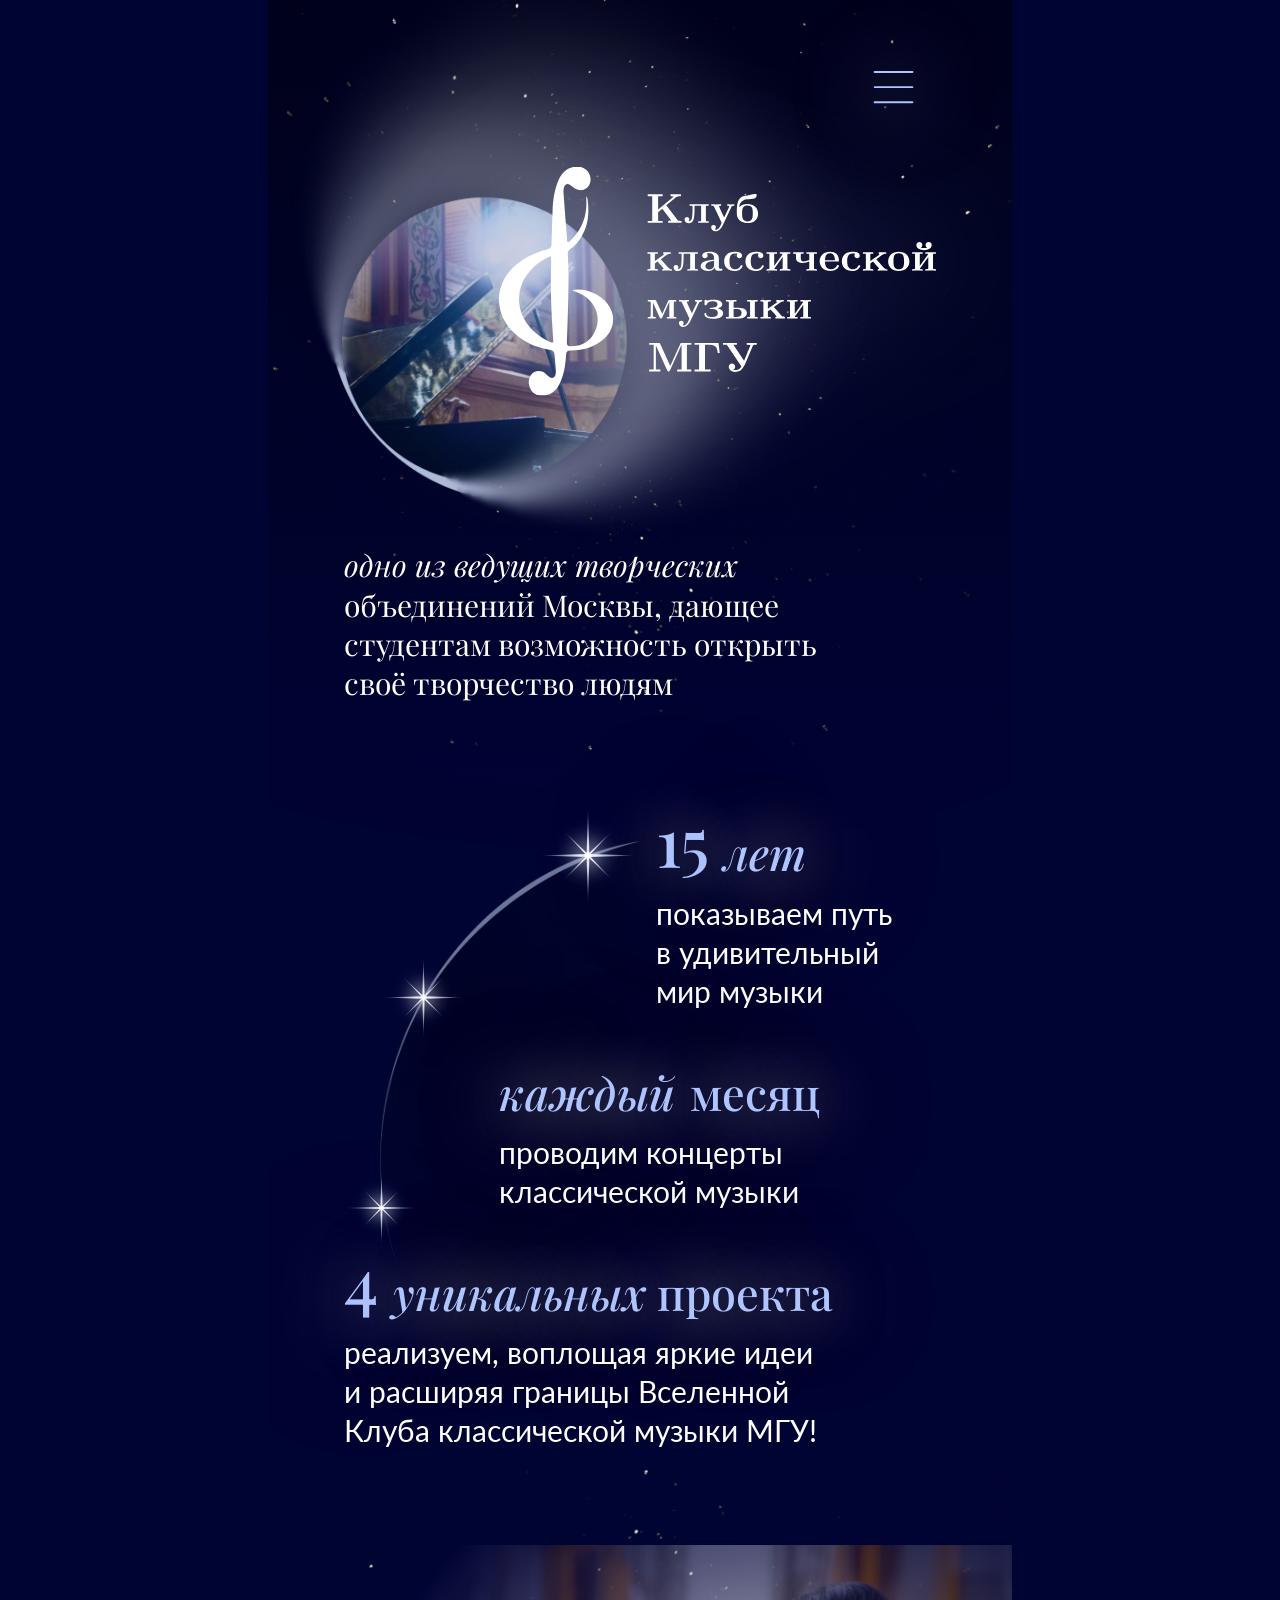
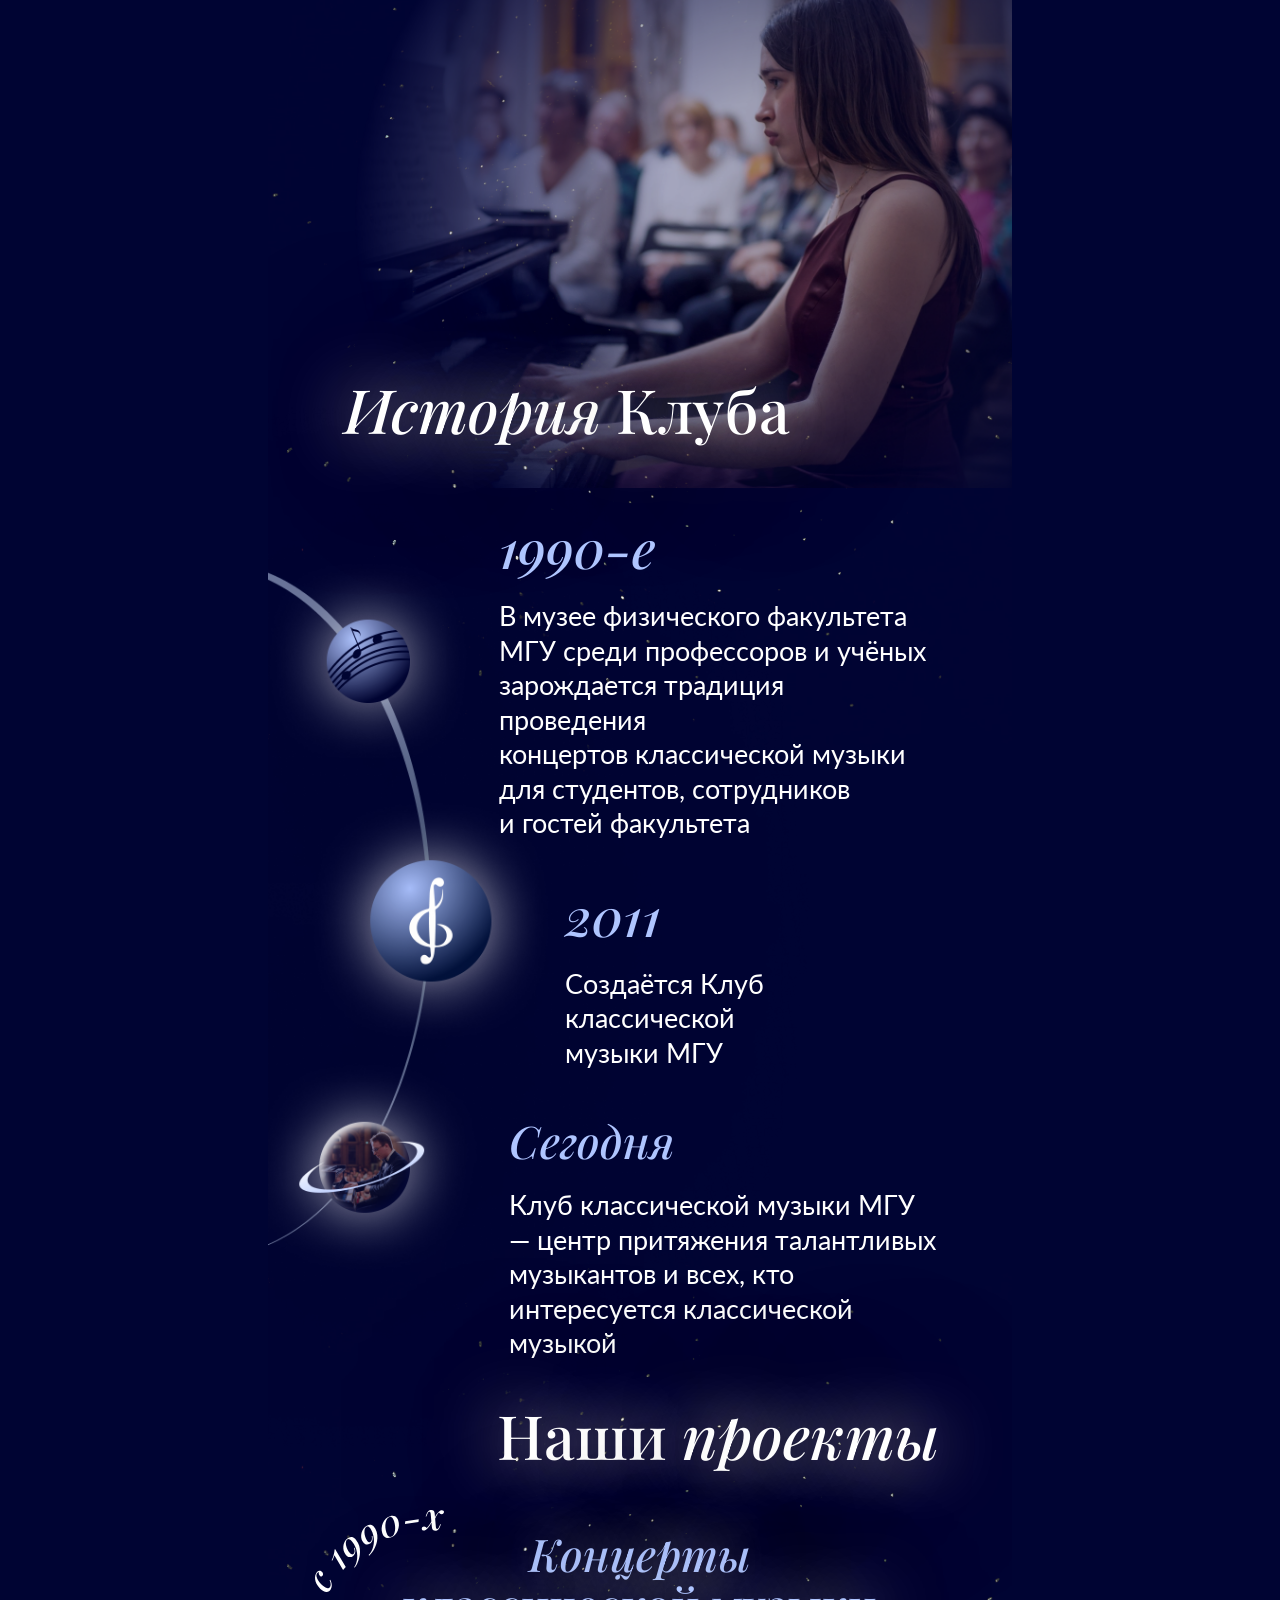
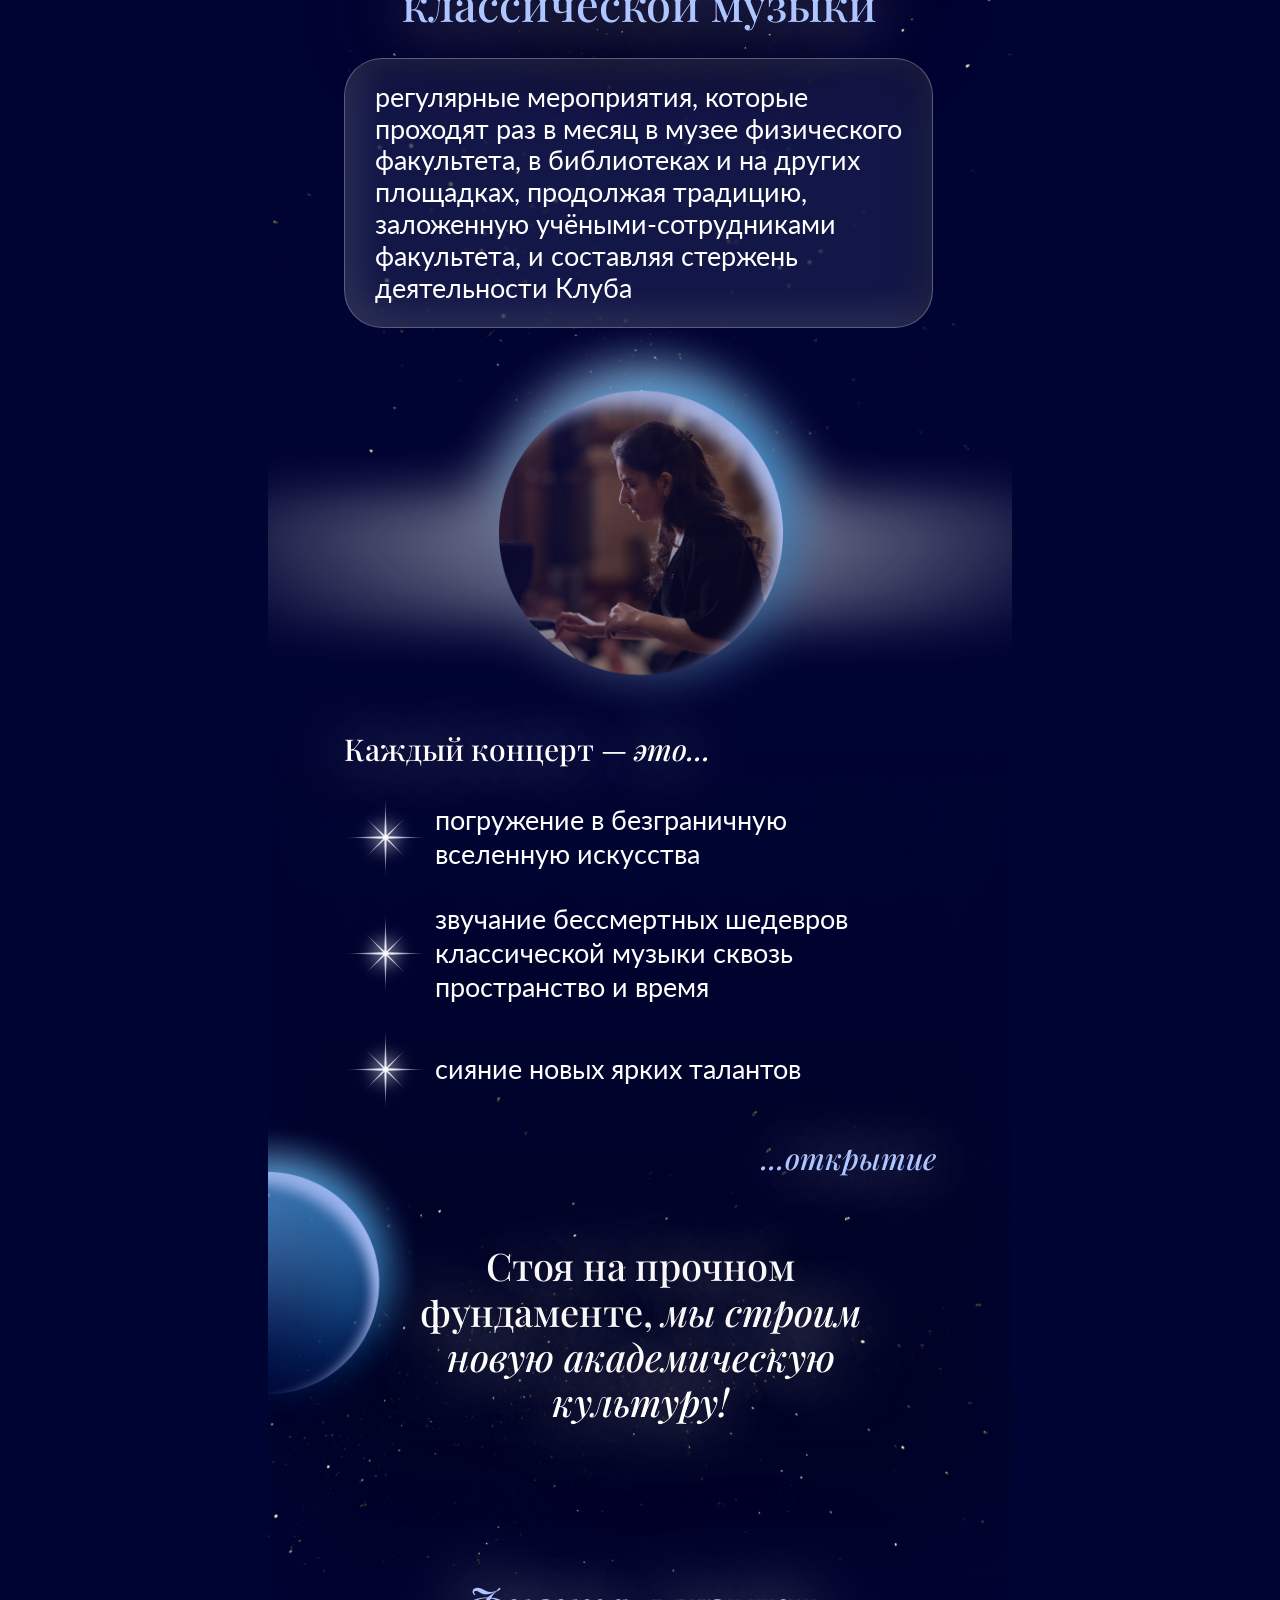
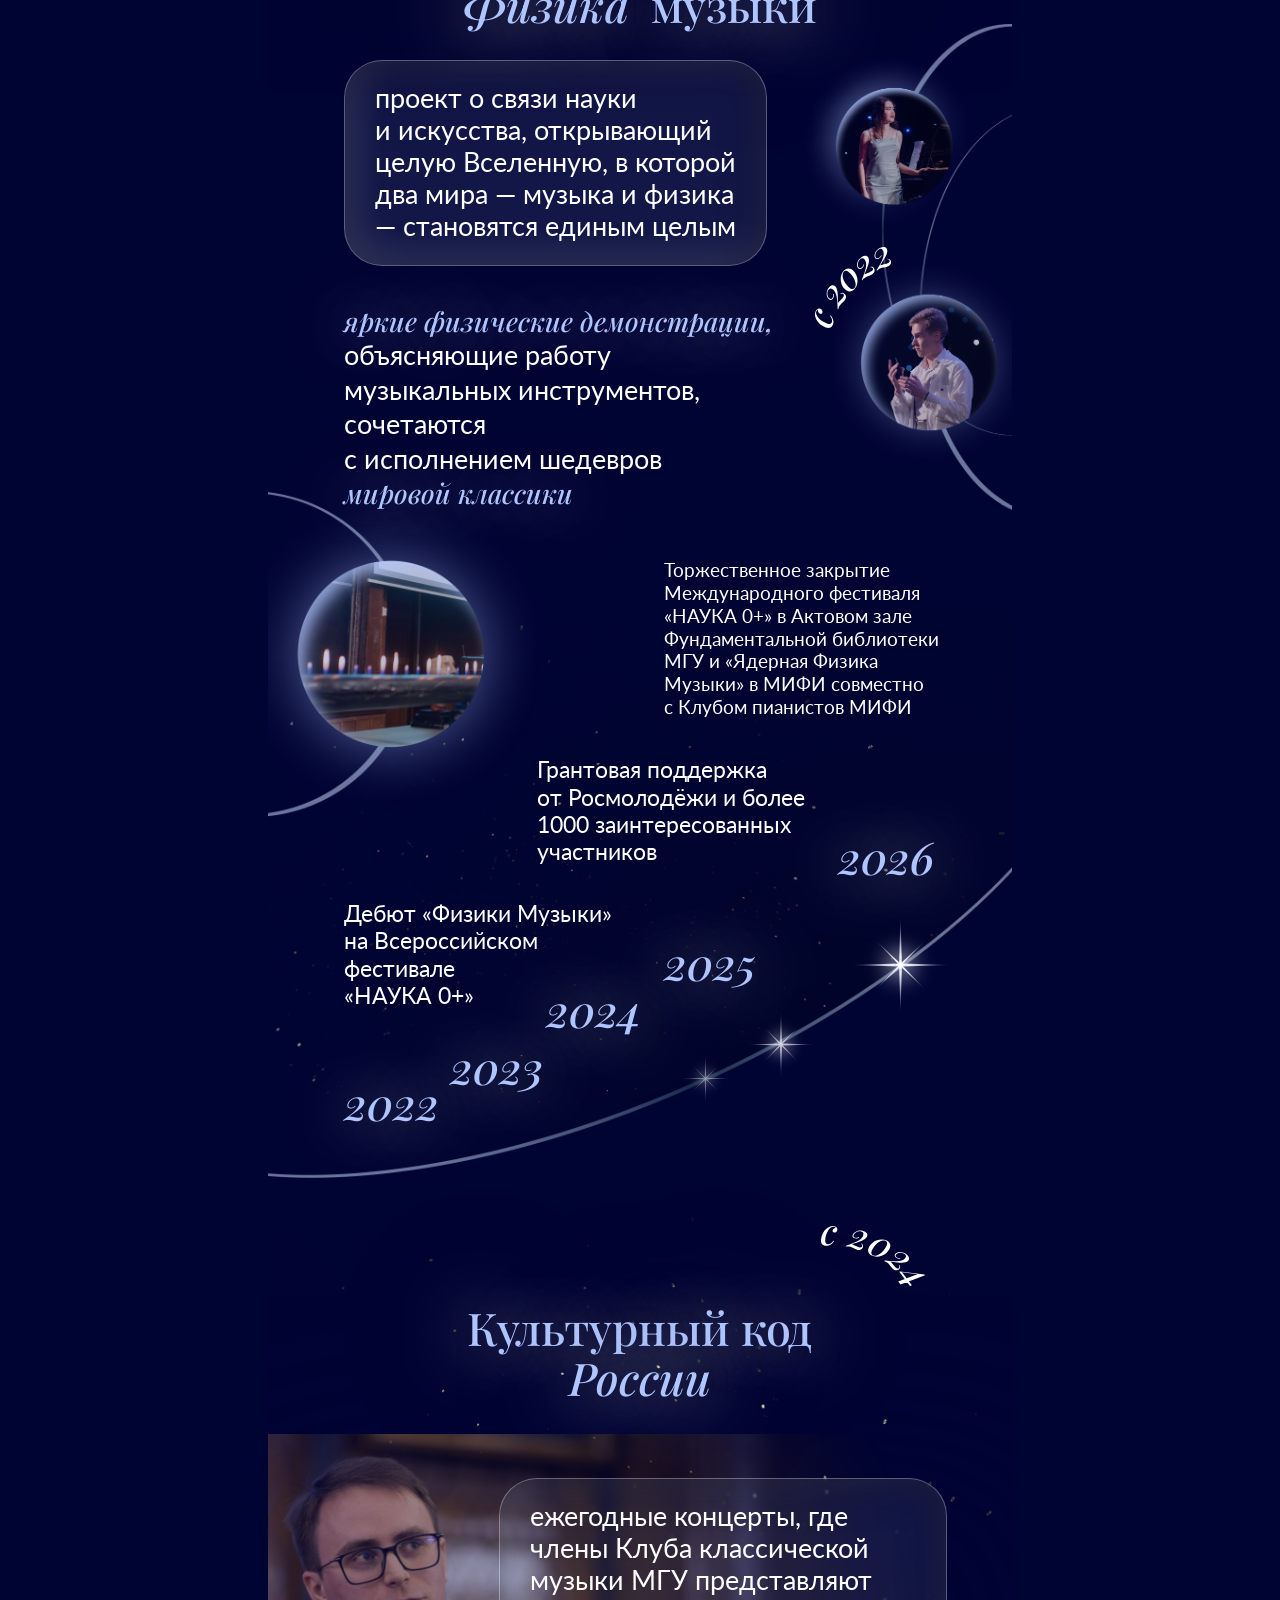
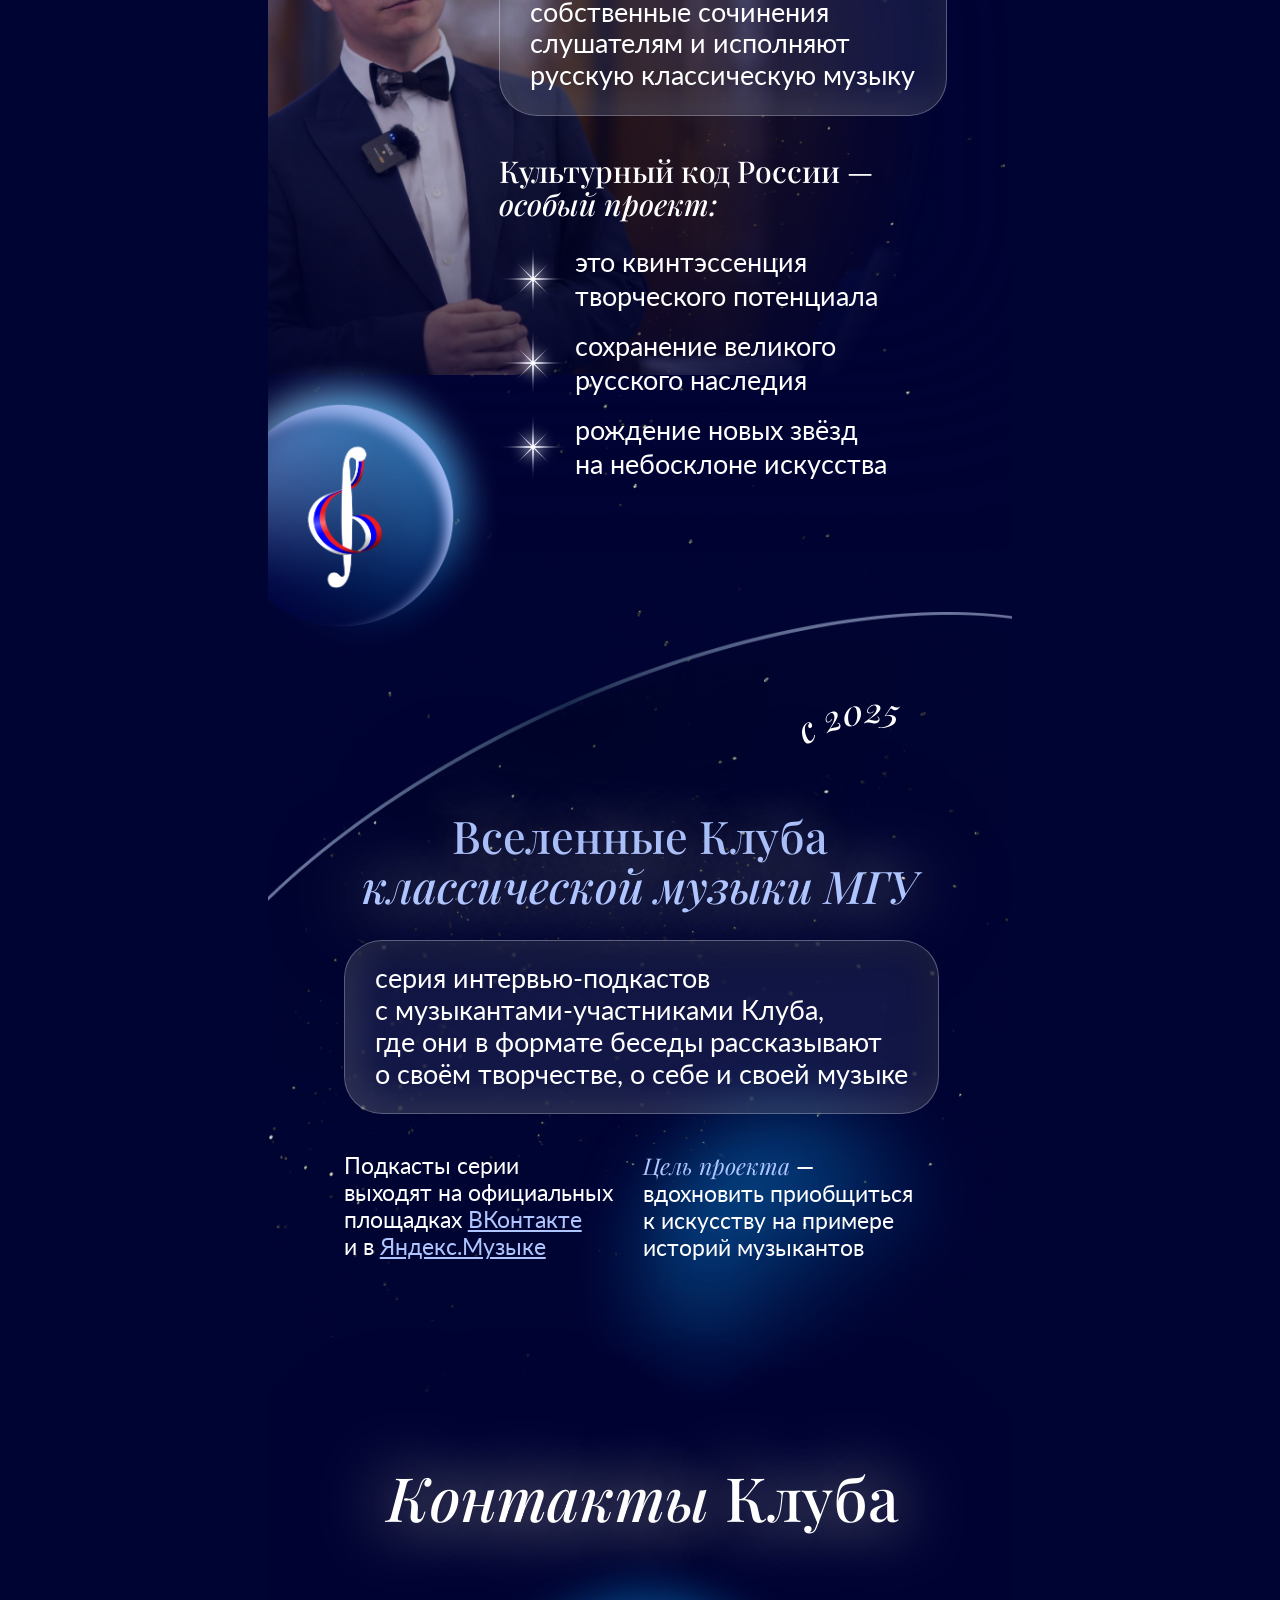
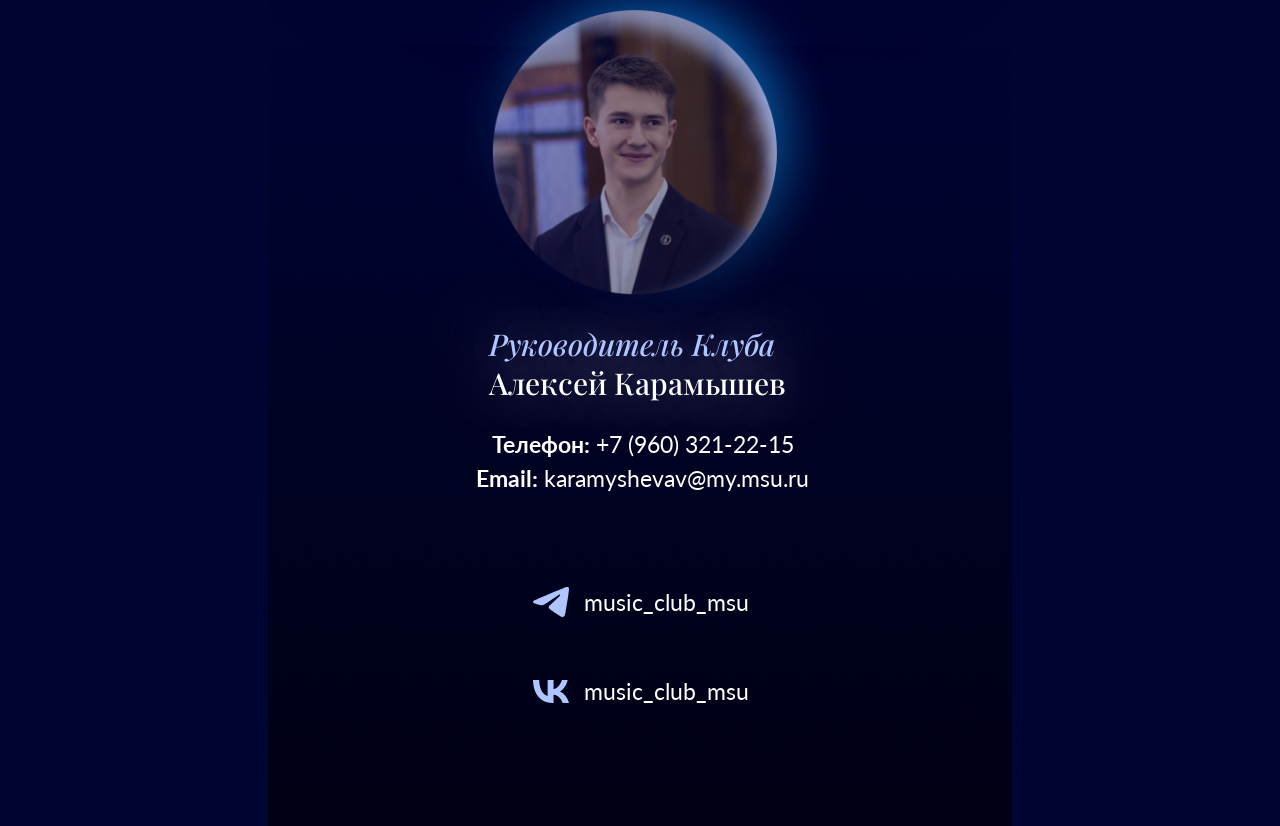
==== index.html @ 2ce35962 "members done" ====
<!DOCTYPE html>
<head>
    <meta charset="UTF-8">
    <meta name="viewport" content="width=device-width, initial-scale=1.0">
    <link rel="icon" type="image/png" href="assets/icon.png" />
    <title>Клуб классической музыки МГУ</title>
    <link rel="stylesheet" href="css/styles.css">
</head>
<body>
    <div id="stage">
        <main id="page">
            <div class="start">
                <div class="start-bg">
                    <img class="start-bg-img" src="assets/starry-sky.png" alt="Фон звёздное небо">
                </div>
                <img class="start-img" src="assets/ph-start.png" alt="Фотография с концерта в Государственном историческом музее 27 июня 2026">
                <img class="logo" src="assets/logo.svg" alt="Логотип Клуба классической музыки МГУ">
                <p class="start-txt">
                    <span class="font-pd-i">одно из ведущих творческих</span><br />
                    объединений Москвы, дающее<br />
                    студентам возможность открыть<br />
                    своё творчество людям
                </p>
            </div>
            <div class="intro">
                <img class="intro-shadow" src="assets/intro-shadow.png" alt="Тень">
                <img class="intro-orbit" src="assets/intro-orbit.png" alt="Орбита">
                <img class="star-1" src="assets/star.svg" alt="Звезда">
                <img class="star-2" src="assets/star.svg" alt="Звезда">
                <img class="star-3" src="assets/star.svg" alt="Звезда">
                <div class="intro-texts">
                    <div class="intro-text-block-1">
                        <div class="intro-heading">
                            <p class="font-pd-m-36">15</p>
                            <p class="font-pd-mi-24">лет</p>
                        </div>
                        <p class="font-lato">показываем путь<br />
                        в удивительный<br />
                        мир музыки
                        </p>
                    </div>
                    <div class="intro-text-block-2">
                        <div class="intro-heading">
                            <p class="font-pd-mi-24">каждый</p>
                            <p class="font-pd-m-24">месяц</p>
                        </div>
                        <p class="font-lato">проводим концерты<br />
                        классической музыки
                        </p>
                    </div>
                    <div class="intro-text-block-3">
                        <div class="intro-heading">
                            <p class="font-pd-m-36">4</p>
                            <p class="font-pd-m-24">
                                <span class="font-pd-mi-24">уникальных</span>
                                проекта
                            </p>
                        </div>
                        <p class="font-lato">реализуем, воплощая яркие идеи<br />
                        и расширяя границы Вселенной<br />
                        Клуба классической музыки МГУ!
                        </p>
                    </div>
                </div>
            </div>
            <div class="history">
                <img class="hist-sky" src="assets/hist-sky.png" alt="Фон звёздное небо">
                <img class="hist-ph" src="assets/hist-ph.png" alt="Фотография с концерта 'Весенние воды' 27 марта 2026">
                <div class="hist-heading">
                    <p class="font-pd-m-32">
                        <span class="font-pd-mi-32">История</span>&nbsp;Клуба
                    </p>
                </div>
                <img class="hist-planets" src="assets/hist-planets.png" alt="Планеты">
                <div class="hist-texts">
                    <div class="hist-text">
                        <p class="font-pd-mi-28">1990-е</p>
                        <p class="font-lato-14">
                            В музее физического факультета<br />
                            МГУ среди профессоров и учёных<br />
                            зарождается традиция проведения<br />
                            концертов классической музыки<br />
                            для студентов, сотрудников<br />
                            и гостей факультета
                        </p>
                    </div>
                    <div class="hist-text-2">
                        <p class="font-pd-mi-28">2011</p>
                        <p class="font-lato-14">
                            Создаётся Клуб классической<br />
                            музыки МГУ
                        </p>
                    </div>
                    <div class="hist-text">
                        <p class="font-pd-mi-24">Сегодня</p>
                        <p class="font-lato-14">
                            Клуб классической музыки МГУ<br />
                            — центр притяжения талантливых<br />
                            музыкантов и всех, кто<br />
                            интересуется классической<br />
                            музыкой
                        </p>
                    </div>
                </div>
            </div>
            <div class="projects">
                <img class="prj-sky" src="assets/prj-sky.png" alt="Фон звёздное небо">
                <div class="prj-heading">
                    <p class="font-pd-m-32">
                        Наши&nbsp;<span class="font-pd-mi-32">проекты</span>
                    </p>
                </div>
                <div class="concerts">
                    <img class="concerts-year" src="assets/concerts-year.svg">
                    <div class="concerts-heading">
                        <p class="font-pd-m-24" style="text-align: center;">
                            <span class="font-pd-mi-24">Концерты<br /></span>
                            классической музыки
                        </p>
                    </div>
                    <img class="concerts-ph" src="assets/concerts-ph.png">
                    <div class="concerts-txt">
                        <p class="font-lato-prj">регулярные мероприятия, которые<br />
                            проходят раз в месяц в музее физического<br />
                            факультета, в библиотеках и на других<br />
                            площадках, продолжая традицию,<br />
                            заложенную учёными-сотрудниками<br />
                            факультета, и составляя стержень<br />
                            деятельности Клуба
                        </p>
                    </div>
                    <img class="concerts-shadow" src="assets/concerts-shadow.png">
                    <img class="concerts-sky" src="assets/concerts-sky.png">
                    <div class="concerts-desc">
                        <div class="desc-heading">
                            <p class="font-pd-m-16">
                                Каждый концерт —&nbsp;<span class="font-pd-mi-16">это...</span>
                            </p>
                        </div>
                        <div class="concerts-desc-texts">
                            <div class="concerts-desc-txt">
                                <img src="assets/star.svg" width="44" height="44" style="mix-blend-mode: luminosity;">
                                <p class="font-lato-14">погружение в безграничную вселенную искусства</p>
                            </div>
                            <div class="concerts-desc-txt">
                                <img src="assets/star.svg" width="44" height="44" style="mix-blend-mode: luminosity;">
                                <p class="font-lato-14">звучание бессмертных шедевров классической музыки сквозь пространство и время</p>
                            </div>
                            <div class="concerts-desc-txt">
                                <img src="assets/star.svg" width="44" height="44" style="mix-blend-mode: luminosity;">
                                <p class="font-lato-14">сияние новых ярких талантов</p>
                            </div>
                        </div>
                        <div class="desc-heading">
                            <p class="font-pd-mi-16" style="color: #AFC5FF; text-align: right;">...открытие</p>
                        </div>
                    </div>
                    <img class="planet-concerts" src="assets/planet-concerts.png">
                    <div class="slogan">
                        <p class="font-pd-m-20">
                            Стоя на прочном фундаменте,&nbsp;<span class="font-pd-mi-20">мы строим новую академическую культуру!</span>
                        </p>
                    </div>
                </div>
                <div class="physmus">
                    <img class="physmus-sky" src="assets/physmus-sky.png">
                    <img class="physmus-shadow" src="assets/physmus-shadow.png">
                    <img class="physmus-orbit" src="assets/physmus-orbit.png">
                    <img class="physmus-planets-r" src="assets/physmus-planets-r.png">
                    <img class="physmus-planet-l" src="assets/physmus-planet-l.png">
                    <div class="physmus-heading">
                        <p class="font-pd-m-24" style="text-align: center;">
                            <span class="font-pd-mi-24">Физика&nbsp;</span>
                            музыки
                        </p>
                    </div>
                    <div class="physmus-txt">
                        <p class="font-lato-prj">проект о связи науки<br />
                            и искусства, открывающий<br />
                            целую Вселенную, в которой<br />
                            два мира — музыка и физика<br />
                            — становятся единым целым
                        </p>
                    </div>
                    <img class="physmus-year" src="assets/physmus-year.svg">
                    <div class="physmus-text">
                        <p class="font-pd-mi-14">яркие физические демонстрации,</p>
                        <p class="font-lato-14">объясняющие работу музыкальных инструментов, сочетаются<br />
                            с исполнением шедевров
                        </p>
                        <p class="font-pd-mi-14">мировой классики</p>
                    </div>
                    <img class="physmus-star-1" src="assets/star.svg">
                    <img class="physmus-star-2" src="assets/star.svg">
                    <img class="physmus-star-3" src="assets/star.svg">
                    <div class="physmus-years">
                        <p class="font-pd-mi-24" style="position: absolute; top: 130px;">2022</p>
                        <p class="font-pd-mi-24" style="position: absolute; left: 56px; top: 111px;">2023</p>
                        <p class="font-pd-mi-24" style="position: absolute; left: 107px; top: 81px;">2024</p>
                        <p class="font-pd-mi-24" style="position: absolute; left: 169px; top: 56px;">2025</p>
                        <p class="font-pd-mi-24" style="position: absolute; left: 261px;">2026</p>
                    </div>
                    <p class="font-lato-12" style="position: absolute; left: 40px; top: 488px;">
                        Дебют «Физики Музыки»<br />
                        на Всероссийском<br />
                        фестивале<br />
                        «НАУКА 0+»
                    </p>
                    <p class="font-lato-12" style="position: absolute; left: 142px; top: 412px;">
                        Грантовая поддержка<br />
                        от Росмолодёжи и более<br />
                        1000 заинтересованных<br />
                        участников
                    </p>
                    <p class="font-lato-10" style="position: absolute; left: 209px; top: 308px;">
                        Торжественное закрытие<br />
                        Международного фестиваля<br />
                        «НАУКА 0+» в Актовом зале<br />
                        Фундаментальной библиотеки<br />
                        МГУ и «Ядерная Физика<br />
                        Музыки» в МИФИ совместно<br />
                        с Клубом пианистов МИФИ<br />
                    </p>
                </div>
                <div class="cultcode">
                    <img class="cultcode-sky" src="assets/cultcode-sky.png">
                    <img class="cultcode-shadow" src="assets/cultcode-shadow.png">
                    <img class="cultcode-ph" src="assets/cultcode-ph.png">
                    <img class="cultcode-year" src="assets/cultcode-year.svg">
                    <div class="cultcode-heading">
                        <p class="font-pd-m-24" style="text-align: center;">
                            Культурный код<br />
                            <span class="font-pd-mi-24">России</span>
                        </p>
                    </div>
                    <div class="cultcode-txt">
                        <p class="font-lato-prj">
                            ежегодные концерты, где<br />
                            члены Клуба классической<br />
                            музыки МГУ представляют<br />
                            собственные сочинения<br />
                            слушателям и исполняют<br />
                            русскую классическую музыку
                        </p>
                    </div>
                    <div class="cultcode-desc">
                        <p class="font-pd-m-16">
                            Культурный код России —<br />
                            <span class="font-pd-mi-16">особый проект:</span>
                        </p>
                    </div>
                    <div class="cultcode-texts">
                        <div class="cultcode-text">
                            <img class="cultcode-star" src="assets/star.svg">
                            <p class="font-lato-14">это квинтэссенция творческого потенциала</p>
                        </div>
                        <div class="cultcode-text">
                            <img class="cultcode-star" src="assets/star.svg">
                            <p class="font-lato-14">сохранение великого русского наследия </p>
                        </div>
                        <div class="cultcode-text">
                            <img class="cultcode-star" src="assets/star.svg">
                            <p class="font-lato-14">рождение новых звёзд<br />на небосклоне искусства</p>
                        </div>
                    </div>
                    <img class="cultcode-planet" src="assets/cultcode-planet.png">
                </div>
                <div class="universe">
                    <img class="universe-sky" src="assets/universe-sky.png">
                    <img class="universe-shadow" src="assets/universe-shadow.png">
                    <img class="universe-orbit" src="assets/universe-orbit.png">
                    <img class="universe-glow" src="assets/universe-glow.png">
                    <img class="universe-year" src="assets/universe-year.svg">
                    <div class="universe-heading">
                        <p class="font-pd-m-24" style="text-align: center;">
                            Вселенные Клуба<br />
                            <span class="font-pd-mi-24">классической музыки МГУ</span>
                        </p>
                    </div>
                    <div class="universe-txt">
                        <p class="font-lato-prj">
                            серия интервью-подкастов<br />
                            с музыкантами-участниками Клуба,<br />
                            где они в формате беседы рассказывают<br />
                            о своём творчестве, о себе и своей музыке
                        </p>
                    </div>
                    <div class="universe-texts">
                        <p class="font-lato-12">
                            Подкасты серии<br />
                            выходят на официальных<br />
                            площадках&nbsp;<a href="https://vk.ru/podcasts-31429234" target="_blank" class="link">ВКонтакте</a><br />
                            и в&nbsp;<a href="https://music.yandex.ru/album/41529318?utm_source=desktop&utm_medium=copy_link" target="_blank" class="link">Яндекс.Музыке</a>
                        </p>
                        <p class="font-lato-12">
                            <span class="font-pd-mi-12">Цель проекта&nbsp;</span>—<br />
                            вдохновить приобщиться<br />
                            к искусству на примере<br />
                            историй музыкантов
                        </p>
                    </div>
                </div>
            </div>
            <div class="contacts">
                <img class="contacts-shadow" src="assets/contacts-shadow.png">
                <div class="contacts-heading">
                    <p class="font-pd-m-32">
                        <span class="font-pd-mi-32">Контакты&nbsp;</span>Клуба
                    </p>
                </div>
                <img class="Aleksey" src="assets/Aleksey.png">
                <div class="director">
                    <p class="font-pd-mi-16" style="color: #AFC5FF; line-height: 1.3;">Руководитель Клуба</p>
                    <p class="font-pd-m-16" style="line-height: 1.3;" >Алексей Карамышев</p>
                </div>
                <div class="director-contacts">
                    <p class="font-lato-12" style="line-height: 1.5; text-align: center;">
                        <span style="font-weight: 700;">Телефон:&nbsp;</span>+7 (960) 321-22-15<br />
                        <span style="font-weight: 700;">Email:&nbsp;</span>karamyshevav@my.msu.ru
                    </p>
                </div>
                <div class="contacts-links">
                    <a href="https://t.me/music_club_msu" target="_blank" class="cont-link">
                        <div class="link-tg-vk">
                            <img src="assets/tg-icon.svg" height="16" width="19">
                            <p class="font-lato-12">music_club_msu</p>
                        </div>
                    </a>
                    <a href="https://vk.ru/music_club_msu" target="_blank" class="cont-link">
                        <div class="link-tg-vk">
                            <img src="assets/vk-icon.svg" height="12" width="19">
                            <p class="font-lato-12">music_club_msu</p>
                        </div>
                    </a>
                </div>
            </div>
        </main>
        <button class="burger" id="burger" aria-label="Меню">
            <img class="burger-img" src="assets/burger.svg">
        </button>
        <div class="overlay" id="overlay"></div>
        <nav class="side-menu" id="sideMenu">
            <div class="menu-logo">
                <img src="assets/logo.svg" alt="Логотип Клуба классической музыки МГУ">
            </div>
            <div class="menu-links">
                <a href="index.html" class="active">Главная</a>
                <a href="members/index.html">Участники Клуба</a>
                <a href="#">Афиша</a>
                <a href="#">Архив</a>
                <a href="join/index.html">Вступить в Клуб</a>
            </div>
        </nav>
    </div>
    <script src="js/script.js"></script>
</body>
---- css/styles.css ----
*,
*::before,
*::after {
  box-sizing: border-box;
}

html,
body {
  margin: 0;
  padding: 0;
  background: #000433;
  overflow-x: hidden;
}

#stage {
  width: 100%;
  display: flex;
  justify-content: center;
  margin: 0;
  padding: 0;
}

#page {
  width: 393px;
  height: auto;
  transform-origin: top center;
  background: #000433; 
  overflow: hidden;
}

.start {
    width: 393px;
    height: 412px;
    margin: 0 auto;
    position: relative;
}

.start-bg {
    position: absolute;
    width: 393px;
    height: 524px;
    background: linear-gradient(180deg, #000214 0%, #000433 100%); 
    transform: translate(0px, -112px);
    pointer-events: none;
}

.start-bg-img {
    width: 100%;
    height: 100%;
    object-fit: cover;
    display: block;
    mix-blend-mode: lighten;
}

.start-img {
    width: 333px;
    height: 365px;
    position: absolute;
    transform: translate(0px, 0px);
}

.logo {
    position: absolute;
    width: 231px;
    height: 121px;
    transform: translate(122px, 88px);
    filter: drop-shadow(0 0 35px rgb(207, 222, 255)) drop-shadow(0 0 100px rgba(0, 5, 67))
}

@font-face {
    font-family: 'Lato';
    src: url('../fonts/Lato-Regular.woff2') format('woff2');
    font-weight: 400;
    font-style: normal;
    font-display: swap;
}

@font-face {
    font-family: 'Lato';
    src: url('../fonts/Lato-Italic.woff2') format('woff2');
    font-weight: 400;
    font-style: italic;
    font-display: swap;
}

@font-face {
    font-family: 'Lato';
    src: url('../fonts/Lato-Bold.woff2') format('woff2');
    font-weight: 700;
    font-style: normal;
    font-display: swap;
}

@font-face {
    font-family: 'Lato';
    src: url('../fonts/Lato-BoldItalic.woff2') format('woff2');
    font-weight: 700;
    font-style: italic;
    font-display: swap;
}

@font-face {
    font-family: 'Playfair Display';
    src: url('../fonts/PlayfairDisplay-Regular.woff2') format('woff2');
    font-weight: 400;
    font-style: normal;
    font-display: swap;
}

@font-face {
    font-family: 'Playfair Display';
    src: url('../fonts/PlayfairDisplay-Italic.woff2') format('woff2');
    font-weight: 400;
    font-style: italic;
    font-display: swap;
}

@font-face {
    font-family: 'Playfair Display';
    src: url('../fonts/PlayfairDisplay-Medium.woff2') format('woff2');
    font-weight: 500;
    font-style: normal;
    font-display: swap;
}

@font-face {
    font-family: 'Playfair Display';
    src: url('../fonts/PlayfairDisplay-MediumItalic.woff2') format('woff2');
    font-weight: 500;
    font-style: italic;
    font-display: swap;
}

.start-txt {
    position: absolute;
    left: 40px;
    top: 288px;
    font-family: "Playfair Display", Times, serif;
    font-size: 16px;
    font-weight: 400;
    line-height: 1.3;
    text-align: left;
    margin: 0;
    padding: 0;
    text-indent: 0;
    font-style: normal; 
    color: white;
}

.start-txt .font-pd-i {
    font-style: italic;
}

.intro {
    width: 393px;
    height: 364px;
    position: relative;
    top: 12px;
}

.intro-shadow {
    width: 393px;
    height: 548px;
    position: absolute;
    top: -84px;
    mix-blend-mode: multiply;
}

.intro-orbit {
    width: 138px;
    height: 227px;
    position: absolute;
    left: 59px;
    top: 20px;
}

.star-1 {
    width: 52px;
    height: 52px;
    position: absolute;
    left: 143px;
    top: 2px;
    mix-blend-mode: luminosity;
}

.star-2 {
    width: 44px;
    height: 44px;
    position: absolute;
    left: 60px;
    top: 81px;
    mix-blend-mode: luminosity;
}

.star-3 {
    width: 40px;
    height: 40px;
    position: absolute;
    left: 40px;
    top: 194px;
    mix-blend-mode: luminosity;
}

.intro-texts {
    display: flex;
    flex-direction: column;
    gap: 24px;
    padding: 0px;
    justify-content: start;
    align-items: end;
    width: 313px;
    position: absolute;
    top: 8px;
    left: 40px;
}

.intro-text-block-1 {
    display: flex;
    flex-direction: column;
    gap: 8px;
    padding: 0px;
    width: 148px;
    justify-content: start;
    align-items: start;
}

.intro-text-block-2 {
    display: flex;
    flex-direction: column;
    gap: 8px;
    padding: 0px;
    width: 231px;
    justify-content: start;
    align-items: start;
}

.intro-text-block-3 {
    display: flex;
    flex-direction: column;
    gap: 8px;
    padding: 0px;
    width: 313px;
    justify-content: start;
    align-items: start;
}

.intro-heading {
    display: flex;
    flex-direction: row;
    gap: 8px;
    padding: 0px;
    height: 32px;
    justify-content: start;
    align-items: end;
    text-shadow: 
        0 0 35px rgb(255, 236, 207),
        0 0 100px rgba(0, 0, 0, 0.75);
}

.font-pd-m-36 {
    font-family: "Playfair Display", Times, serif;
    font-size: 36px;
    font-weight: 500;
    line-height: 1.1;
    text-align: left;
    margin: 0;
    padding: 0;
    text-indent: 0;
    font-style: normal; 
    color: #AFC5FF;
}

.font-pd-m-24 {
    font-family: "Playfair Display";
    font-size: 24px;
    font-weight: 500;
    line-height: 1.1;
    text-align: left;
    margin: 0;
    padding: 0;
    text-indent: 0;
    font-style: normal; 
    color: #AFC5FF;
}

.font-pd-mi-24 {
    font-family: "Playfair Display";
    font-size: 24px;
    font-weight: 500;
    line-height: 1.1;
    text-align: left;
    margin: 0;
    padding: 0;
    text-indent: 0;
    font-style: italic; 
    color: #AFC5FF;
}

.font-lato {
    font-family: "Lato";
    font-size: 16px;
    font-weight: 400;
    line-height: 1.3;
    text-align: left;
    margin: 0;
    padding: 0;
    text-indent: 0;
    font-style: normal; 
    color: white;
}

.history {
    width: 393px;
    height: 742px;
    position: relative;
}

.hist-sky {
    width: 393px;
    height: 494px;
    position: absolute;
    top: 0px;
    left: 0px;
    mix-blend-mode: lighten;
}

.hist-ph {
    width: 393px;
    height: 287px;
    position: absolute;
    top: 40px;
    left: 0px;
}

.hist-planets {
    width: 318px;
    height: 601px;
    position: absolute;
    left: 0px;
    top: 259px;
}

.font-pd-m-32 {
    font-family: "Playfair Display";
    font-size: 32px;
    font-weight: 500;
    line-height: 1.1;
    text-align: left;
    margin: 0;
    padding: 0;
    text-indent: 0;
    color: white;  
}

.font-pd-mi-32 {
    font-family: "Playfair Display";
    font-size: 32px;
    font-weight: 500;
    line-height: 1.1;
    text-align: left;
    margin: 0;
    padding: 0;
    text-indent: 0;
    font-style: italic;
    color: white;  
}

.hist-heading {
    position: absolute;
    left: 40px;
    top: 268px;
    text-shadow: 
        0 0 35px rgb(255, 236, 207),
        0 0 100px rgba(0, 0, 0, 0.75);
}

.hist-texts {
    display: flex;
    flex-direction: column;
    gap: 24px;
    padding: 0px;
    width: 231px;
    justify-content: start;
    align-items: end;
    position: absolute;
    left: 122px;
    top: 343px;
}

.hist-text {
    display: flex;
    flex-direction: column;
    gap: 12px;
    padding: 0px;
    justify-content: start;
    align-items: start;
}

.font-pd-mi-28 {
    font-family: "Playfair Display";
    font-size: 28px;
    font-weight: 500;
    line-height: 1.1;
    text-align: left;
    margin: 0;
    padding: 0;
    text-indent: 0;
    font-style: italic;
    color: #AFC5FF;     
}

.font-lato-14 {
    font-family: "Lato";
    font-weight: 400;
    font-size: 14px;
    line-height: 1.3;
    text-align: left;
    margin: 0;
    padding: 0;
    text-indent: 0;
    color: white;   
}

.hist-text-2 {
    display: flex;
    flex-direction: column;
    gap: 12px;
    padding: 0px;
    justify-content: start;
    align-items: start;
    width: 196px;
}

.projects {
    position: relative;
    width: 393px;
    height: 2627px;
}

.prj-sky {
    position: absolute;
    width: 393px;
    height: 494px;
    left: 0px;
    top: -32px;
    mix-blend-mode: lighten;
}

.prj-heading {
    position: absolute;
    left: 121px;
    top: 68px;
    text-shadow: 
        0 0 35px rgb(255, 236, 207),
        0 0 100px rgba(0, 0, 0, 0.75);
}

.concerts {
    position: absolute;
    width: 393px;
    height: 880px;
    top: 125px;
}

.concerts-year {
    width: 68px;
    height: 43px;
    position: absolute;
    left: 25px;
    top: 0px;
}

.concerts-heading {
    position: absolute;
    width: 313px;
    left: 40px;
    top: 10px;
    text-shadow: 
        0 0 35px rgb(255, 236, 207),
        0 0 100px rgba(0, 0, 0, 0.75);
}

.concerts-ph {
    position: absolute;
    width: 393px;
    height: 221px;
    left: 0px;
    top: 213px;
}

.concerts-txt {
    position: absolute;
    left: 40px;
    top: 78px;
    padding: 12px 16px;
    background-color: rgba(175, 197, 255, 0.1);
    display: block;
    align-items: center;
    border-radius: 20px;
    border: solid 0.5px;
    border-color: rgba(255, 255, 255, 0.3);
    box-shadow: 
        inset -3px 3px 20px rgba(0, 2, 20, 0.5),
        inset 3px -3px 20px rgba(255, 255, 255, 0.2);
    backdrop-filter: blur(0.5px);
}

.font-lato-prj {
    font-family: "Lato";
    font-weight: 400;
    font-size: 14px;
    line-height: 1.2;
    text-align: left;
    margin: 0;
    padding: 0;
    text-indent: 0;
    color: white;  
}

.concerts-shadow {
    position: absolute;
    width: 393px;
    height: 612px;
    left: 0px;
    top: 344px;
}

.concerts-sky {
    position: absolute;
    width: 496px;
    height: 256px;
    left: -51px;
    top: 624px;
    mix-blend-mode: lighten;
}

.concerts-desc {
    position: absolute;
    flex-direction: column;
    left: 40px;
    top: 434px;
    width: 313px;
    display: flex;
    gap: 16px;
    justify-content: start;
    align-items: start;
}

.desc-heading {
    width: 100%;
    text-shadow: 0 0 35px rgb(255, 236, 207);
}

.font-pd-m-16 {
    font-family: "Playfair Display";
    font-size: 16px;
    font-weight: 500;
    line-height: 1.1;
    text-align: left;
    margin: 0;
    padding: 0;
    text-indent: 0;
    color: white; 
}

.font-pd-mi-16 {
    font-family: "Playfair Display";
    font-size: 16px;
    font-weight: 500;
    line-height: 1.1;
    text-align: left;
    margin: 0;
    padding: 0;
    text-indent: 0;
    color: white;  
    font-style: italic;
}

.concerts-desc-texts {
    width: 279px;
    display: flex;
    flex-direction: column;
    gap: 12px;
    justify-content: start;
    align-items: start;
}

.concerts-desc-txt {
    display: flex;
    flex-direction: row;
    justify-content: start;
    align-items: center;
    gap: 4px;
}

.planet-concerts {
    position: absolute;
    left: 0px;
    top: 638px;
    width: 87px;
    height: 173px;
}

.slogan {
    position: absolute;
    left: 68px;
    top: 704px;
    width: 258px;
    text-shadow: 
        0 0 35px rgb(255, 236, 207),
        0 0 100px rgba(0, 0, 0, 0.75);
}

.font-pd-m-20 {
    font-family: "Playfair Display";
    font-size: 20px;
    font-weight: 500;
    color: white;
    line-height: 1.2;
    text-align: center;
    margin: 0;
    padding: 0;
}

.font-pd-mi-20 {
    font-family: "Playfair Display";
    font-size: 20px;
    font-weight: 500;
    color: white;
    line-height: 1.2;
    text-align: center;
    font-style: italic;
    margin: 0;
    padding: 0;
}

.physmus {
    position: absolute;
    top: 1005px;
    width: 393px;
    height: 637px;
}

.physmus-sky {
    position: absolute;
    top: 213px;
    left: 0px;
    width: 393px;
    height: 494px;
    mix-blend-mode: lighten;
}

.physmus-shadow {
    position: absolute;
    top: 188px;
    left: 0px;
    width: 393px;
    height: 551px;
    mix-blend-mode: multiply;
}

.physmus-orbit {
    position: absolute;
    top: 314px;
    left: 0px;
    width: 393px;
    height: 321px;
}

.physmus-planets-r {
    position: absolute;
    width: 113px;
    height: 261px;
    left: 280px;
    top: 25px;
}

.physmus-planet-l {
    position: absolute;
    width: 151px;
    height: 172px;
    left: 0px;
    top: 272px;
}

.physmus-txt {
    position: absolute;
    left: 40px;
    top: 44px;
    padding: 12px 16px;
    background-color: rgba(175, 197, 255, 0.1);
    display: block;
    align-items: center;
    border-radius: 20px;
    border: solid 0.5px;
    border-color: rgba(255, 255, 255, 0.3);
    box-shadow: 
        inset -3px 3px 20px rgba(0, 2, 20, 0.5),
        inset 3px -3px 20px rgba(255, 255, 255, 0.2);
    backdrop-filter: blur(0.5px);
}

.physmus-heading {
    position: absolute;
    width: 313px;
    left: 40px;
    top: 2px;
    text-shadow: 
        0 0 35px rgb(255, 236, 207),
        0 0 100px rgba(0, 0, 0, 0.75);
}

.physmus-year {
    width: 40px;
    height: 43px;
    position: absolute;
    left: 289px;
    top: 143px;
}

.physmus-text {
    position: absolute;
    left: 40px;
    top: 173px;
    width: 231px;
}

.font-pd-mi-14 {
    font-family: "Playfair Display";
    font-weight: 500;
    font-size: 14px;
    line-height: 1.3;
    padding: 0px;
    margin: 0px;
    font-style: italic;
    color: #AFC5FF;
    text-align: left;
    text-shadow: 0 0 35px rgb(255, 236, 207);
}

.physmus-star-1 {
    position: absolute;
    width: 52px;
    height: 52px;
    left: 308px;
    top: 496.2px;
    mix-blend-mode: luminosity;
}

.physmus-star-2 {
    position: absolute;
    width: 36px;
    height: 36px;
    left: 253px;
    top: 546.2px;
    mix-blend-mode: luminosity;
    opacity: 0.8;
}

.physmus-star-3 {
    position: absolute;
    width: 28px;
    height: 28px;
    left: 217px;
    top: 568.2px;
    mix-blend-mode: luminosity;
    opacity: 0.5;
}

.physmus-years {
    position: absolute;
    width: 313px;
    height: 156px;
    left: 40px;
    top: 452px;
    text-shadow: 0 0 35px rgb(255, 236, 207);
}

.font-lato-10 {
    font-family: "Lato";
    font-weight: 400;
    font-size: 10px;
    color: white;
    padding: 0px;
    margin: 0px;
    line-height: 1.2;
}

.font-lato-12 {
    font-family: "Lato";
    font-weight: 400;
    font-size: 12px;
    color: white;
    padding: 0px;
    margin: 0px;
    line-height: 1.2;
}

.cultcode {
    position: absolute;
    width: 393px;
    height: 540px;
    left: 0px;
    top: 1658px;
}

.cultcode-sky {
    position: absolute;
    width: 393px;
    height: 525px;
    left: 0px;
    top: 0px;
    mix-blend-mode: lighten;
}

.cultcode-shadow {
    position: absolute;
    width: 393px;
    height: 487px;
    top: 26px;
    left: 0px;
}

.cultcode-ph {
    position: absolute;
    width: 393px;
    height: 286px;
    left: 0px;
    top: 117px;
}

.cultcode-year {
    position: absolute;
    width: 55px;
    height: 32px;
    left: 292px;
    top: 7px;
}

.cultcode-heading {
    position: absolute;
    width: 313px;
    left: 40px;
    top: 48px;
    text-shadow: 
        0 0 35px rgb(255, 236, 207),
        0 0 100px rgba(0, 0, 0, 0.75);
}

.cultcode-txt {
    position: absolute;
    left: 122px;
    top: 140px;
    padding: 12px 16px;
    background-color: rgba(175, 197, 255, 0.1);
    display: block;
    align-items: center;
    border-radius: 20px;
    border: solid 0.5px;
    border-color: rgba(255, 255, 255, 0.3);
    box-shadow: 
        inset -3px 3px 20px rgba(0, 2, 20, 0.5),
        inset 3px -3px 20px rgba(255, 255, 255, 0.2);
    backdrop-filter: blur(0.5px);
}

.cultcode-desc {
    position: absolute;
    left: 122px;
    top: 286px;
}

.cultcode-texts {
    position: absolute;
    width: 231px;
    left: 122px;
    top: 334px;
    display: flex;
    flex-direction: column;
    gap: 8px;
    padding: 0px;
    margin: 0px;
}

.cultcode-text {
    display: flex;
    flex-direction: row;
    gap: 4px;
    padding: 0px;
    margin: 0px;
}

.cultcode-star {
    width: 36px;
    height: 36px;
    mix-blend-mode: luminosity;
}

.cultcode-planet {
    position: absolute;
    width: 126px;
    height: 173px;
    left: 0px;
    top: 390px;
}

.universe {
    position: absolute;
    width: 393px;
    height: 444px;
    top: 2183px;
}

.universe-sky {
    position: absolute;
    width: 393px;
    height: 508px;
    top: -63px;
    mix-blend-mode: lighten;
}

.universe-shadow {
    position: absolute;
    width: 393px;
    height: 551px;
    top: -98px;
    mix-blend-mode: multiply;
}

.universe-orbit {
    position: absolute;
    width: 393px;
    height: 321px;
    top: 3px;
}

.universe-glow {
    position: absolute;
    width: 243px;
    height: 259px;
    top: 222px;
    left: 150px;
}

.universe-year {
    position: absolute;
    width: 52px;
    height: 22px;
    top: 51px;
    left: 282px;
}

.universe-heading {
    position: absolute;
    width: 313px;
    left: 40px;
    top: 108px;
    text-shadow: 
        0 0 35px rgb(255, 236, 207),
        0 0 100px rgba(0, 0, 0, 0.75);
}

.universe-txt {
    position: absolute;
    left: 40px;
    top: 176px;
    padding: 12px 16px;
    background-color: rgba(175, 197, 255, 0.1);
    display: block;
    align-items: center;
    border-radius: 20px;
    border: solid 0.5px;
    border-color: rgba(255, 255, 255, 0.3);
    box-shadow: 
        inset -3px 3px 20px rgba(0, 2, 20, 0.5),
        inset 3px -3px 20px rgba(255, 255, 255, 0.2);
    backdrop-filter: blur(0.5px);
}

.universe-texts {
    display: flex;
    flex-direction: row;
    gap: 16px;
    width: 313px;
    justify-content: start;
    align-items: start;
    position: absolute;
    left: 40px;
    top: 288px;
}

.link {
    color: #AFC5FF;
}

.font-pd-mi-12 {
    font-family: "Playfair Display";
    font-size: 12px;
    line-height: 1.2;
    padding: 0px;
    margin: 0px;
    font-style: italic;
    color: #AFC5FF;
}

.contacts {
    position: relative;
    width: 393px;
    height: 517px;
}

.contacts-shadow {
    position: absolute;
    width: 393px;
    height: 412px;
    top: 105px;
}

.contacts-heading {
    position: absolute;
    left: 63px;
    top: 9px;
    text-shadow: 
        0 0 35px rgb(255, 236, 207),
        0 0 100px rgba(0, 0, 0, 0.75);
}

.Aleksey {
    position: absolute;
    width: 216px;
    height: 216px;
    top: 50px;
    left: 89px;
}

.director {
    position: absolute;
    width: 159px;
    left: 117px;
    top: 252px;
    text-shadow: 0 0 35px rgb(255, 236, 207);
}

.director-contacts {
    position: absolute;
    left: 110px;
    top: 307px;
}

.contacts-links {
    display: flex;
    flex-direction: column;
    gap: 8px;
    padding: 0px;
    margin: 0px;
    position: absolute;
    left: 140px;
    top: 379px;
}

.link-tg-vk {
    display: flex;
    flex-direction: row;
    gap: 8px;
    align-items: center;
    padding: 12px 0px;
}

.cont-link {
    text-decoration: none;
    color: white;
}

.burger {
    position: fixed;
    left: 270px;
    top: 0px;
    background: none;
    border: none;
    cursor: pointer;
    padding: 0;
}

.burger-img {
    width: 100%;
    height: 100%;
}

.overlay {
    position: fixed;
    top: 0;
    left: 0;
    width: 100%;
    height: 100%;
    background: rgba(0, 4, 51, 0.5);
    backdrop-filter: blur(8px);
    opacity: 0;
    visibility: hidden;
    transition: opacity 0.7s ease, visibility 0.7s ease;
}

.overlay.active {
    opacity: 1;
    visibility: visible;
}

.side-menu {
    position: fixed;
    top: 0;
    right: -320px;
    width: auto;
    height: 100vh;
    background: rgba(0, 4, 51, 0.7);
    padding: 40px;
    transition: right 0.7s ease;
    display: flex;
    flex-direction: column;
    justify-content: start;
    align-items: center;
}

.side-menu.open {
    right: 0;
}

.menu-logo {
    margin-bottom: 24px;
}

.menu-logo img {
    width: 140px;
    height: auto;
    display: block;
}

.side-menu a {
    display: block;
    color: white;
    text-decoration: none;
    font-family: "Playfair Display", serif;
    font-size: 16px;
    font-weight: 500;
    padding: 14px 0;
    transition: color 0.3s ease, padding-left 0.3s ease;
}

.side-menu a.active {
    color: #AFC5FF;
}

.menu-links {
    display: flex;
    padding: 0;
    margin: 0;
    flex-direction: column;
}

/* .members-start {
    position: relative;
    width: 393px;
    height: 63px;
    overflow: visible;
}

.members-sky {
    width: 393px;
    height: 293px;
    mix-blend-mode: lighten;
}

.members-logo {
    position: absolute;
    top: 28px;
    left: 40px;
    width: 66px;
    height: 35px;
}

.head {
    width: 393px;
    padding: 0 40px;
    margin-bottom: 28px;
    margin-top: 20px;
    display: flex;
    flex-direction: column;
    align-items: center;
    gap: 32px;
    text-shadow: 
        0 0 35px rgb(255, 236, 207),
        0 0 100px rgba(0, 0, 0, 0.75);
}

.members-director {
    display: flex;
    flex-direction: column;
    align-items: center;
    width: 172px;
}

.members-Aleksey {
    width: 149px;
    height: 149px;
    margin-top: -12px;
    margin-bottom: -12px;
    display: block;
}

.members-director .font-pd-m-16 {
    margin-bottom: 4px;
    text-align: center;
    line-height: 1.3;
}

.members-director .font-lato-12 {
    text-align: center;
    opacity: 0.6;
}

.font-pd-m-18 {
    font-family: "Playfair Display";
    font-size: 18px;
    font-weight: 500;
    line-height: 1.3;
    padding: 0;
    margin: 0;
    text-align: center;
    color: #AFC5FF;
    text-shadow: 
        0 0 35px rgb(255, 236, 207),
        0 0 100px rgba(0, 0, 0, 0.75);
}

.font-pd-mi-18 {
    font-family: "Playfair Display";
    font-size: 18px;
    font-weight: 500;
    line-height: 1.3;
    padding: 0;
    margin: 0;
    text-align: center;
    color: #AFC5FF;
    text-shadow: 
        0 0 35px rgb(255, 236, 207),
        0 0 100px rgba(0, 0, 0, 0.75);
    font-style: italic;
}

.group {
    width: 100%;
    padding: 0px 40px 28px;  
    display: flex;
    flex-direction: column;
    align-items: center;
    gap: 16px; 
}

.group-list {
    display: grid;
    grid-template-columns: repeat(2, 148px);  
    gap: 17px;  
    justify-content: start;
    padding: 0;
}

.member {
    display: flex;
    gap: 4px;  
    flex-direction: row;
    justify-content: start;
    align-items: start;
}

.photo {
    position: relative;
    width: 66px;
    height: 66px;
    overflow: visible; 
}

.photo img {
    display: block;
    width: 96px;
    height: 96px;
    margin-left: -17px; 
    margin-top: -16px;
}

.name {
    display: flex;
    gap: 4px;
    flex-direction: column;
    justify-content: start;
    align-items: start;
    padding: 0;
    width: 78px;  
}

.font-pd-m-12 {
    font-family: "Playfair Display";
    font-size: 12px; 
    font-weight: 500;
    line-height: 1.1;  
    padding: 0;
    margin: 0;
    color: white;
    text-shadow: 
        0 0 35px rgb(255, 236, 207),
        0 0 100px rgba(0, 0, 0, 0.75);
}

.font-lato-8 {
    font-family: "Lato";
    font-size: 8px;  
    font-weight: 400;
    line-height: 1.2;
    padding: 0;
    color: white;
    margin: 0;
} */

.members-start {
    display: block;
    height: 68px;
    position: relative;
    overflow: visible;
    margin-bottom: 36px;
}

.members-shadow {
    position: absolute;
    height: 551px;
    top: 65px;
    mix-blend-mode: multiply;
}

.members-sky {
    height: 513px;
    mix-blend-mode: lighten;
}

.members-orbit {
    height: 321px;
    position: absolute;
    top: 194px;
    left: 0;
}

.members-logo {
    height: 35px;
    position: absolute;
    left: 40px;
    top: 32px;
}

.members-star-1 {
    width: 28px;
    position: absolute;
    left: 38px;
    top: 499px;
    mix-blend-mode: luminosity;
}

.members-star-2 {
    width: 36px;
    position: absolute;
    left: 91px;
    top: 485.2px;
    mix-blend-mode: luminosity;
}

.members-star-3 {
    width: 52px;
    position: absolute;
    left: 142px;
    top: 461px;
    mix-blend-mode: luminosity;
}

.head {
    display: flex;
    flex-direction: column;
    gap: 32px;
    position: relative;
}

.members-heading {
    display: block;
    text-shadow: 
        0 0 35px rgb(255, 236, 207),
        0 0 100px rgba(0, 0, 0, 0.75);
}

.members-director {
    display: flex;
    flex-direction: column;
    justify-content: start;
    align-items: center;
    gap: 20px;
    text-shadow: 
        0 0 35px rgb(255, 236, 207),
        0 0 100px rgba(0, 0, 0, 0.75);
}

.director-info {
    display: flex;
    flex-direction: column;
    align-items: center;
    gap: 16px;
    padding: 4px 0;
}

.director-photo {
    width: 132px;
    height: 132px;
    display: block;
    position: relative;
}

.director-photo img {
    width: 182px;
    height: 182px;
    position: absolute;
    left: -22.5px;
    top: -28px;
}

.director-name {
    display: flex;
    flex-direction: column;
    gap: 4px;
    align-items: center;
}

.font-lato-16 {
    font-family: "Lato";
    font-size: 16px;
    line-height: 1.2;
    font-weight: 400;
    color: white;
    opacity: 0.6;
    padding: 0;
    margin: 0;
    text-shadow: none;
}

.musicians {
    position: relative;
    margin-top: 76px;
    display: block;
}

.musicians-sky {
    height: 450px;
    position: absolute;
    bottom: 0;
    mix-blend-mode: lighten;
}

.musicians-heading {
    position: absolute;
    left: 214px;
    text-shadow: 
        0 0 35px rgb(255, 236, 207),
        0 0 100px rgba(0, 0, 0, 0.75);
}

.group {
    position: relative;
    display: flex;
    flex-direction: column;
    gap: 16px;
    padding-top: 42px;
    align-items: center;
}

.member {
    display: flex;
    flex-direction: row;
    gap: 12px;
    width: 313px;
    justify-content: start;
    align-items: center;
}

.member-photo {
    position: relative;
    width: 90px;
    height: 90px;
}

.member-photo img {
    position: absolute;
    width: 124px;
    height: 124px;
    left: -19px;
    top: -18px;
}

.name {
    display: flex;
    flex-direction: column;
    gap: 4px;
    width: 211px;
}

.name .font-pd-m-20 {
    line-height: 1.3;
    text-shadow: 
        0 0 35px rgb(255, 236, 207),
        0 0 100px rgba(0, 0, 0, 0.75);
}

.musicians-photo {
    position: relative;
    height: 296px;
    margin-top: 18px;
}

.organizators {
    position: relative;
    margin-top: 32px;
    display: flex;
    flex-direction: column;
    gap: 16px;
    align-items: start;
    justify-content: start;
    padding: 0 40px 0 40px;
}

.organizators .font-pd-mi-24 {
    text-shadow: 
        0 0 35px rgb(255, 236, 207),
        0 0 100px rgba(0, 0, 0, 0.75);
}

.organizators .group {
    padding-top: 0;
}

.volunteers {
    position: relative;
    margin-top: 40px;
    display: flex;
    flex-direction: column;
    gap: 16px;
    align-items: start;
    justify-content: start;
    padding: 0 40px 0 40px;
}

.volunteers .font-pd-mi-24 {
    text-shadow: 
        0 0 35px rgb(255, 236, 207),
        0 0 100px rgba(0, 0, 0, 0.75);
}

.bottom {
    position: relative;
    height: 442px;
    overflow: visible;
}

.bottom-shadow {
    height: 412px;
    position: absolute;
    bottom: 0;
}

.bottom-sky-1 {
    height: 444px;
    position: absolute;
    top: -127px;
    mix-blend-mode: lighten;
}

.bottom-sky-2 {
    height: 347px;
    position: absolute;
    top: 95px;
    mix-blend-mode: lighten;
}

.ph-2 {
    height: 296px;
    position: absolute;
    top: 30px;
}

.join {
    position: absolute;
    left: 40px;
    top: 301px;
    padding: 12px 16px;
    background-color: rgba(175, 197, 255, 0.2);
    display: block;
    align-items: center;
    border-radius: 20px;
    border: solid 0.5px;
    border-color: rgba(255, 255, 255, 0.3);
    box-shadow: 
        inset -3px 3px 20px rgba(0, 2, 20, 0.5),
        inset 3px -3px 20px rgba(255, 255, 255, 0.2);
    backdrop-filter: blur(1px);
    width: 313px;
    cursor: pointer;
    transition: all 0.3s ease;
}

.join:hover {
    background-color: rgba(175, 197, 255, 0.3);
    border-color: rgba(175, 197, 255, 0.6);
    box-shadow: 
        0 0 30px rgba(175, 197, 255, 0.2),
        inset -3px 3px 20px rgba(0, 2, 20, 0.5),
        inset 3px -3px 20px rgba(255, 255, 255, 0.3);
    transform: scale(1.02);
}

.join:active {
    transform: scale(0.97);
    transition-duration: 0.1s;
}

.join-link {
    text-decoration: none;
    display: inline-block;
}
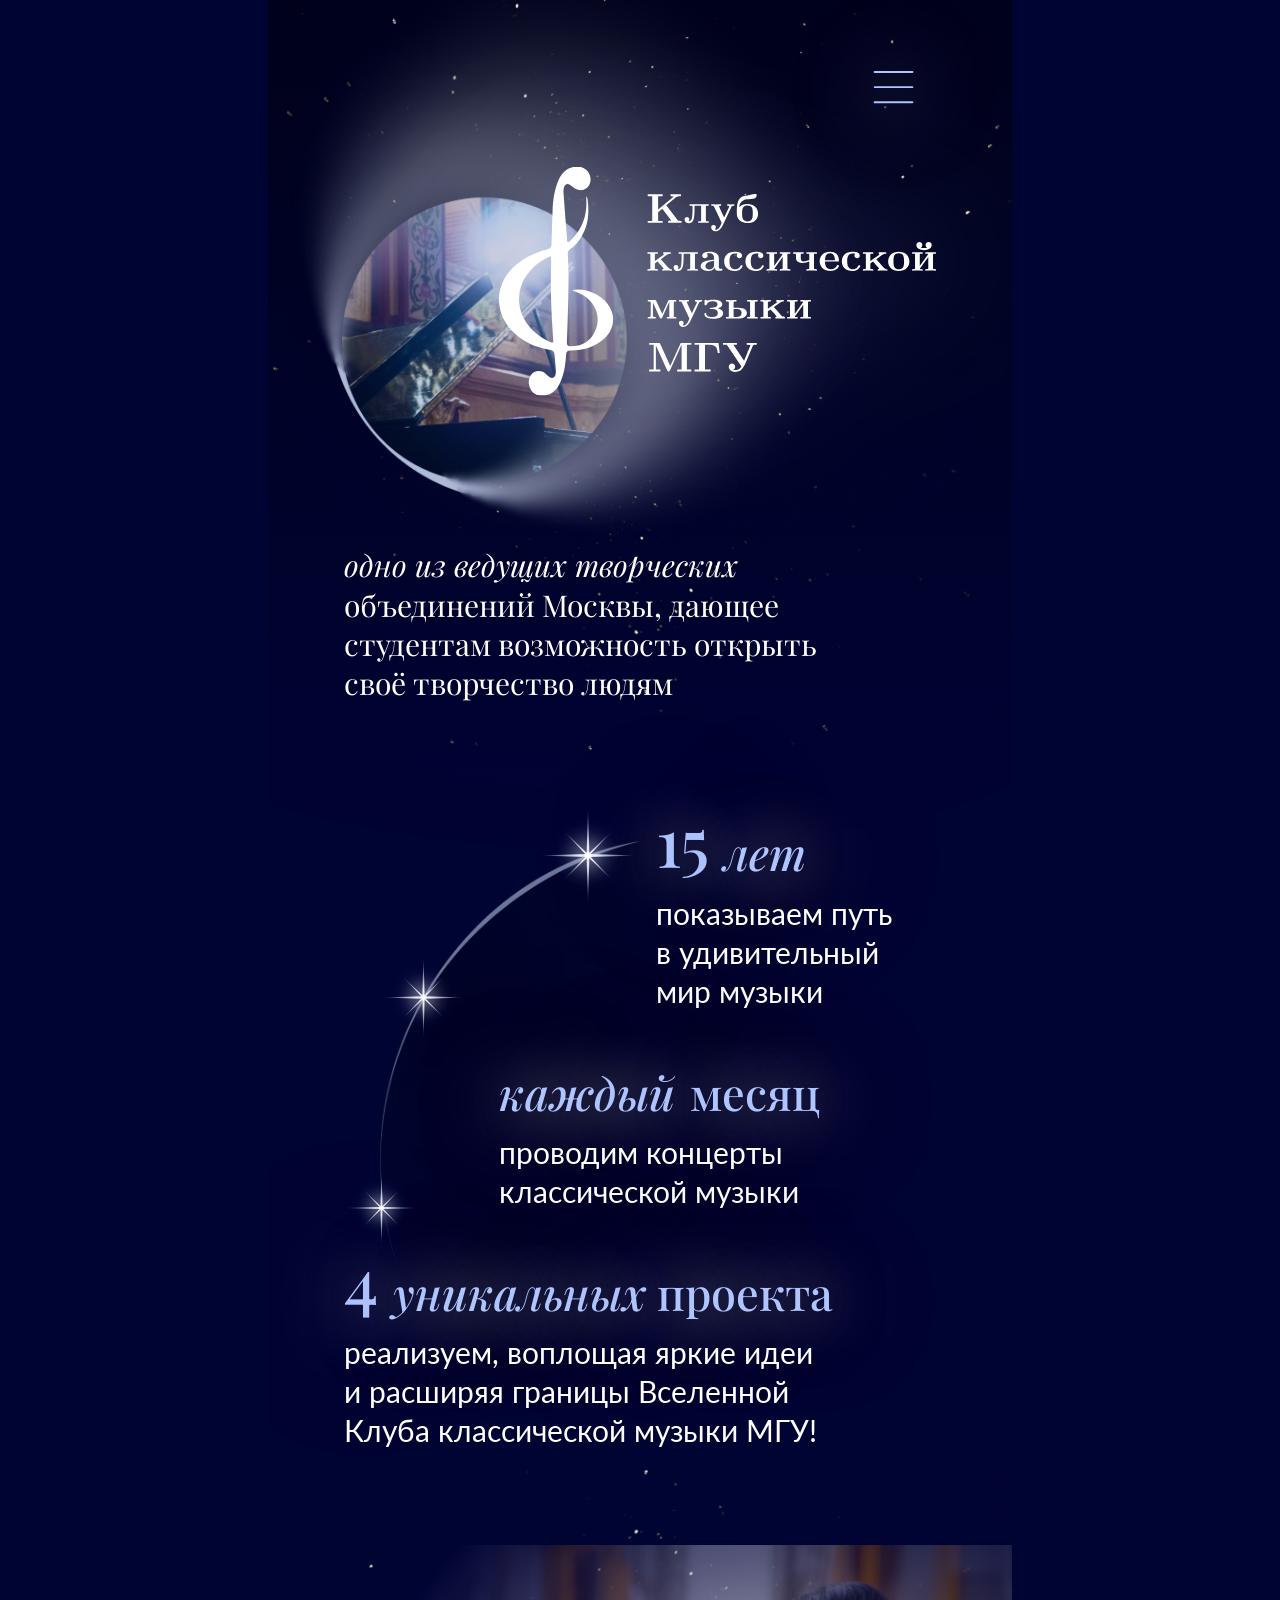
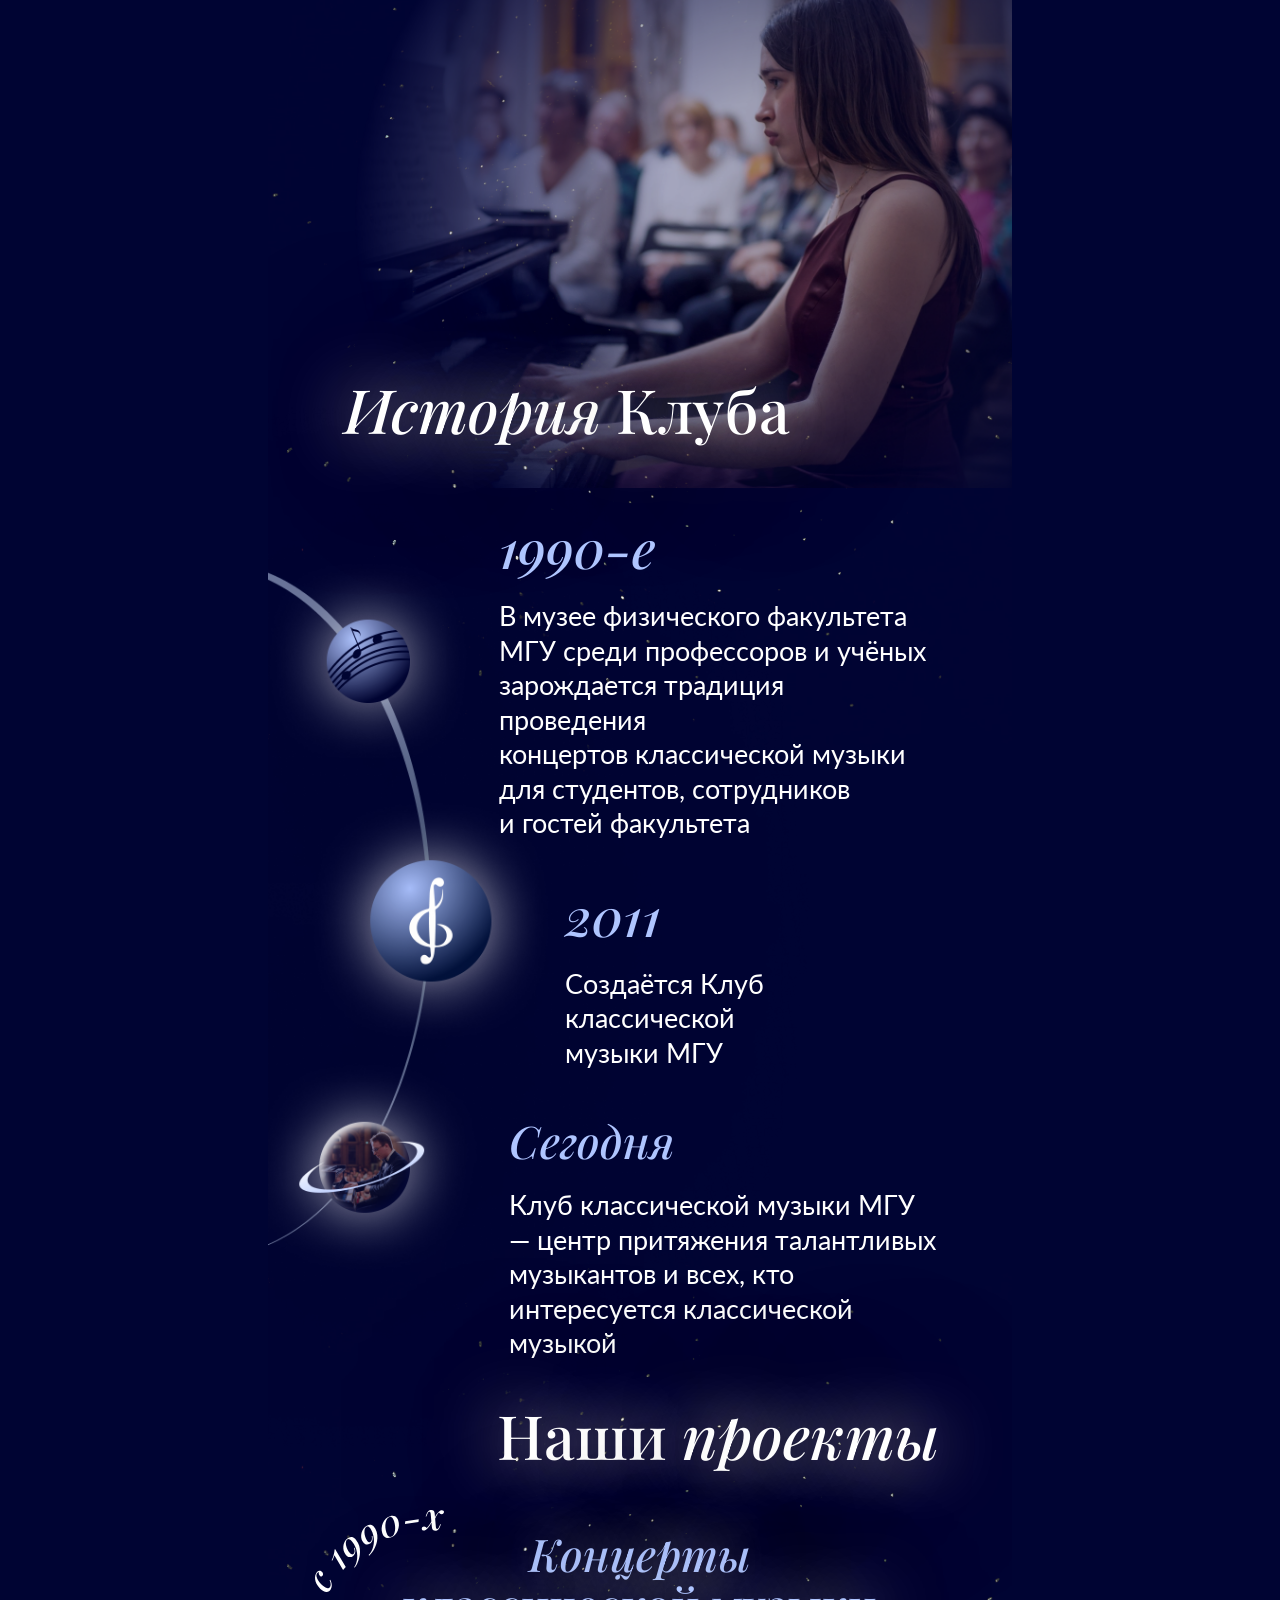
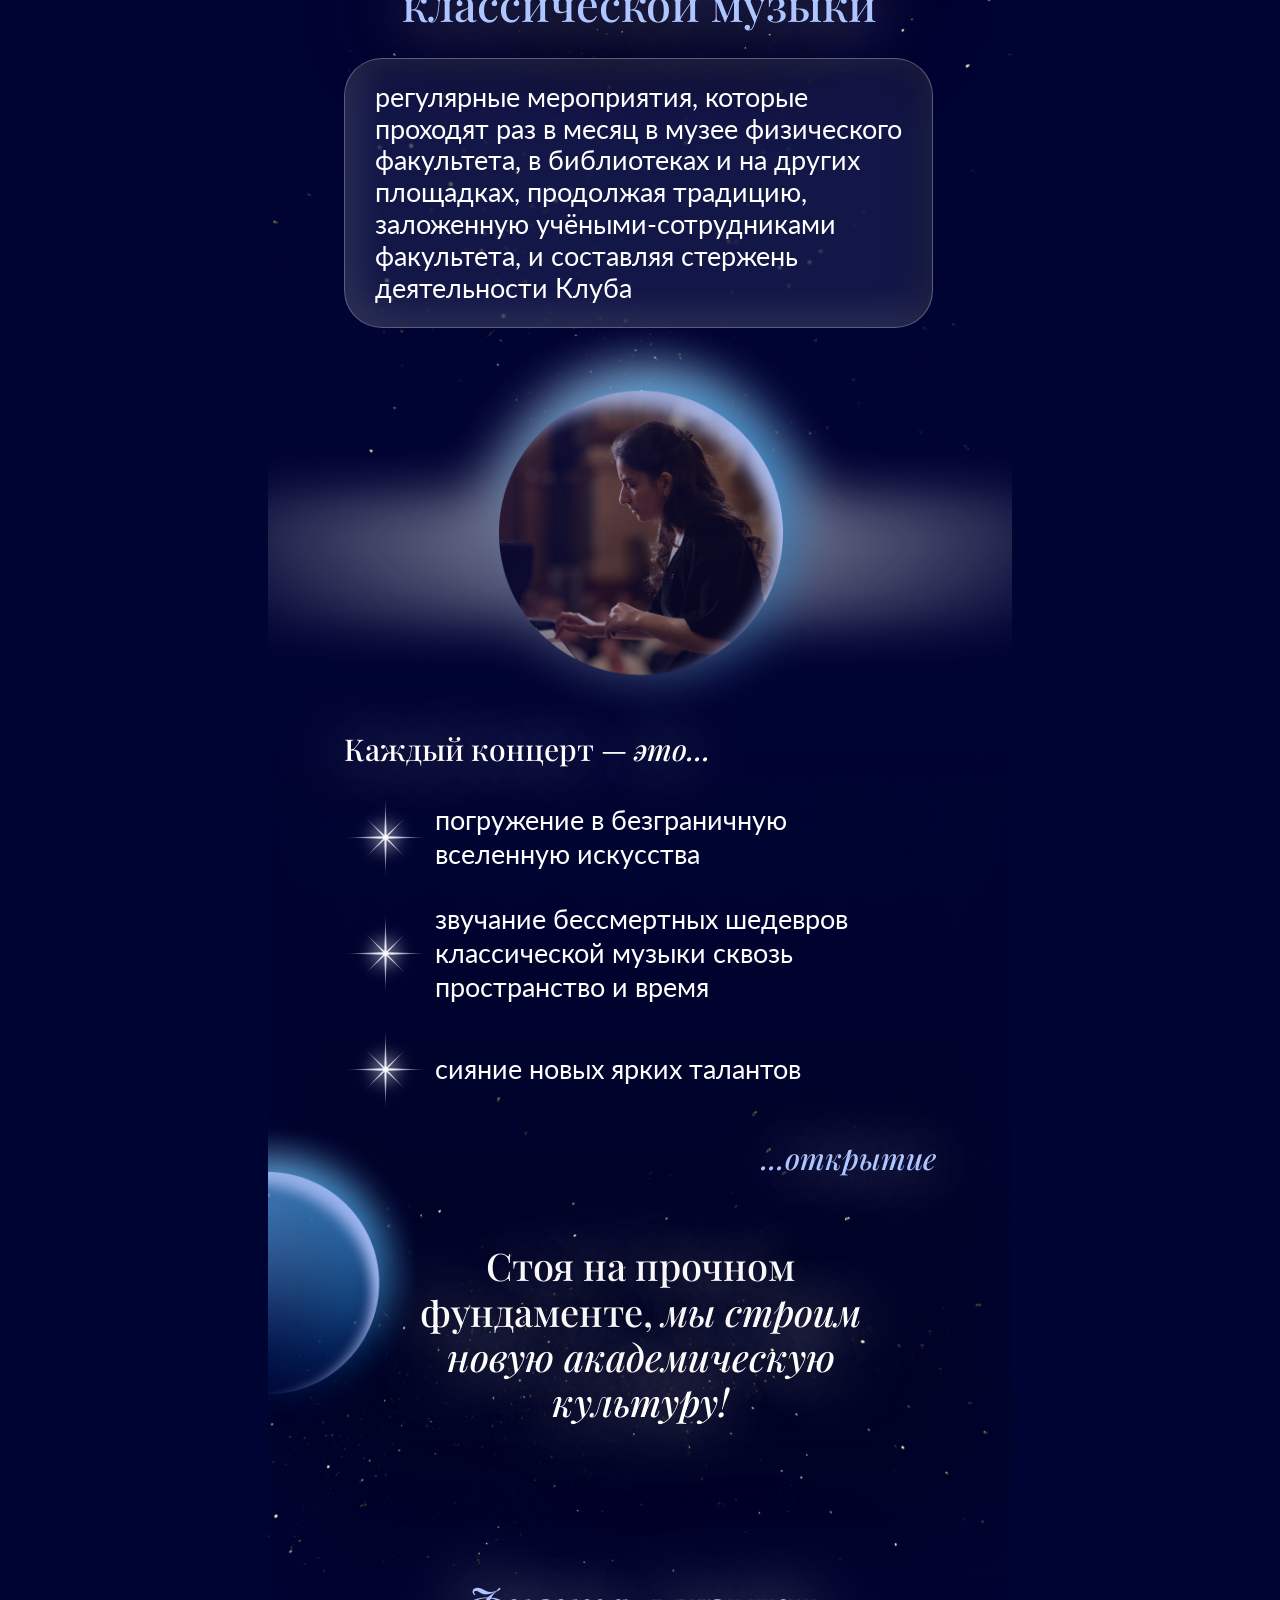
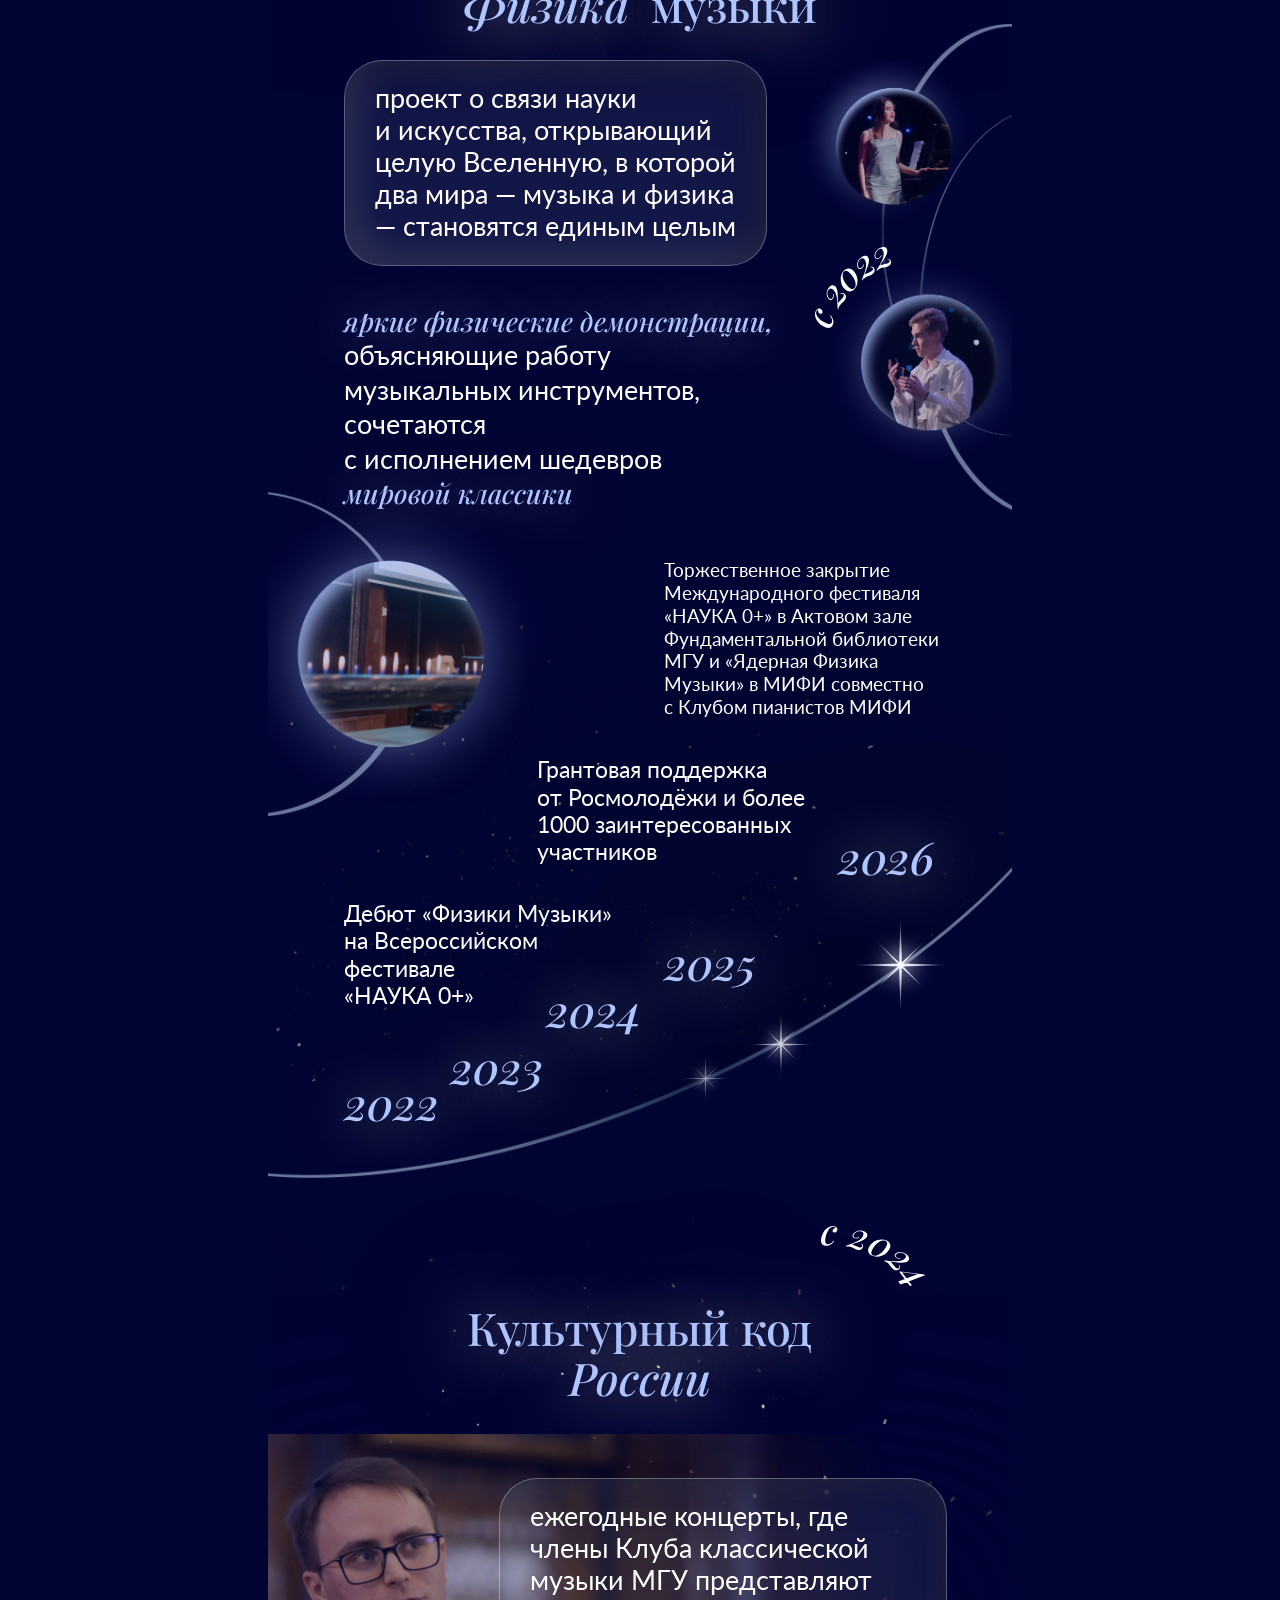
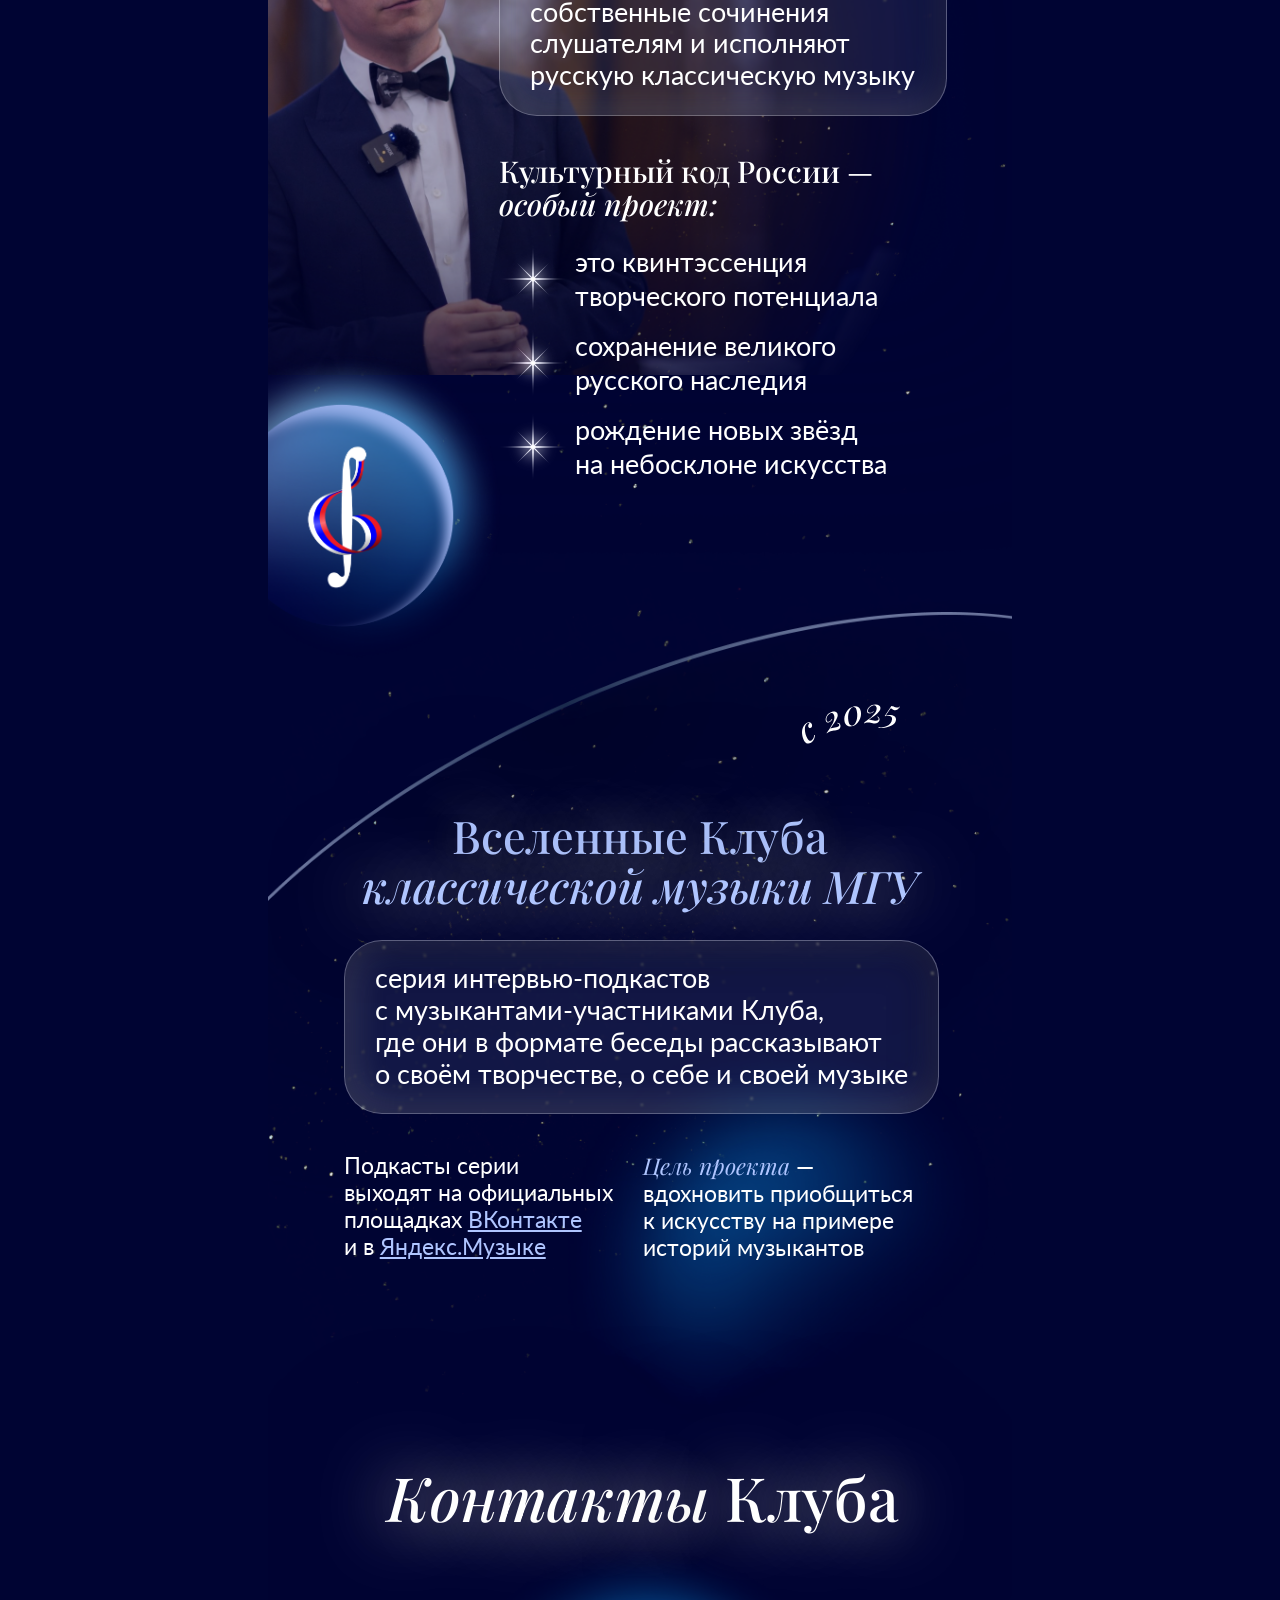
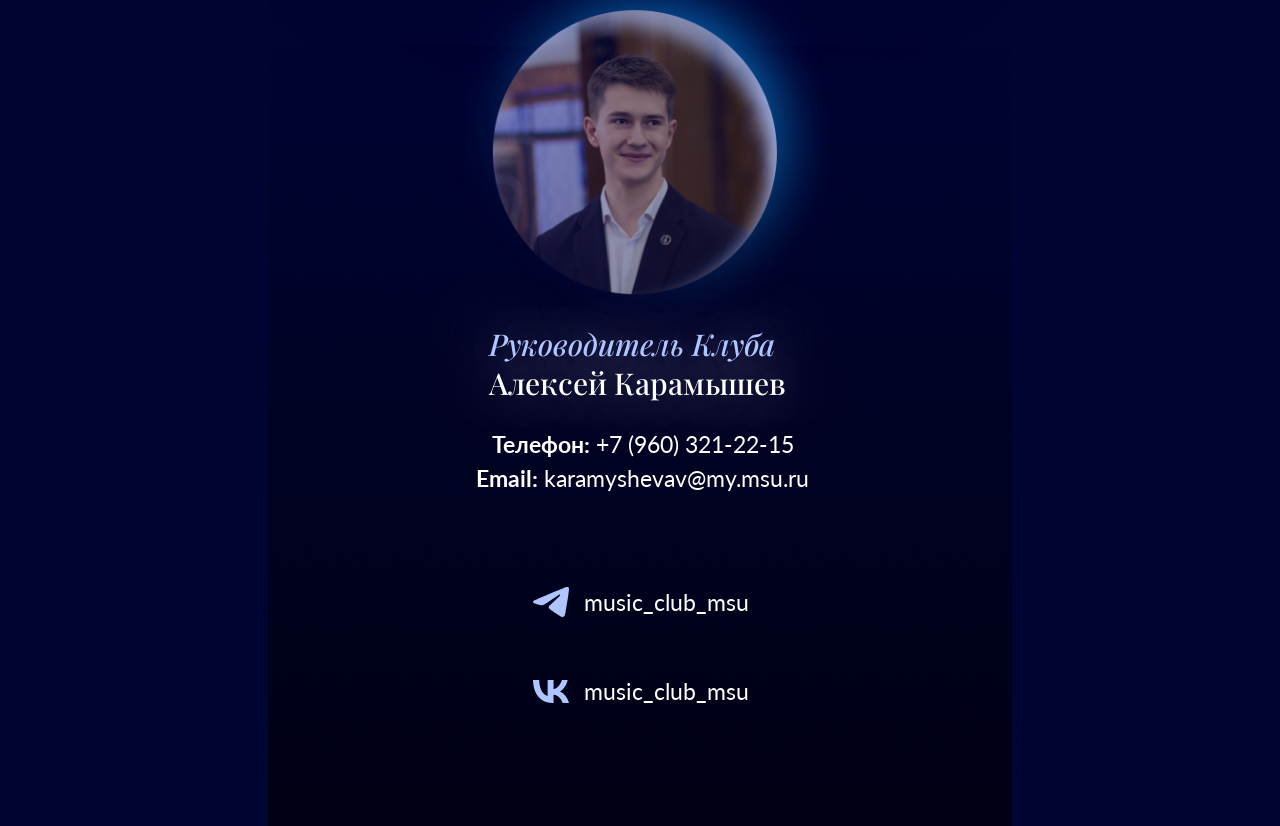
==== commit f8faf379: "ссылка на главной на team" ====
--- a/index.html
+++ b/index.html
@@ -345,7 +345,7 @@
             </div>
             <div class="menu-links">
                 <a href="index.html" class="active">Главная</a>
-                <a href="members/index.html">Участники Клуба</a>
+                <a href="team/index.html">Участники Клуба</a>
                 <a href="#">Афиша</a>
                 <a href="#">Архив</a>
                 <a href="join/index.html">Вступить в Клуб</a>
--- a/css/styles.css
+++ b/css/styles.css
@@ -1154,169 +1154,6 @@
     margin: 0;
     flex-direction: column;
 }
-
-/* .members-start {
-    position: relative;
-    width: 393px;
-    height: 63px;
-    overflow: visible;
-}
-
-.members-sky {
-    width: 393px;
-    height: 293px;
-    mix-blend-mode: lighten;
-}
-
-.members-logo {
-    position: absolute;
-    top: 28px;
-    left: 40px;
-    width: 66px;
-    height: 35px;
-}
-
-.head {
-    width: 393px;
-    padding: 0 40px;
-    margin-bottom: 28px;
-    margin-top: 20px;
-    display: flex;
-    flex-direction: column;
-    align-items: center;
-    gap: 32px;
-    text-shadow: 
-        0 0 35px rgb(255, 236, 207),
-        0 0 100px rgba(0, 0, 0, 0.75);
-}
-
-.members-director {
-    display: flex;
-    flex-direction: column;
-    align-items: center;
-    width: 172px;
-}
-
-.members-Aleksey {
-    width: 149px;
-    height: 149px;
-    margin-top: -12px;
-    margin-bottom: -12px;
-    display: block;
-}
-
-.members-director .font-pd-m-16 {
-    margin-bottom: 4px;
-    text-align: center;
-    line-height: 1.3;
-}
-
-.members-director .font-lato-12 {
-    text-align: center;
-    opacity: 0.6;
-}
-
-.font-pd-m-18 {
-    font-family: "Playfair Display";
-    font-size: 18px;
-    font-weight: 500;
-    line-height: 1.3;
-    padding: 0;
-    margin: 0;
-    text-align: center;
-    color: #AFC5FF;
-    text-shadow: 
-        0 0 35px rgb(255, 236, 207),
-        0 0 100px rgba(0, 0, 0, 0.75);
-}
-
-.font-pd-mi-18 {
-    font-family: "Playfair Display";
-    font-size: 18px;
-    font-weight: 500;
-    line-height: 1.3;
-    padding: 0;
-    margin: 0;
-    text-align: center;
-    color: #AFC5FF;
-    text-shadow: 
-        0 0 35px rgb(255, 236, 207),
-        0 0 100px rgba(0, 0, 0, 0.75);
-    font-style: italic;
-}
-
-.group {
-    width: 100%;
-    padding: 0px 40px 28px;  
-    display: flex;
-    flex-direction: column;
-    align-items: center;
-    gap: 16px; 
-}
-
-.group-list {
-    display: grid;
-    grid-template-columns: repeat(2, 148px);  
-    gap: 17px;  
-    justify-content: start;
-    padding: 0;
-}
-
-.member {
-    display: flex;
-    gap: 4px;  
-    flex-direction: row;
-    justify-content: start;
-    align-items: start;
-}
-
-.photo {
-    position: relative;
-    width: 66px;
-    height: 66px;
-    overflow: visible; 
-}
-
-.photo img {
-    display: block;
-    width: 96px;
-    height: 96px;
-    margin-left: -17px; 
-    margin-top: -16px;
-}
-
-.name {
-    display: flex;
-    gap: 4px;
-    flex-direction: column;
-    justify-content: start;
-    align-items: start;
-    padding: 0;
-    width: 78px;  
-}
-
-.font-pd-m-12 {
-    font-family: "Playfair Display";
-    font-size: 12px; 
-    font-weight: 500;
-    line-height: 1.1;  
-    padding: 0;
-    margin: 0;
-    color: white;
-    text-shadow: 
-        0 0 35px rgb(255, 236, 207),
-        0 0 100px rgba(0, 0, 0, 0.75);
-}
-
-.font-lato-8 {
-    font-family: "Lato";
-    font-size: 8px;  
-    font-weight: 400;
-    line-height: 1.2;
-    padding: 0;
-    color: white;
-    margin: 0;
-} */
 
 .members-start {
     display: block;
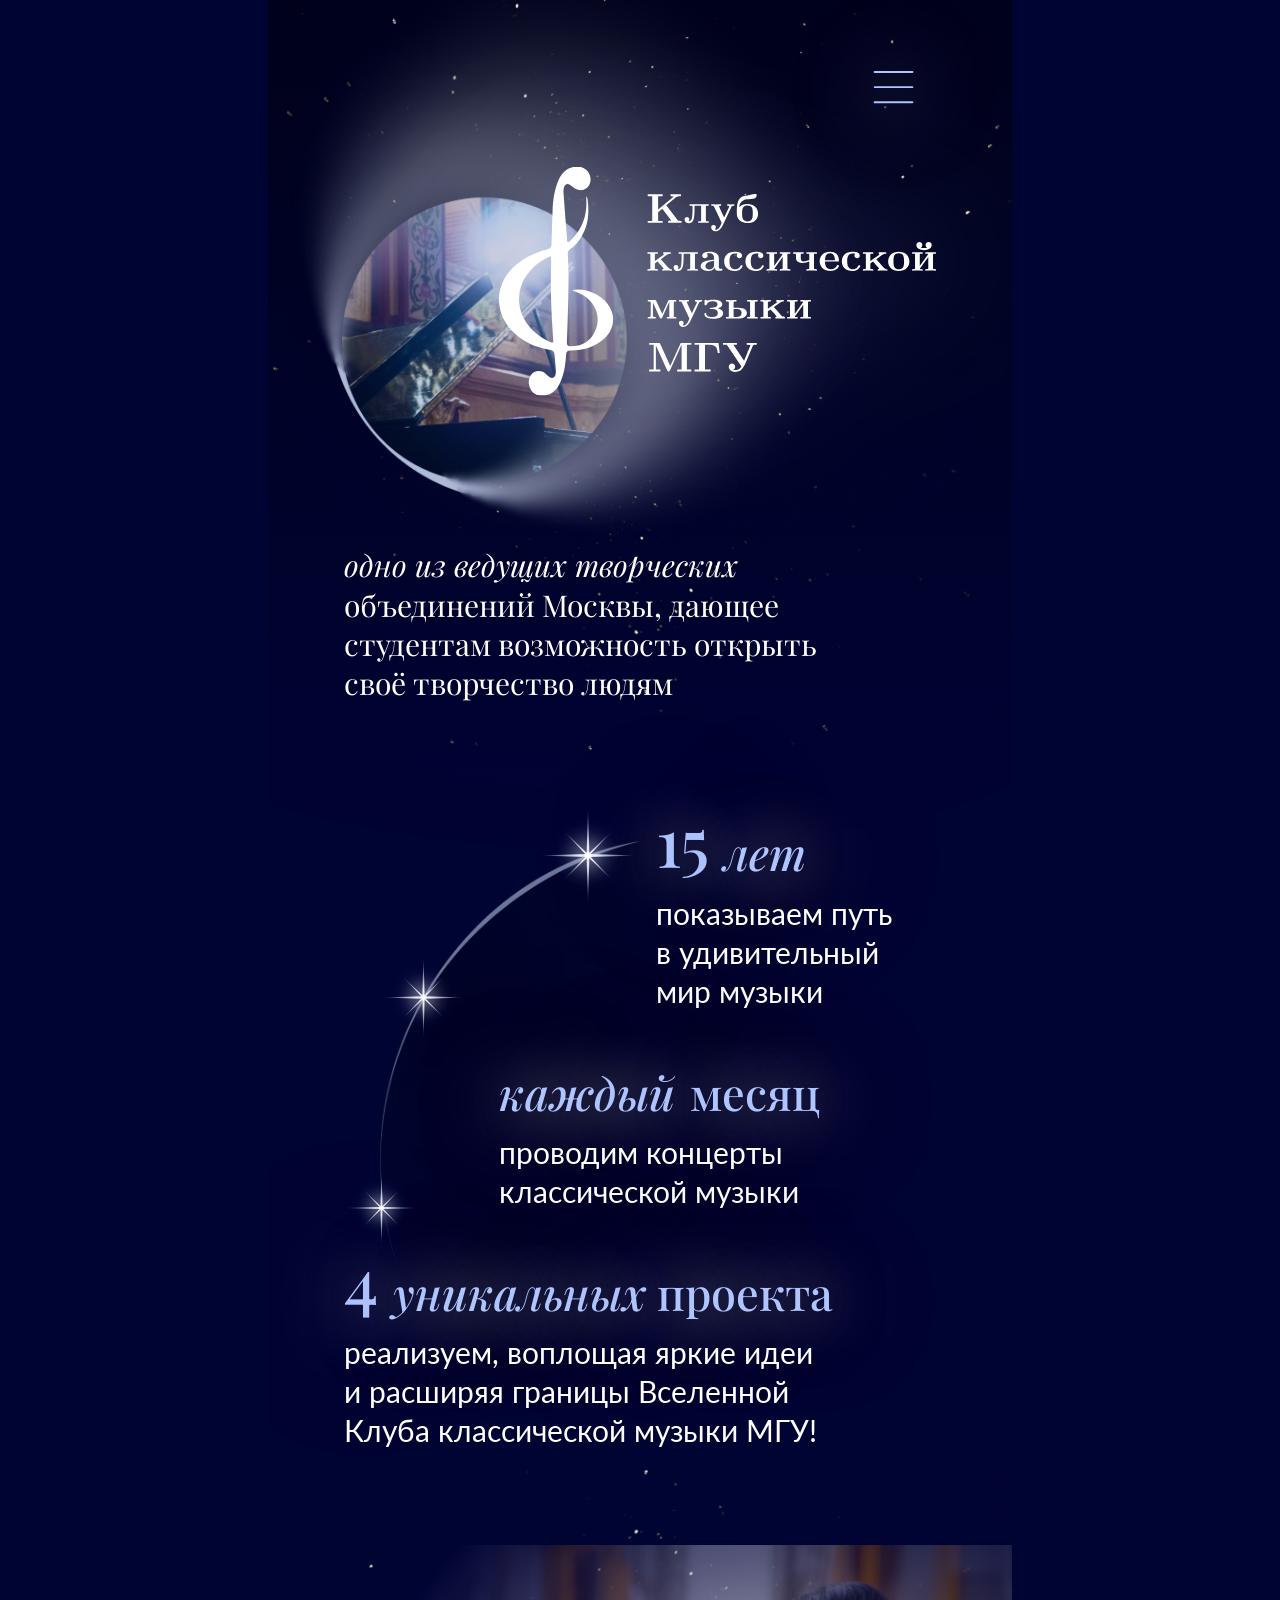
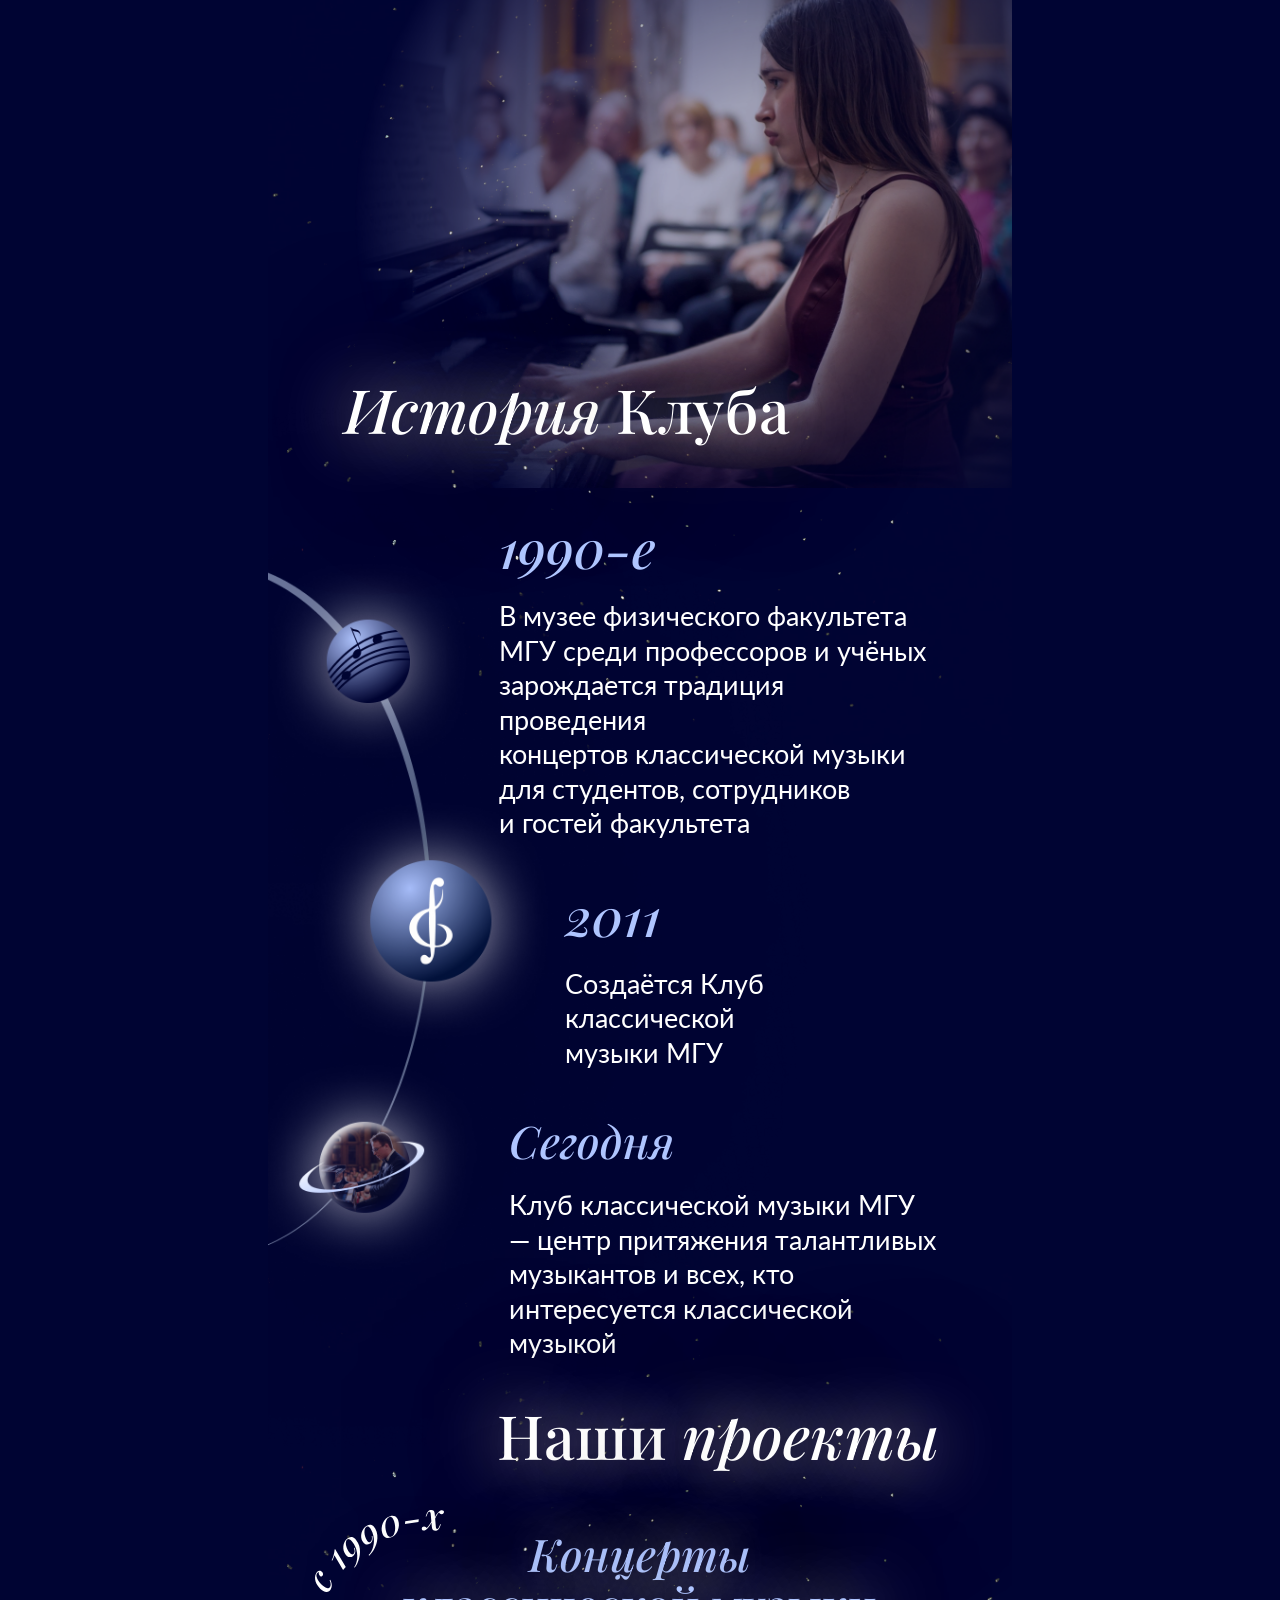
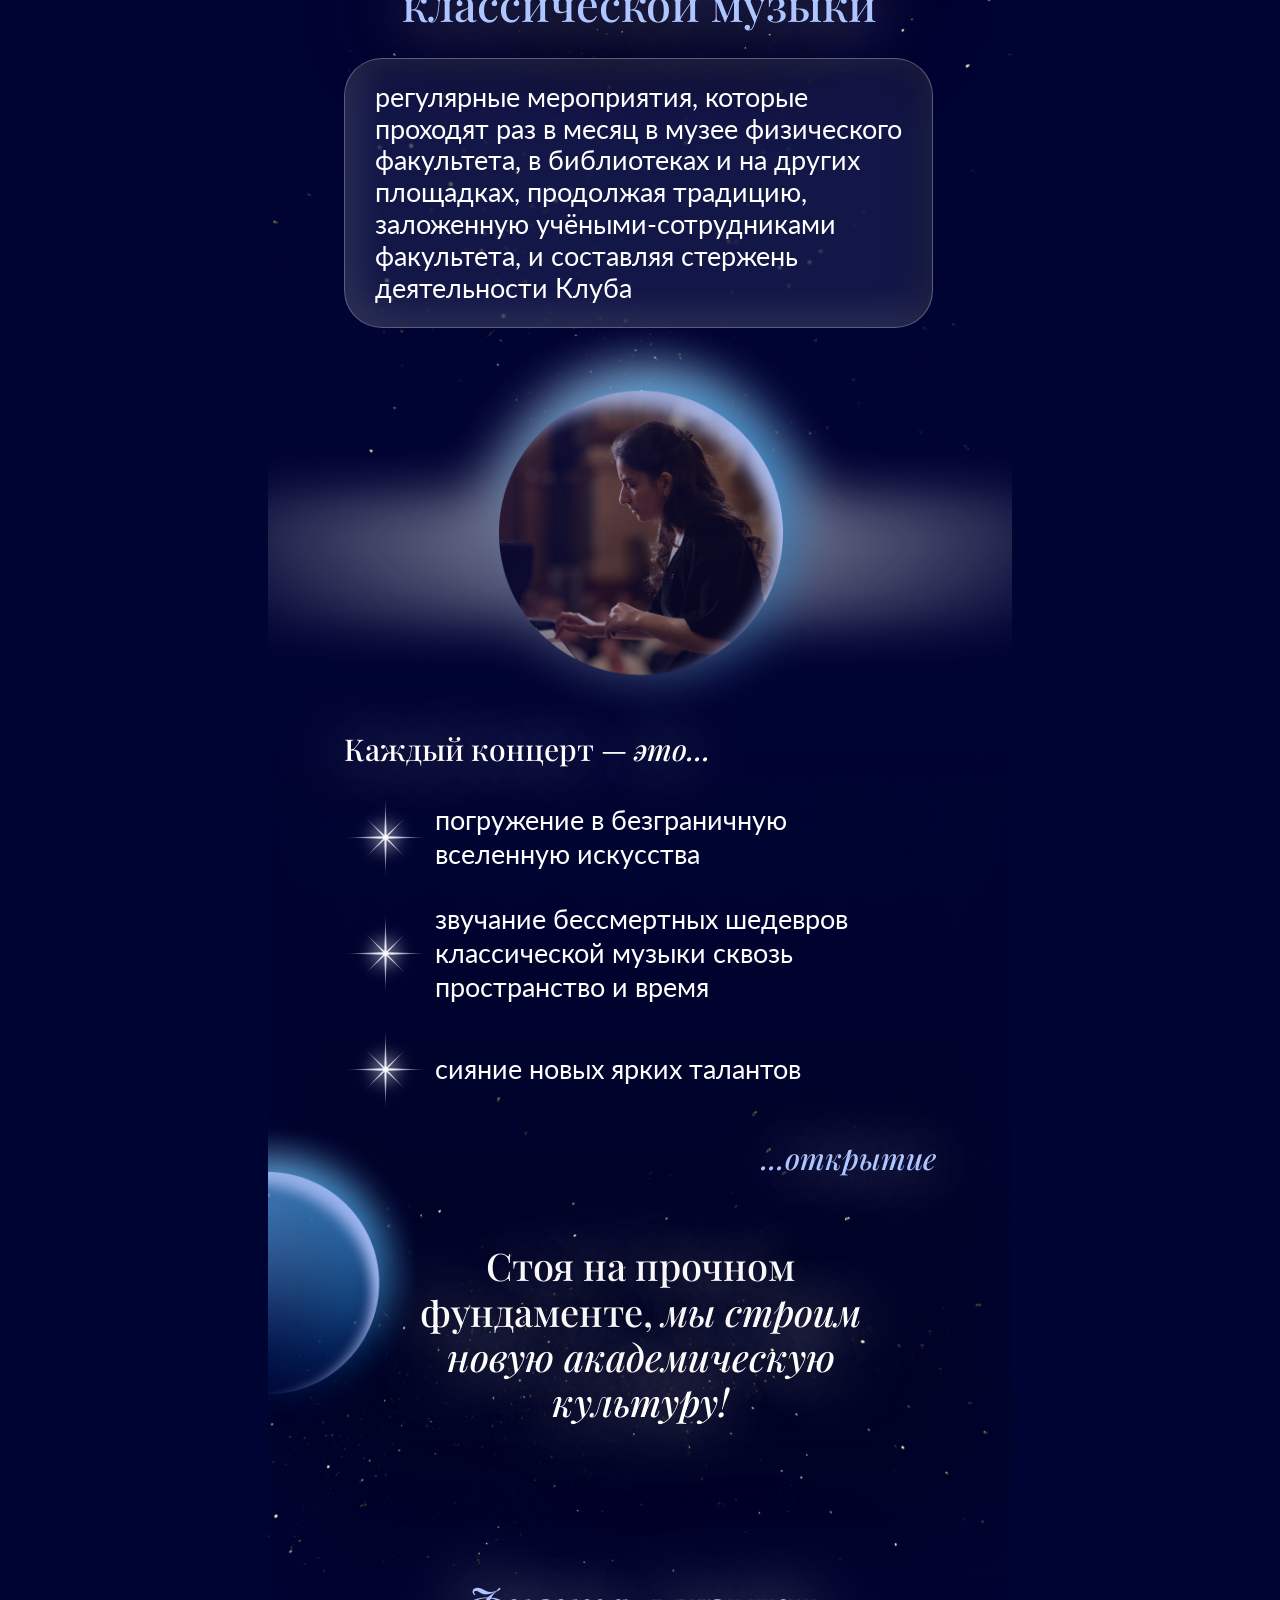
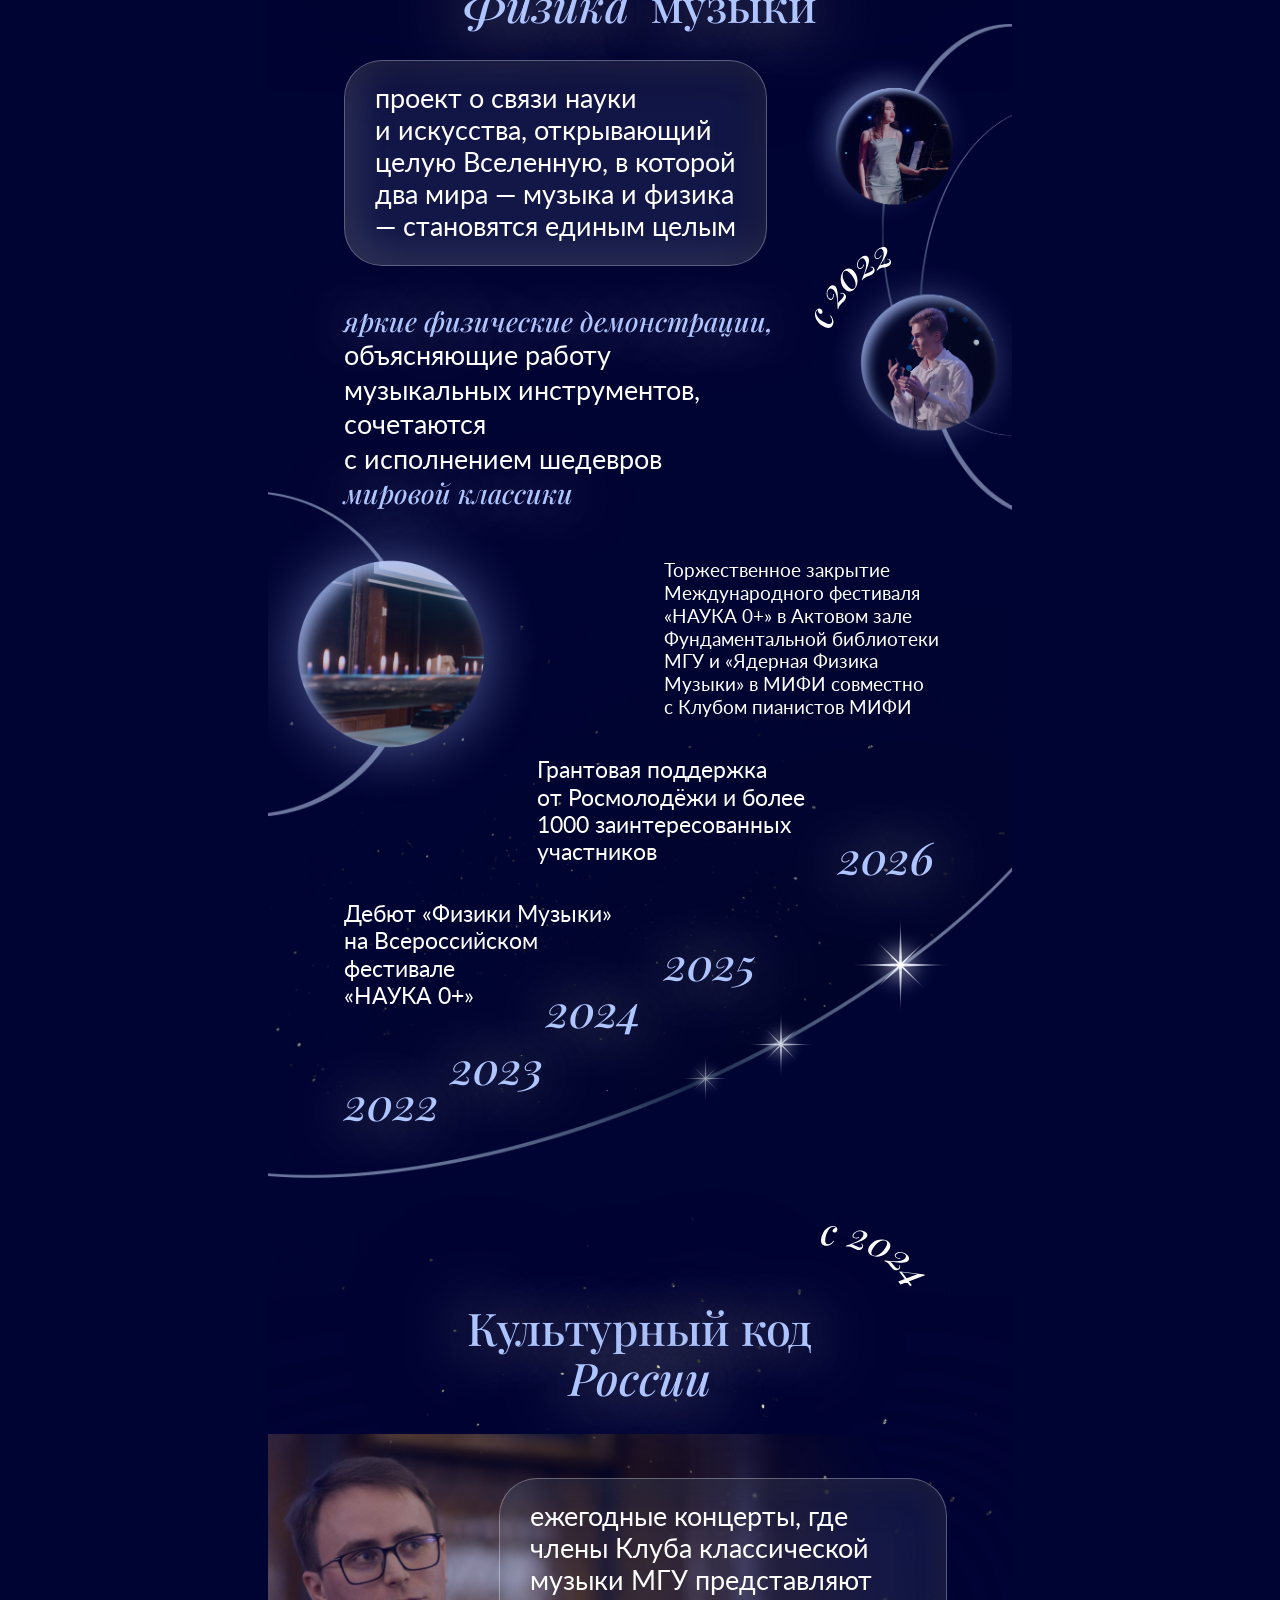
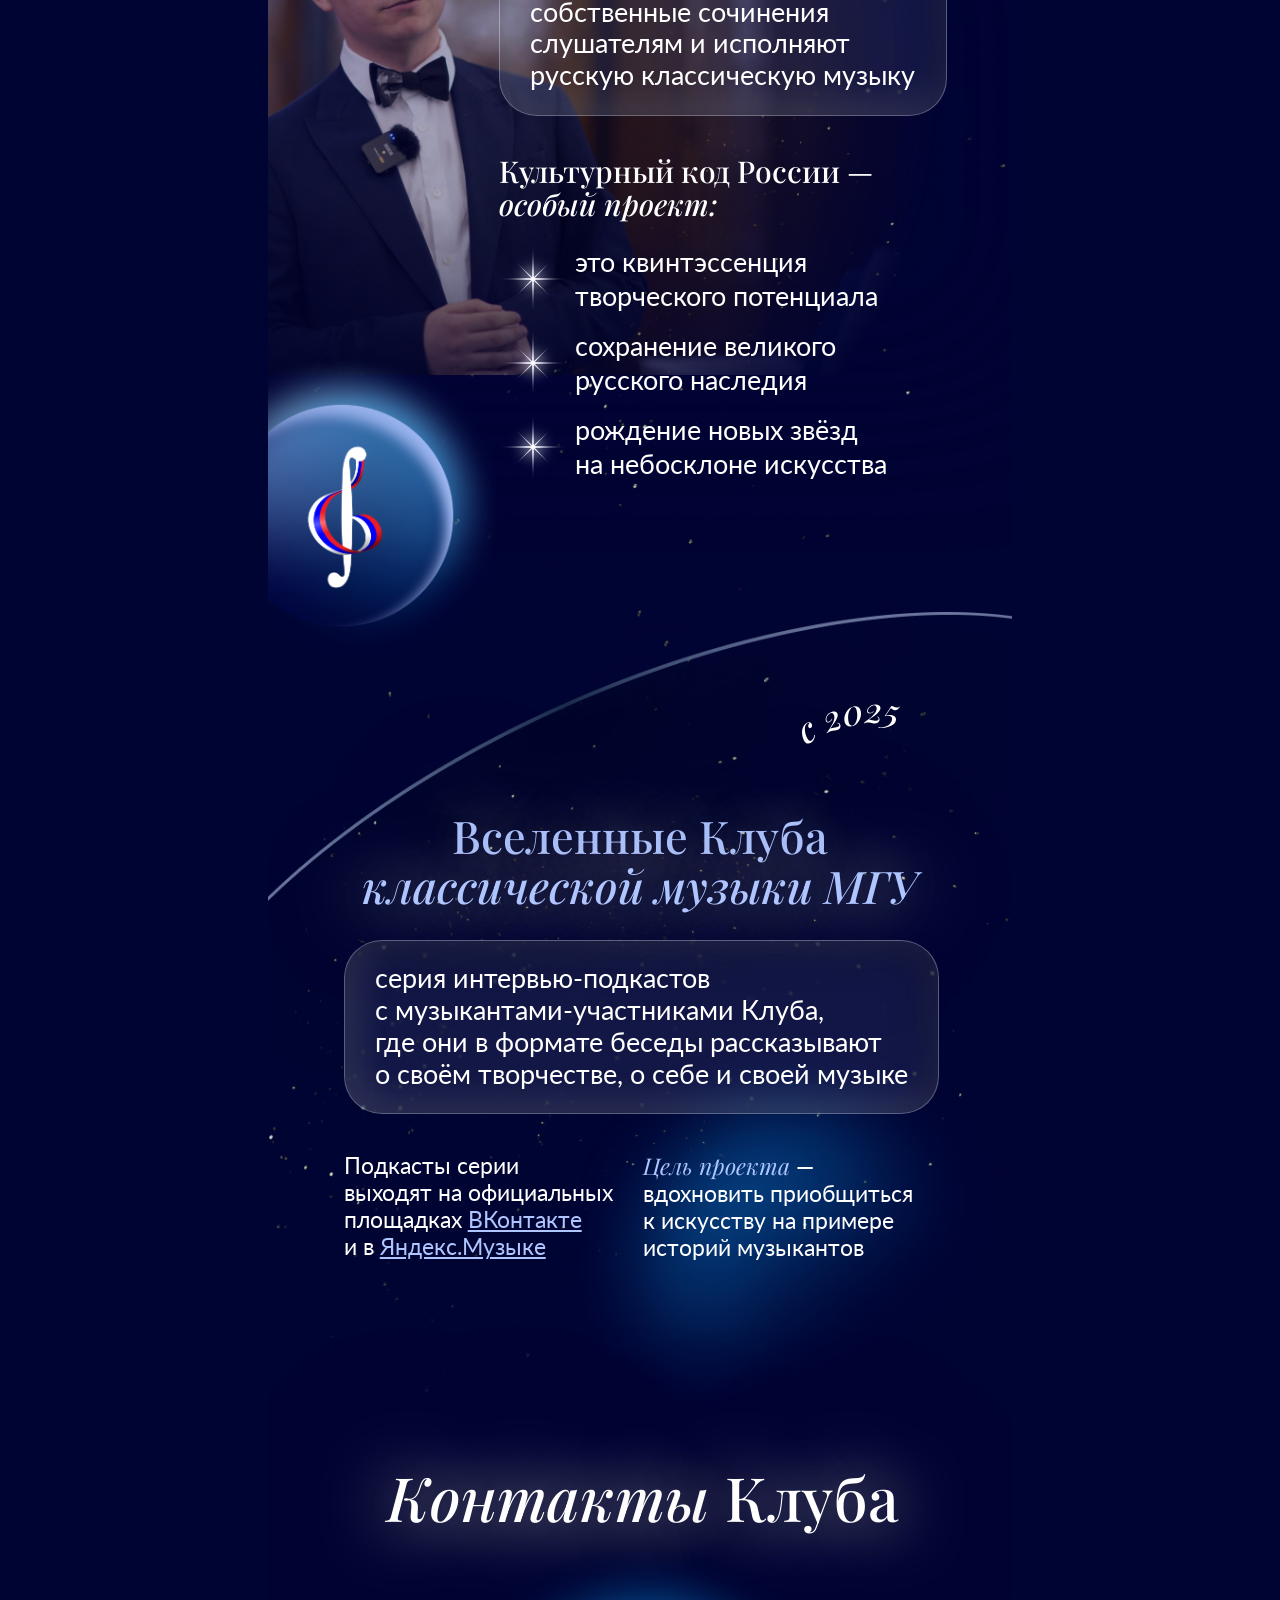
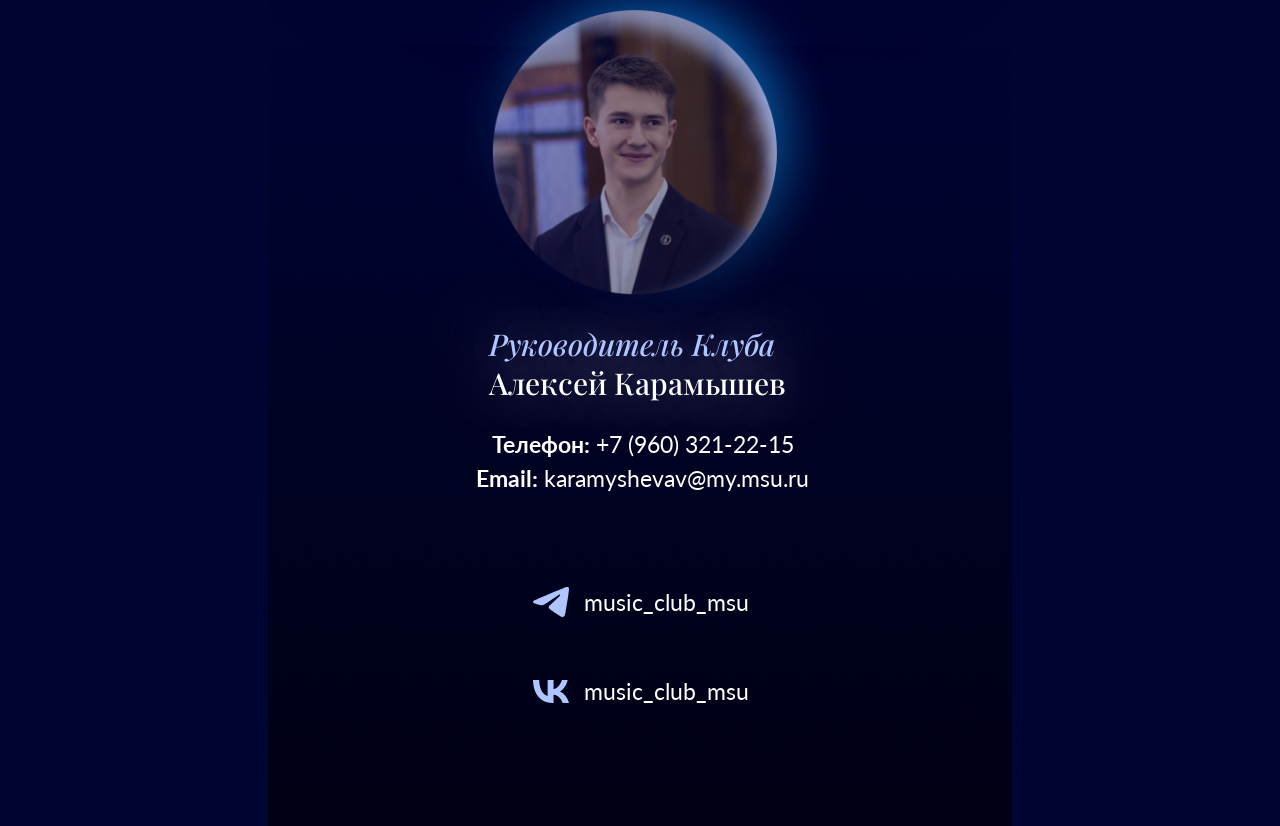
==== commit 7e572235: "создание страницы афиша (пока пустой)" ====
--- a/index.html
+++ b/index.html
@@ -346,8 +346,7 @@
             <div class="menu-links">
                 <a href="index.html" class="active">Главная</a>
                 <a href="team/index.html">Участники Клуба</a>
-                <a href="#">Афиша</a>
-                <a href="#">Архив</a>
+                <a href="afisha/index.html">Афиша</a>
                 <a href="join/index.html">Вступить в Клуб</a>
             </div>
         </nav>
--- a/css/styles.css
+++ b/css/styles.css
@@ -26,6 +26,7 @@
   transform-origin: top center;
   background: #000433; 
   overflow: hidden;
+  min-height: 852px;
 }
 
 .start {
@@ -1182,7 +1183,7 @@
     left: 0;
 }
 
-.members-logo {
+.page-logo {
     height: 35px;
     position: absolute;
     left: 40px;
@@ -1372,23 +1373,6 @@
 
 .organizators .group {
     padding-top: 0;
-}
-
-.volunteers {
-    position: relative;
-    margin-top: 40px;
-    display: flex;
-    flex-direction: column;
-    gap: 16px;
-    align-items: start;
-    justify-content: start;
-    padding: 0 40px 0 40px;
-}
-
-.volunteers .font-pd-mi-24 {
-    text-shadow: 
-        0 0 35px rgb(255, 236, 207),
-        0 0 100px rgba(0, 0, 0, 0.75);
 }
 
 .bottom {
@@ -1461,4 +1445,420 @@
 .join-link {
     text-decoration: none;
     display: inline-block;
+}
+
+.join-start {
+    display: block;
+    height: 175px;
+    position: relative;
+    overflow: visible;
+    margin-bottom: 28px;
+}
+
+.shading {
+    height: 412px;
+}
+
+.join-sky {
+    height: 513px;
+    mix-blend-mode: lighten;
+    position: absolute;
+    top: 0;
+    left: 0;
+}
+
+.join-heading {
+    width: 313px;
+    position: absolute;
+    left: 40px;
+    top: 88px;
+    text-shadow: 
+        0 0 35px rgb(255, 236, 207),
+        0 0 100px rgba(0, 0, 0, 0.75);
+}
+
+.join-heading .font-pd-m-24 {
+    line-height: 1.2;
+    color: white;
+    text-align: center;
+}
+
+.join-heading .font-pd-mi-24 {
+    line-height: 1.2;
+    color: white;
+    text-align: center;
+}
+
+.form-container {
+    position: relative;
+    padding: 0 40px 0 40px;
+    display: flex;
+    flex-direction: column;
+    gap: 16px;
+}
+
+.field {
+    position: relative;
+    display: flex;
+    flex-direction: column;
+    gap: 4px;
+}
+
+.field-name {
+    position: relative;
+    padding: 0 12px;
+    display: none;
+}
+
+.hint {
+    position: relative;
+    padding: 0 12px;
+    display: none;
+    margin-top: 4px;
+}
+
+.select-wrapper {
+    position: relative;
+    display: flex;
+    align-items: center;
+    height: 36px;
+    padding: 8px 12px;
+    background-color: rgba(175, 197, 255, 0.2);
+    border-radius: 15px;
+    border: 0.5px solid rgba(255, 255, 255, 0.3);
+    box-shadow: 
+        inset -3px 3px 20px rgba(0, 2, 20, 0.5),
+        inset 3px -3px 20px rgba(255, 255, 255, 0.2);
+    backdrop-filter: blur(1px);
+    width: 100%;
+    box-sizing: border-box;
+}
+
+.select-wrapper select {
+    appearance: none;
+    -webkit-appearance: none;
+    background: transparent;
+    border: none;
+    padding: 0;
+    width: 100%;
+    color: white;
+    font-family: "Playfair Display", serif;
+    font-size: 16px;
+    font-weight: 500;
+    line-height: 1.2;
+    cursor: pointer;
+    outline: none;
+    box-shadow: none;
+    border-radius: 15px;
+    margin: 0;
+}
+
+.select-wrapper select:invalid {
+    opacity: 0.6;
+}
+
+.select-wrapper select:valid {
+    opacity: 1;
+}
+
+.select-wrapper select option {
+    background-color: rgba(0, 4, 51, 1);
+    color: white;
+    font-family: "Playfair Display", serif;
+    font-size: 16px;
+    font-weight: 500;
+    padding: 8px 12px;
+    border-radius: 15px;
+}
+
+.select-arrow {
+    position: absolute;
+    right: 12px;
+    top: 50%;
+    transform: translateY(-50%);
+    width: 20px;
+    height: 20px;
+    pointer-events: none;
+    transition: transform 0.3s ease;
+    flex-shrink: 0;
+}
+
+.select-arrow.rotated {
+    transform: translateY(-50%) rotate(180deg);
+    filter: brightness(1);
+}
+
+.label {
+    position: relative;
+    display: flex;
+    flex-direction: column;
+    height: auto;
+    min-height: 36px;
+    padding: 8px 12px;
+    background-color: rgba(175, 197, 255, 0.2);
+    border-radius: 15px;
+    border: 0.5px solid rgba(255, 255, 255, 0.3);
+    box-shadow: 
+        inset -3px 3px 20px rgba(0, 2, 20, 0.5),
+        inset 3px -3px 20px rgba(255, 255, 255, 0.2);
+    backdrop-filter: blur(1px);
+    transition: border-color 0.3s ease, box-shadow 0.3s ease;
+}
+
+.label:focus-within {
+    border-color: #AFC5FF;
+    box-shadow: 0 0 20px rgba(175, 197, 255, 0.1);
+}
+
+.field-input {
+    width: 100%;
+    background: transparent;
+    border: none;
+    outline: none;
+    color: white;
+    font-family: "Playfair Display", serif;
+    font-size: 16px;
+    font-weight: 500;
+    line-height: 1.2;
+    padding: 0;
+    margin: 0;
+    resize: vertical;
+    min-height: 20px;
+}
+
+.field-input::placeholder {
+    color: rgba(255, 255, 255, 0.4);
+    font-family: "Playfair Display", serif;
+    font-size: 16px;
+    font-weight: 500;
+    opacity: 1;
+}
+
+.field-input:focus::placeholder,
+.field-input:not(:placeholder-shown)::placeholder {
+    opacity: 0;
+}
+
+.field-name {
+    display: none;
+    margin-bottom: 4px;
+}
+
+.field:focus-within .field-name,
+.field:has(.field-input:not(:placeholder-shown)) .field-name {
+    display: block;
+}
+
+textarea.field-input {
+    min-height: 36px;
+    max-height: 200px;
+    resize: none;
+    padding: 0;
+    overflow-y: auto;
+}
+
+.musician-fields,
+.volunteer-fields {
+    transition: all 0.3s ease;
+}
+
+.field.error .label {
+    border-color: #FF6B6B;
+    box-shadow: 0 0 20px rgba(255, 107, 107, 0.15);
+}
+
+.field.error .field-name p {
+    color: #FF6B6B !important;
+}
+
+.field.error .field-input::placeholder {
+    color: rgba(255, 107, 107, 0.4);
+}
+
+.submit-btn {
+    height: 36px;
+    width: 100%;
+    padding: 8px 12px;
+    background-color: rgba(175, 197, 255, 0.7);
+    border-radius: 15px;
+    border: 0.5px solid rgba(255, 255, 255, 0.3);
+    box-shadow: 
+        inset -3px 3px 20px rgba(0, 2, 20, 0.5),
+        inset 3px -3px 20px rgba(255, 255, 255, 0.2);
+    backdrop-filter: blur(1px);
+    color: white;
+    font-family: "Playfair Display", serif;
+    font-size: 16px;
+    font-weight: 500;
+    line-height: 1.2;
+    cursor: pointer;
+    transition: all 0.3s ease;
+    margin-top: 24px;
+}
+
+.submit-btn:hover {
+    background-color: rgba(175, 197, 255, 0.6);
+    border-color: rgba(175, 197, 255, 0.5);
+    box-shadow: 0 0 30px rgba(175, 197, 255, 0.15);
+}
+
+.submit-btn:active {
+    transform: scale(0.97);
+}
+
+.submit-btn:disabled {
+    opacity: 0.5;
+    cursor: not-allowed;
+}
+
+.submit-hint {
+    font-family: "Lato", sans-serif;
+    font-size: 12px;
+    font-weight: 400;
+    line-height: 1.2;
+    color: rgba(255, 255, 255, 0.6);
+    text-align: center;
+    margin: 0 0 52px 0;
+    padding: 0;
+}
+
+.success-start {
+    position: relative;
+    height: 146px;
+    overflow: visible;
+}
+
+.message {
+    position: relative;
+    margin: 32px 40px 0 40px;
+}
+
+.success-orbit {
+    position: absolute;
+    width: 393px;
+    top: 168px;
+    left: -40px;
+}
+
+.message .font-pd-mi-16 {
+    text-align: center;
+    color: #AFC5FF;
+    text-shadow: 
+        0 0 35px rgb(255, 236, 207),
+        0 0 100px rgba(0, 0, 0, 0.75);
+}
+
+.message .font-lato-12 {
+    text-align: center;
+    padding: 28px 0  0 0;
+}
+
+.buttons {
+    display: flex;
+    flex-direction: column;
+    gap: 16px;
+    margin: 64px 41px 0 41px;
+}
+
+.refill-btn {
+    height: 36px;
+    width: 100%;
+    padding: 8px 12px;
+    background-color: rgba(175, 197, 255, 0);
+    border-radius: 15px;
+    border: 0.5px solid rgba(255, 255, 255, 0.3);
+    box-shadow: 
+        inset -3px 3px 20px rgba(0, 2, 20, 0.5),
+        inset 3px -3px 20px rgba(255, 255, 255, 0.2);
+    backdrop-filter: blur(1px);
+    color: white;
+    font-family: "Playfair Display", serif;
+    font-size: 16px;
+    font-weight: 400;
+    line-height: 1.3;
+    cursor: pointer;
+    transition: all 0.3s ease;
+}
+
+.refill-btn:hover {
+    background-color: rgba(175, 197, 255, 0.3);
+    border-color: rgba(175, 197, 255, 0.5);
+    box-shadow: 0 0 30px rgba(175, 197, 255, 0.15);
+}
+
+.share-btn {
+    height: 36px;
+    width: 100%;
+    padding: 8px 12px;
+    background-color: rgba(175, 197, 255, 0.5);
+    border-radius: 15px;
+    border: 0.5px solid rgba(255, 255, 255, 0.3);
+    box-shadow: 
+        inset -3px 3px 20px rgba(0, 2, 20, 0.5),
+        inset 3px -3px 20px rgba(255, 255, 255, 0.2);
+    backdrop-filter: blur(1px);
+    color: white;
+    font-family: "Playfair Display", serif;
+    font-size: 16px;
+    font-weight: 400;
+    line-height: 1.3;
+    cursor: pointer;
+    transition: all 0.3s ease;
+}
+
+.share-btn:hover {
+    background-color: rgba(175, 197, 255, 0.8);
+    border-color: rgba(175, 197, 255, 0.5);
+    box-shadow: 0 0 30px rgba(175, 197, 255, 0.15);
+}
+
+.success-star-1 {
+    position: absolute;
+    left: -2px;
+    top: 473px;
+    width: 28px;
+    mix-blend-mode: luminosity;
+}
+
+.success-star-2 {
+    position: absolute;
+    left: 51px;
+    top: 459.2px;
+    width: 36px;
+    mix-blend-mode: luminosity;
+}
+
+.success-star-3 {
+    position: absolute;
+    left: 102px;
+    top: 435px;
+    width: 52px;
+    mix-blend-mode: luminosity;
+}
+
+.home-btn {
+    height: 36px;
+    width: 231px;
+    padding: 8px 12px;
+    margin: 356px 81px 0 81px;
+    background-color: rgba(175, 197, 255, 0);
+    border-radius: 15px;
+    border: 0.5px solid rgba(255, 255, 255, 0.3);
+    box-shadow: 
+        inset -3px 3px 20px rgba(0, 2, 20, 0.5),
+        inset 3px -3px 20px rgba(255, 255, 255, 0.2);
+    backdrop-filter: blur(1px);
+    color: white;
+    font-family: "Playfair Display", serif;
+    font-size: 16px;
+    font-weight: 400;
+    line-height: 1.3;
+    cursor: pointer;
+    transition: all 0.3s ease;
+}
+
+.home-btn:hover {
+    background-color: rgba(175, 197, 255, 0.3);
+    border-color: rgba(175, 197, 255, 0.5);
+    box-shadow: 0 0 30px rgba(175, 197, 255, 0.15);
 }
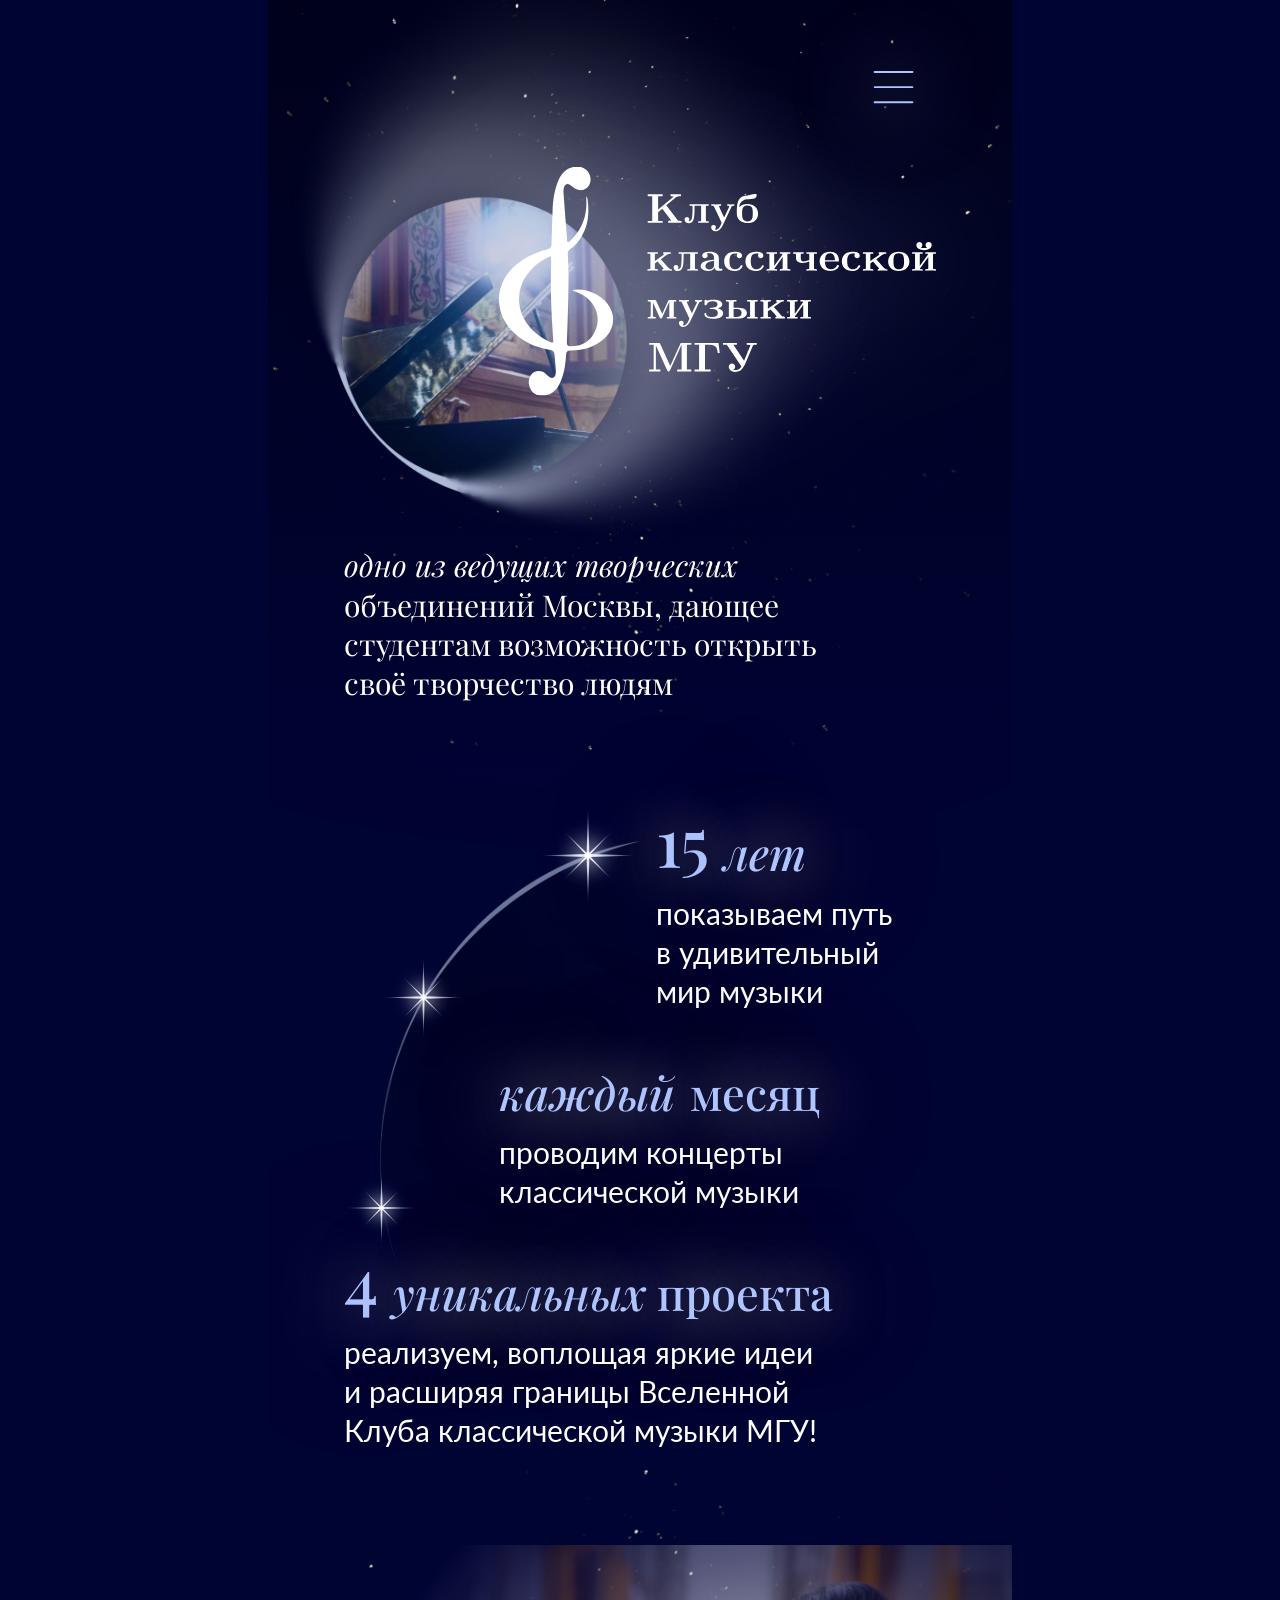
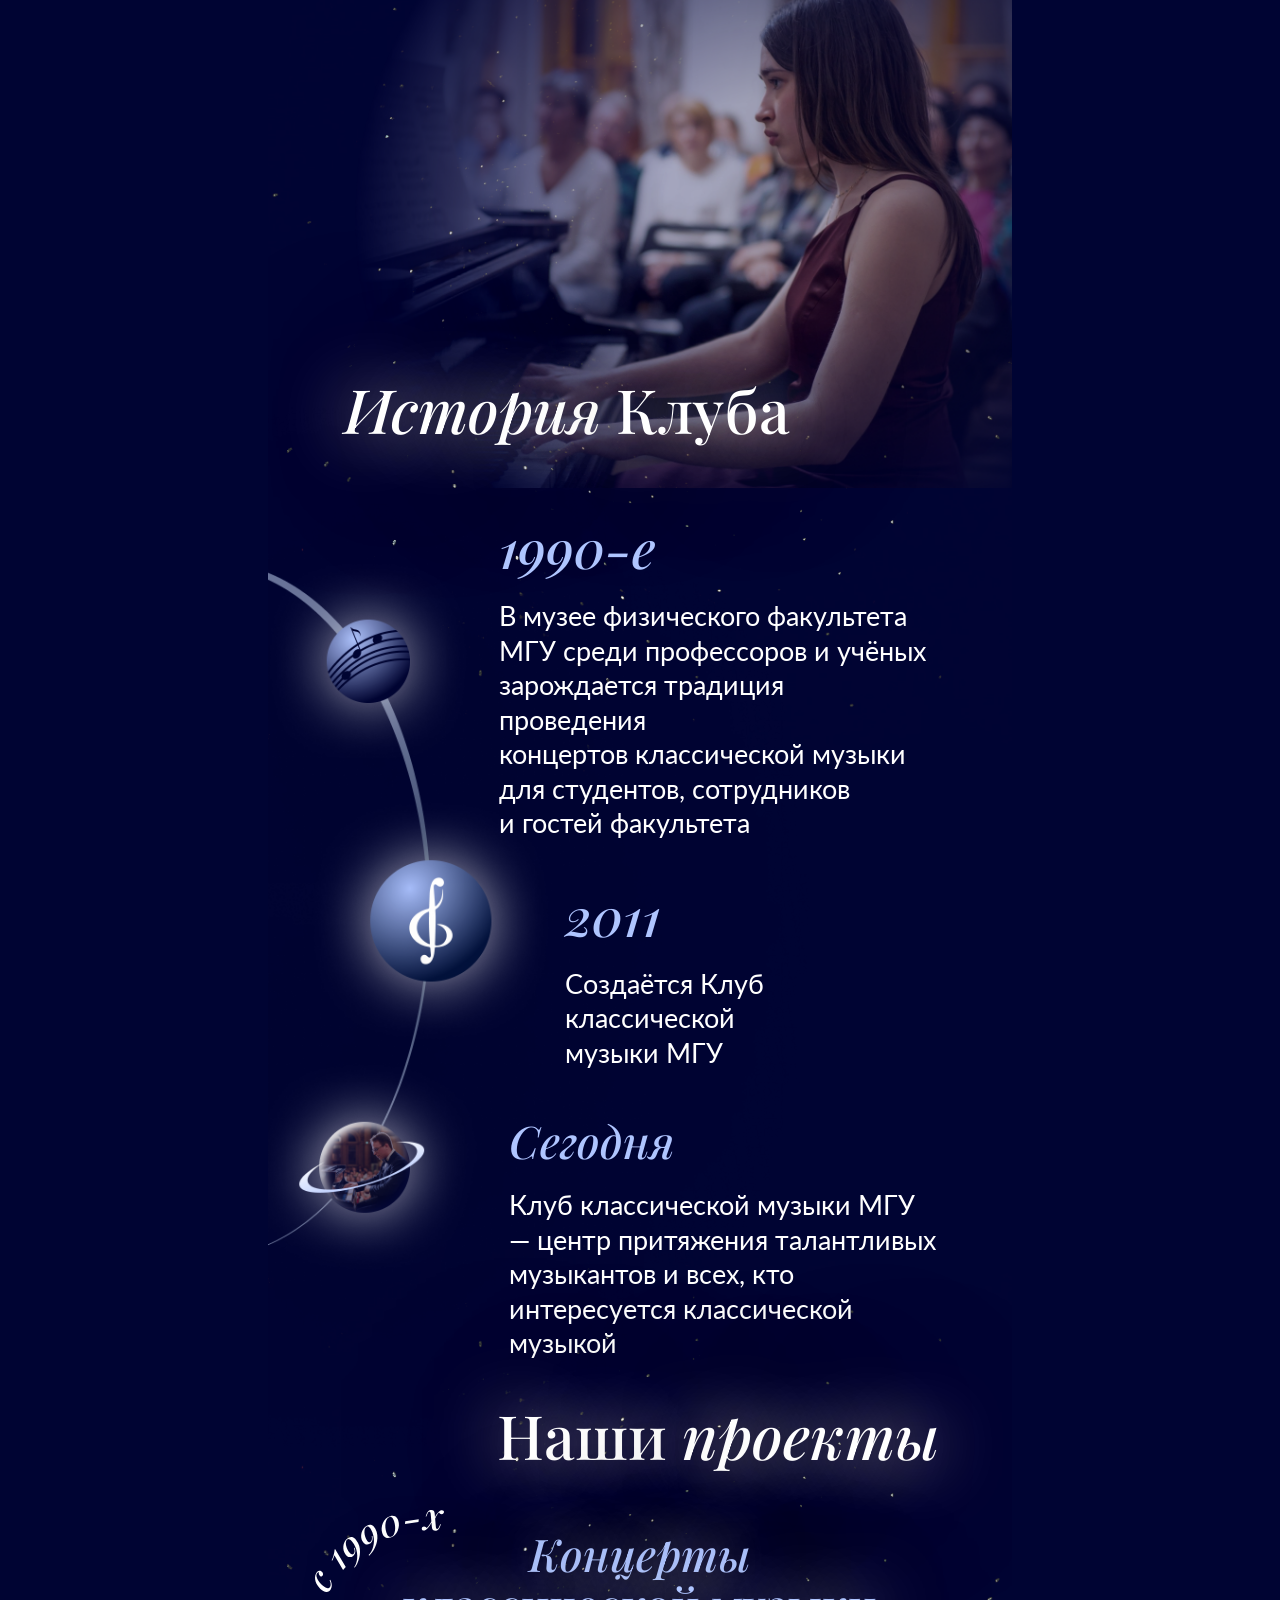
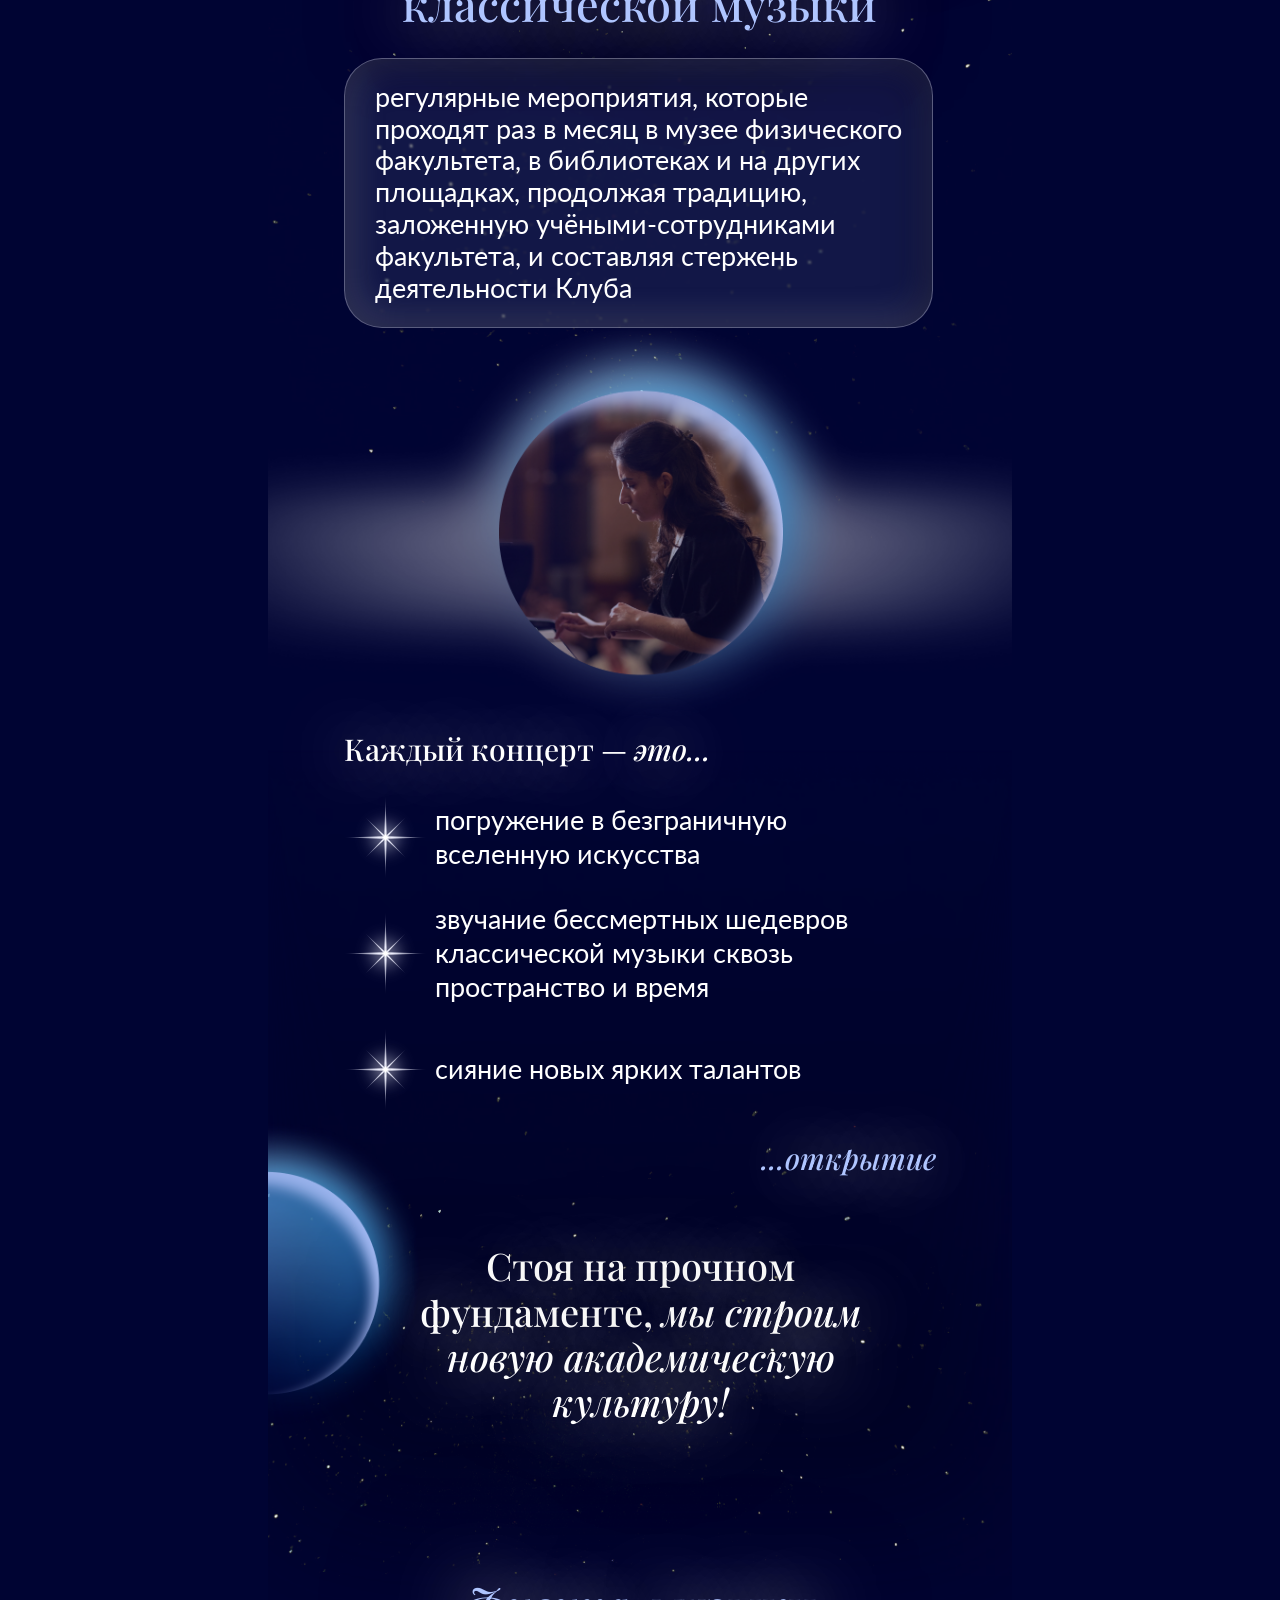
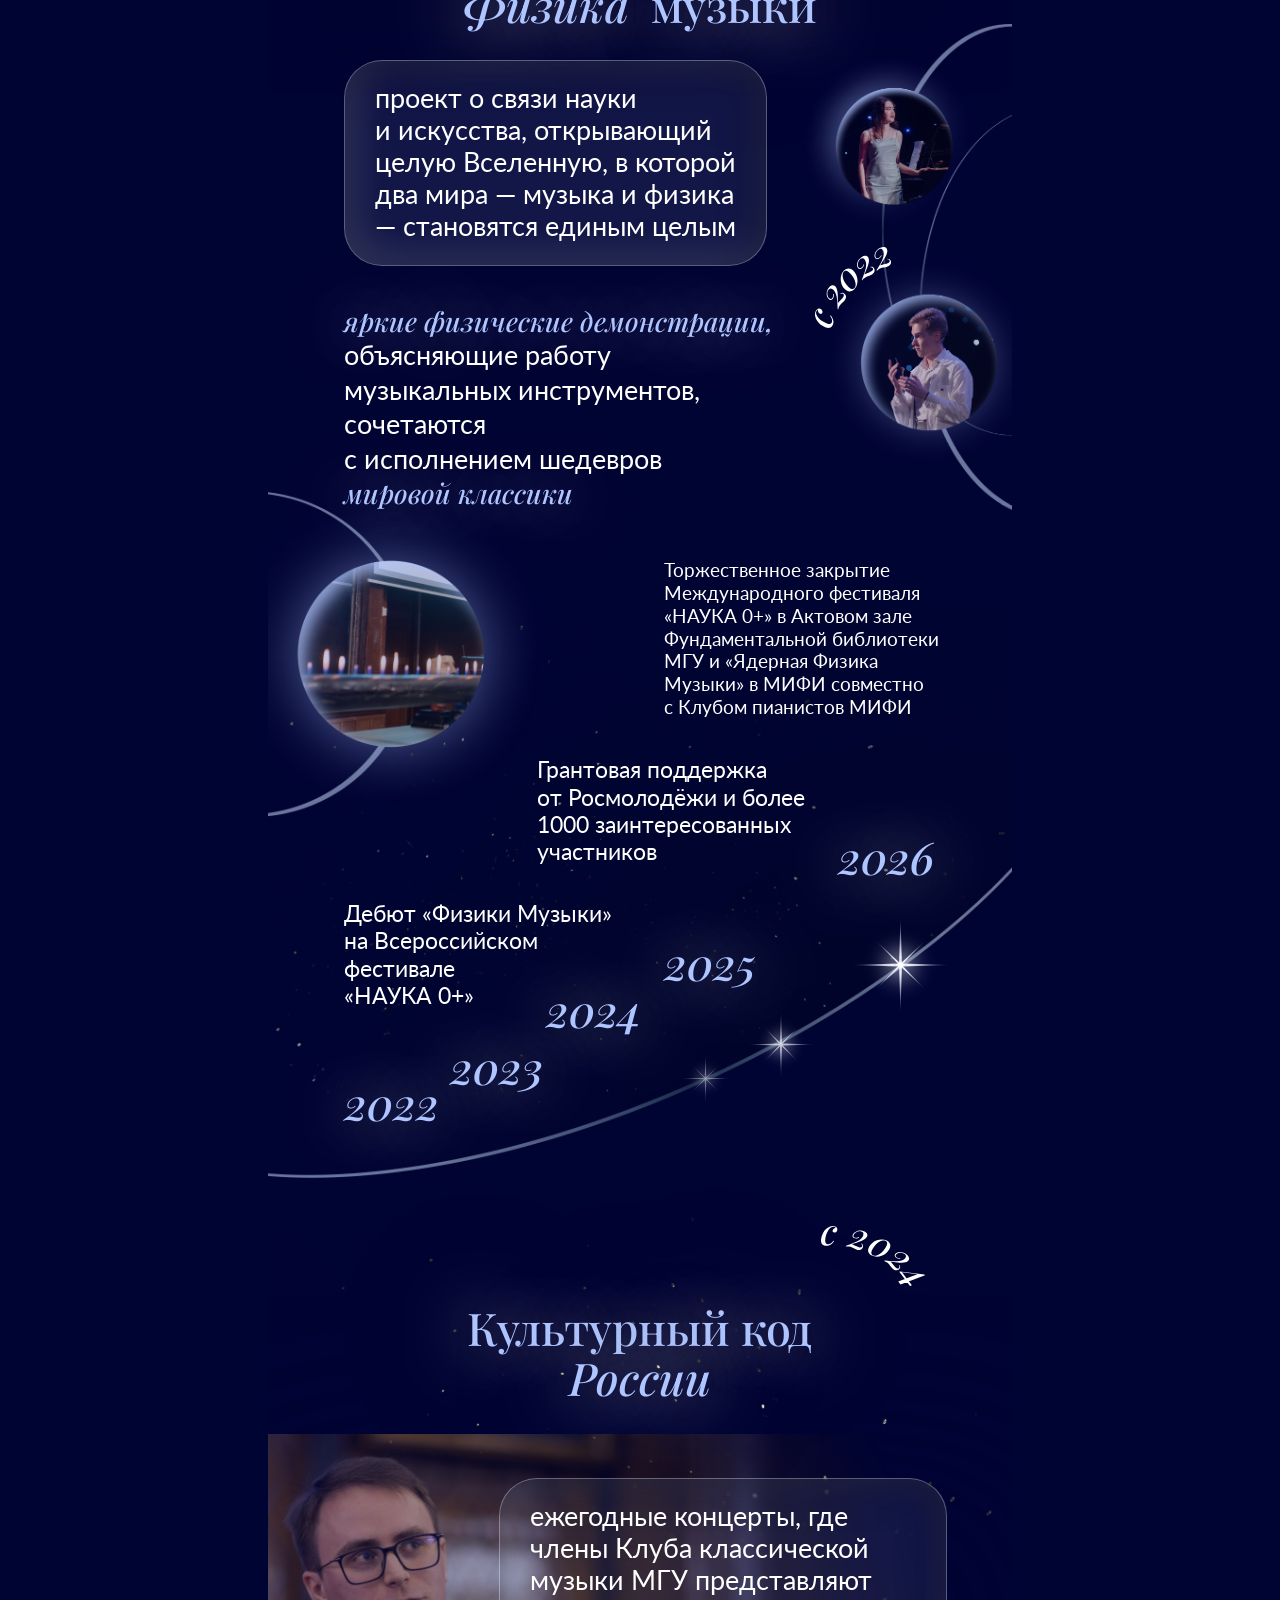
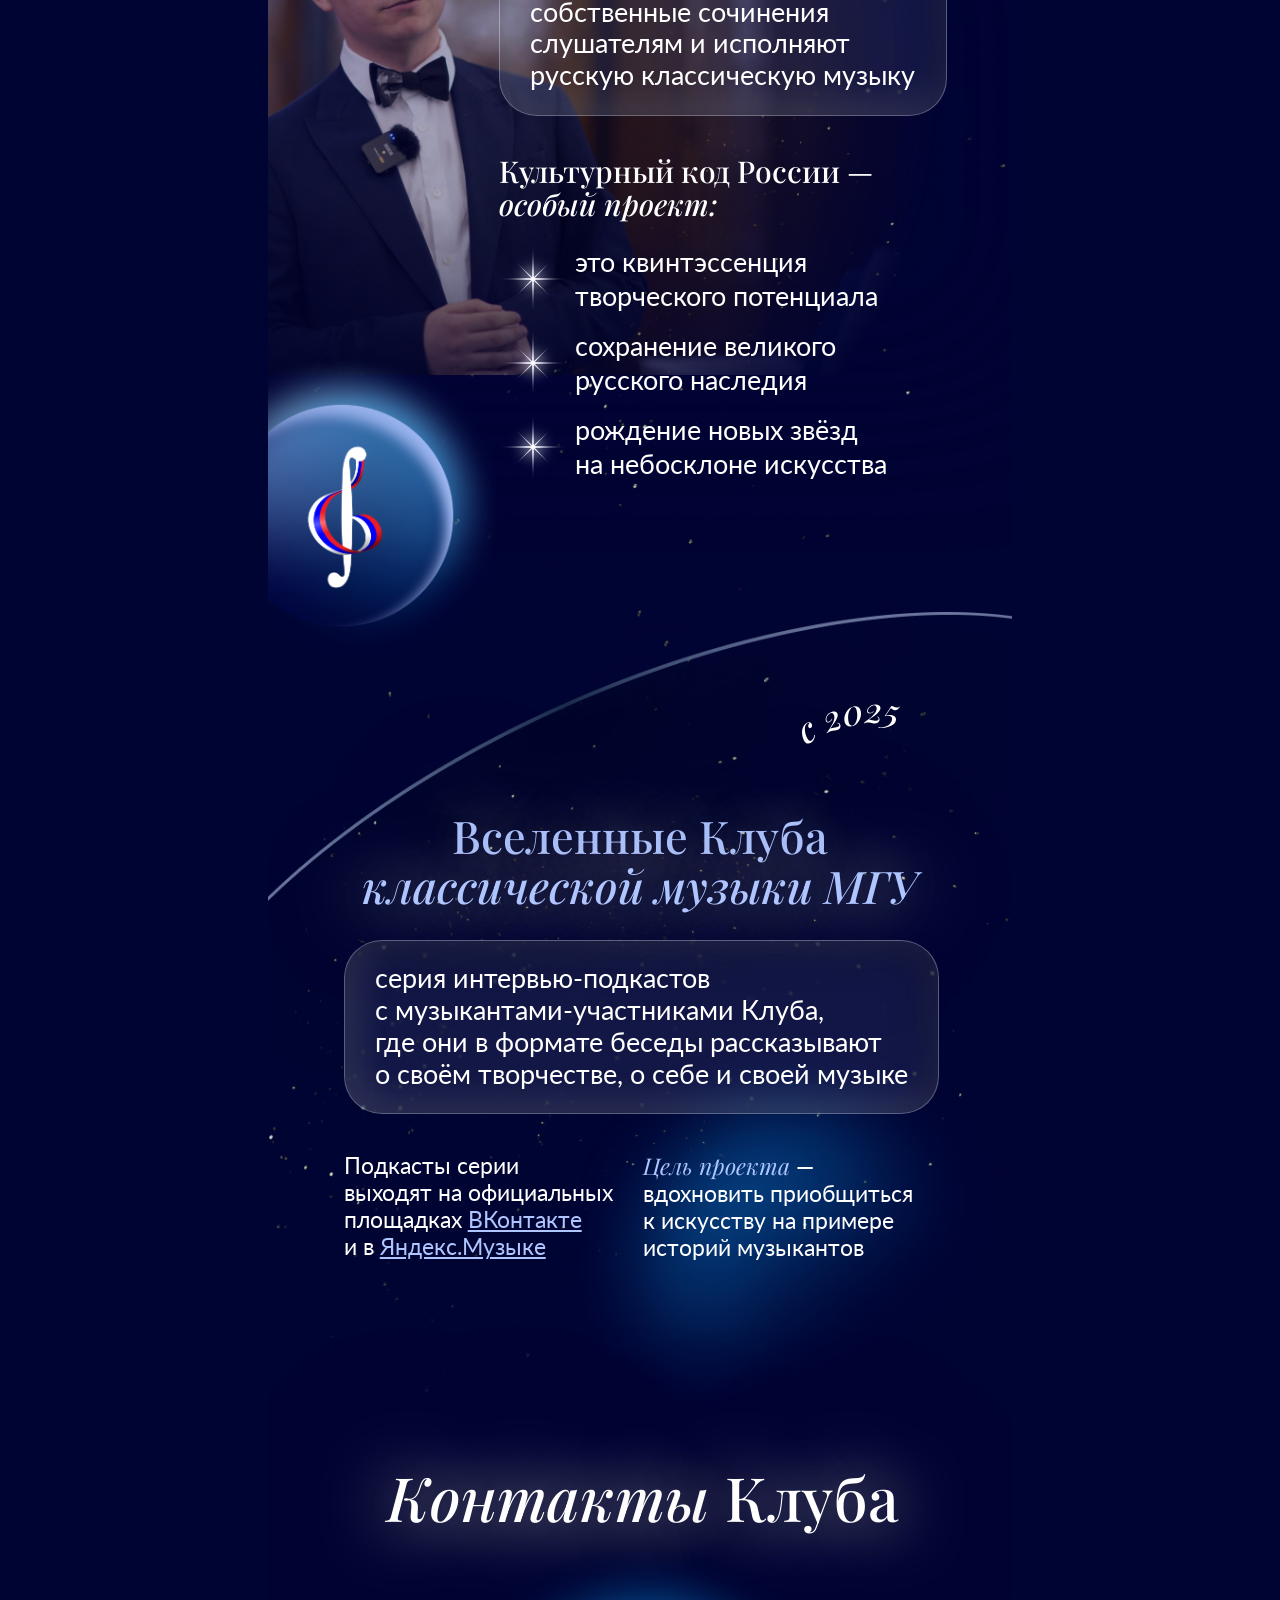
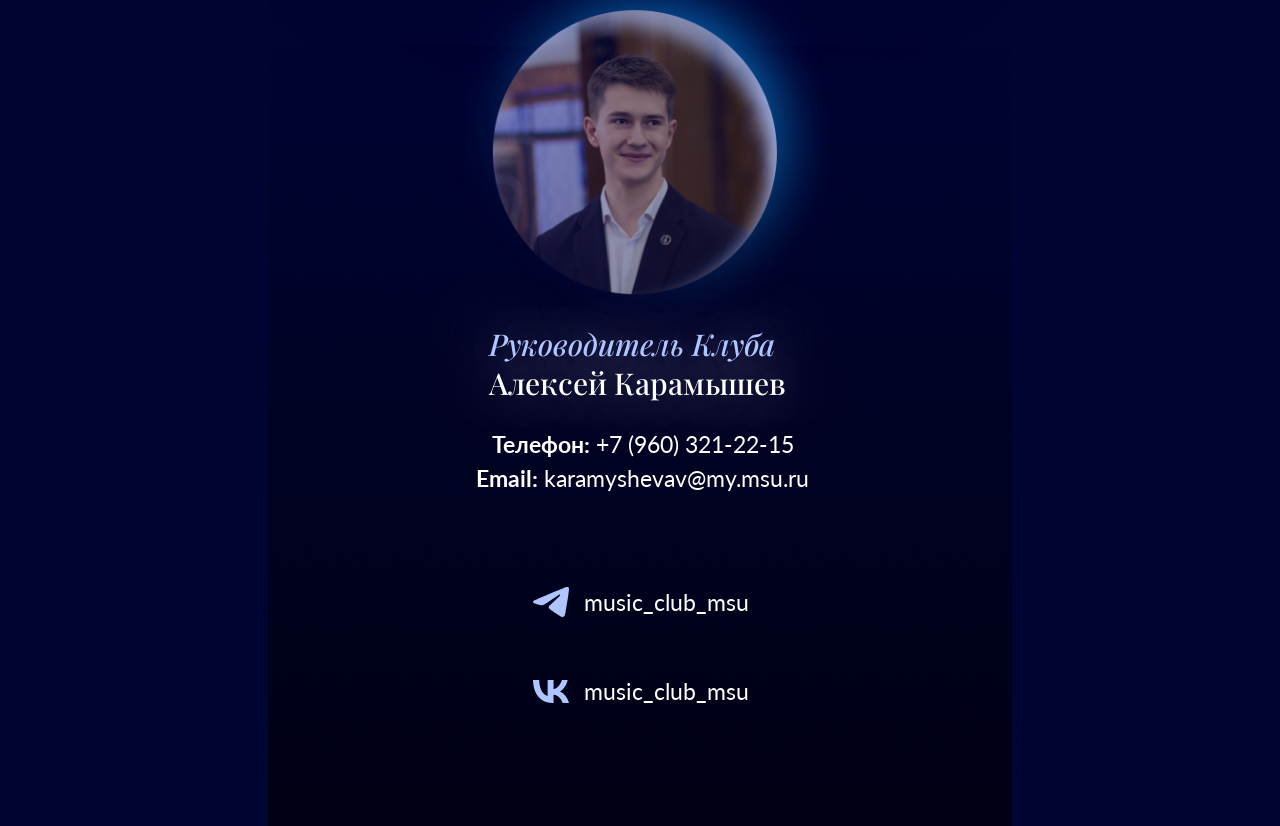
==== commit d1515035: "афиша рабочая!" ====
--- a/index.html
+++ b/index.html
@@ -344,10 +344,10 @@
                 <img src="assets/logo.svg" alt="Логотип Клуба классической музыки МГУ">
             </div>
             <div class="menu-links">
-                <a href="index.html" class="active">Главная</a>
-                <a href="team/index.html">Участники Клуба</a>
-                <a href="afisha/index.html">Афиша</a>
-                <a href="join/index.html">Вступить в Клуб</a>
+                <a href="/" class="active">Главная</a>
+                <a href="team/">Участники Клуба</a>
+                <a href="afisha/">Афиша</a>
+                <a href="join/">Вступить в Клуб</a>
             </div>
         </nav>
     </div>
--- a/css/styles.css
+++ b/css/styles.css
@@ -27,6 +27,7 @@
   background: #000433; 
   overflow: hidden;
   min-height: 852px;
+  position: relative;
 }
 
 .start {
@@ -1188,6 +1189,7 @@
     position: absolute;
     left: 40px;
     top: 32px;
+    filter: drop-shadow(0 0 35px rgb(255, 236, 207)) drop-shadow(0 0 100px rgba(0, 0, 0, 0.75));
 }
 
 .members-star-1 {
@@ -1861,4 +1863,337 @@
     background-color: rgba(175, 197, 255, 0.3);
     border-color: rgba(175, 197, 255, 0.5);
     box-shadow: 0 0 30px rgba(175, 197, 255, 0.15);
+}
+
+.afisha-start {
+    display: block;
+    height: 68px;
+    position: relative;
+    overflow: visible;
+    margin-bottom: 36px;
+}
+
+.afisha-heading .font-pd-mi-32 {
+    text-align: center;
+    text-shadow: 
+        0 0 35px rgb(255, 236, 207),
+        0 0 100px rgba(0, 0, 0, 0.75);
+}
+
+.afisha-sky {
+    height: 512px;
+    position: absolute;
+    left: 0;
+    top: 262px;
+    mix-blend-mode: lighten;
+}
+
+.actual {
+    display: block;
+    position: relative;
+    margin: 36px 0 60px 0;
+    width: 393px;
+    padding: 0 40px 0 40px;
+    height: 631px;
+}
+
+.actual-pic {
+    height: 443px;
+}
+
+.desc {
+    display: flex;
+    flex-direction: column;
+    gap: 32px;
+    padding: 12px 16px;
+    position: absolute;
+    bottom: 0;
+    width: 313px;
+    border-radius: 20px;
+    border: 1px solid rgba(255, 255, 255, 0.3);
+    box-shadow: 
+        inset -3px 3px 20px rgba(0, 2, 20, 0.5),
+        inset 3px -3px 20px rgba(255, 255, 255, 0.2);
+    backdrop-filter: blur(1px);
+}
+
+.info {
+    display: flex;
+    flex-direction: column;
+    gap: 8px;
+}
+
+.name {
+    display: flex;
+    flex-direction: column;
+    gap: 0;
+}
+
+.name .font-pd-m-24 {
+    line-height: 1.2;
+    color: white;
+    text-shadow: 
+        0 0 35px rgb(255, 236, 207),
+        0 0 100px rgba(0, 0, 0, 0.75);
+}
+
+.datetime {
+    display: flex;
+    flex-direction: row;
+    gap: 12px;
+}
+
+.data {
+    display: flex;
+    flex-direction: row;
+    gap: 4px;
+    align-items: end;
+}
+
+.data .font-pd-mi-28 {
+    font-style: normal;
+    line-height: 1.0;
+}
+
+.data .font-pd-mi-16 {
+    color: #AFC5FF;
+}
+
+.datetime .font-pd-mi-28 {
+    font-style: normal;
+    line-height: 1.0;
+}
+
+.place {
+    display: flex;
+    flex-direction: column;
+    gap: 0;
+}
+
+.register-btn {
+    height: 36px;
+    width: 100%;
+    padding: 8px 12px;
+    background-color: rgba(175, 197, 255, 0.5);
+    border-radius: 15px;
+    border: 0.5px solid rgba(255, 255, 255, 0.3);
+    box-shadow: 
+        inset -3px 3px 20px rgba(0, 2, 20, 0.5),
+        inset 3px -3px 20px rgba(255, 255, 255, 0.2);
+    backdrop-filter: blur(1px);
+    color: white;
+    font-family: "Playfair Display", serif;
+    font-size: 16px;
+    font-weight: 400;
+    line-height: 1.3;
+    cursor: pointer;
+    transition: all 0.3s ease;
+    display: flex;
+    justify-content: center;
+    align-items: center;
+    text-decoration: none;
+    box-sizing: border-box;
+}
+
+.past {
+    display: block;
+    position: relative;
+    padding: 0 40px 0 40px;
+}
+
+.past .font-pd-m-24 {
+    color: white;
+    margin-bottom: 28px;
+    text-shadow: 
+        0 0 35px rgb(255, 236, 207),
+        0 0 100px rgba(0, 0, 0, 0.75);
+}
+
+.past .font-pd-mi-24 {
+    color: white;
+    margin-bottom: 28px;
+    text-shadow: 
+        0 0 35px rgb(255, 236, 207),
+        0 0 100px rgba(0, 0, 0, 0.75);
+}
+
+.show-more-btn {
+    display: block;
+    width: auto;
+    background-color: transparent;
+    padding: 0;
+    margin-right: 0;
+    margin-left: auto;
+    border: none;
+}
+
+.show-more-btn p {
+    font-family: 'Lato';
+    font-weight: 400;
+    font-size: 12px;
+    line-height: 1.2;
+    opacity: 0.6;
+    color: white;
+    margin: 20px 0 0 0;
+}
+
+.show-more-btn:hover {
+    cursor: pointer;
+    text-shadow: 
+        0 0 35px rgb(255, 236, 207),
+        0 0 100px rgba(0, 0, 0, 0.75);
+}
+
+.past-list {
+    display: grid;
+    grid-template-columns: repeat(2, 148px); 
+    gap: 17px; 
+    justify-content: start;
+}
+
+.past-card img {
+    width: 148px;
+    height: 209px;
+}
+
+.past-card-hidden {
+    display: none;
+}
+
+.footer {
+    display: block;
+    position: relative;
+    height: 182px;
+    margin-top: 24px;
+    overflow: visible;
+}
+
+.afisha-contacts {
+    display: flex;
+    flex-direction: column;
+    gap: 8px;
+    padding: 44px 140px 52px 140px;
+}
+
+.afisha-shading {
+    width: 393px;
+    position: absolute;
+    bottom: 0;
+    left: 0;
+}
+
+.empty {
+    display: block;
+    position: relative;
+    margin: 36px 40px 68px 40px;
+}
+
+.empty .font-lato-12 {
+    text-align: center;
+}
+
+.modal-overlay {
+    position: fixed;
+    inset: 0;
+    background: rgba(0, 4, 51, 0.7);
+    backdrop-filter: blur(8px);
+    display: flex;
+    justify-content: center;
+    align-items: flex-start;
+    overflow-y: auto;
+    -webkit-overflow-scrolling: touch;
+    opacity: 0;
+    visibility: hidden;
+    transition: opacity 0.3s ease, visibility 0.3s ease;
+    z-index: 100;
+    padding: 40px 20px;
+}
+
+.modal-overlay.open {
+    opacity: 1;
+    visibility: visible;
+}
+
+.modal-overlay.open {
+    opacity: 1;
+    visibility: visible;
+}
+
+.modal {
+    position: relative;
+    width: 313px;
+    padding: 0;
+    border-radius: 25px;
+    border: 1px solid rgba(255, 255, 255, 0.3);
+    background-color: rgba(0, 4, 51, 0.85);
+    box-shadow: 
+        inset -3px 3px 20px rgba(0, 2, 20, 0.5),
+        inset 3px -3px 20px rgba(255, 255, 255, 0.2);
+    backdrop-filter: blur(4px);
+    transform: scale(0.95);
+    transition: transform 0.3s ease;
+    overflow: hidden;
+}
+
+.modal-overlay.open .modal {
+    transform: scale(1);
+}
+
+.modal-close {
+    position: absolute;
+    top: 8px;
+    right: 12px;
+    z-index: 2;
+    background: none;
+    border: none;
+    color: white;
+    font-size: 24px;
+    line-height: 1;
+    cursor: pointer;
+    padding: 0;
+    opacity: 0.7;
+    transition: opacity 0.2s ease;
+    text-shadow: 0 0 8px rgba(0, 0, 0, 0.6);
+}
+
+.modal-close:hover {
+    opacity: 1;
+}
+
+.modal-pic {
+    display: block;
+    width: 100%;
+    height: auto;
+    border-radius: 20px 20px 0 0;
+}
+
+.modal-desc {
+    display: flex;
+    flex-direction: column;
+    gap: 32px;
+    padding: 12px 16px 16px 16px;
+}
+
+.modal-links {
+    display: flex;
+    flex-direction: column;
+    gap: 8px;
+}
+
+.modal-links .register-btn {
+    font-family: "Lato";
+    font-weight: 400;
+    font-size: 12px;
+    line-height: 1.2;
+    text-align: center;
+    display: flex;
+    justify-content: center;
+    align-items: center;
+    height: auto;
+    min-height: 36px;
+    padding: 8px 12px;
+}
+
+.modal .datetime {
+    gap: 8px;
 }
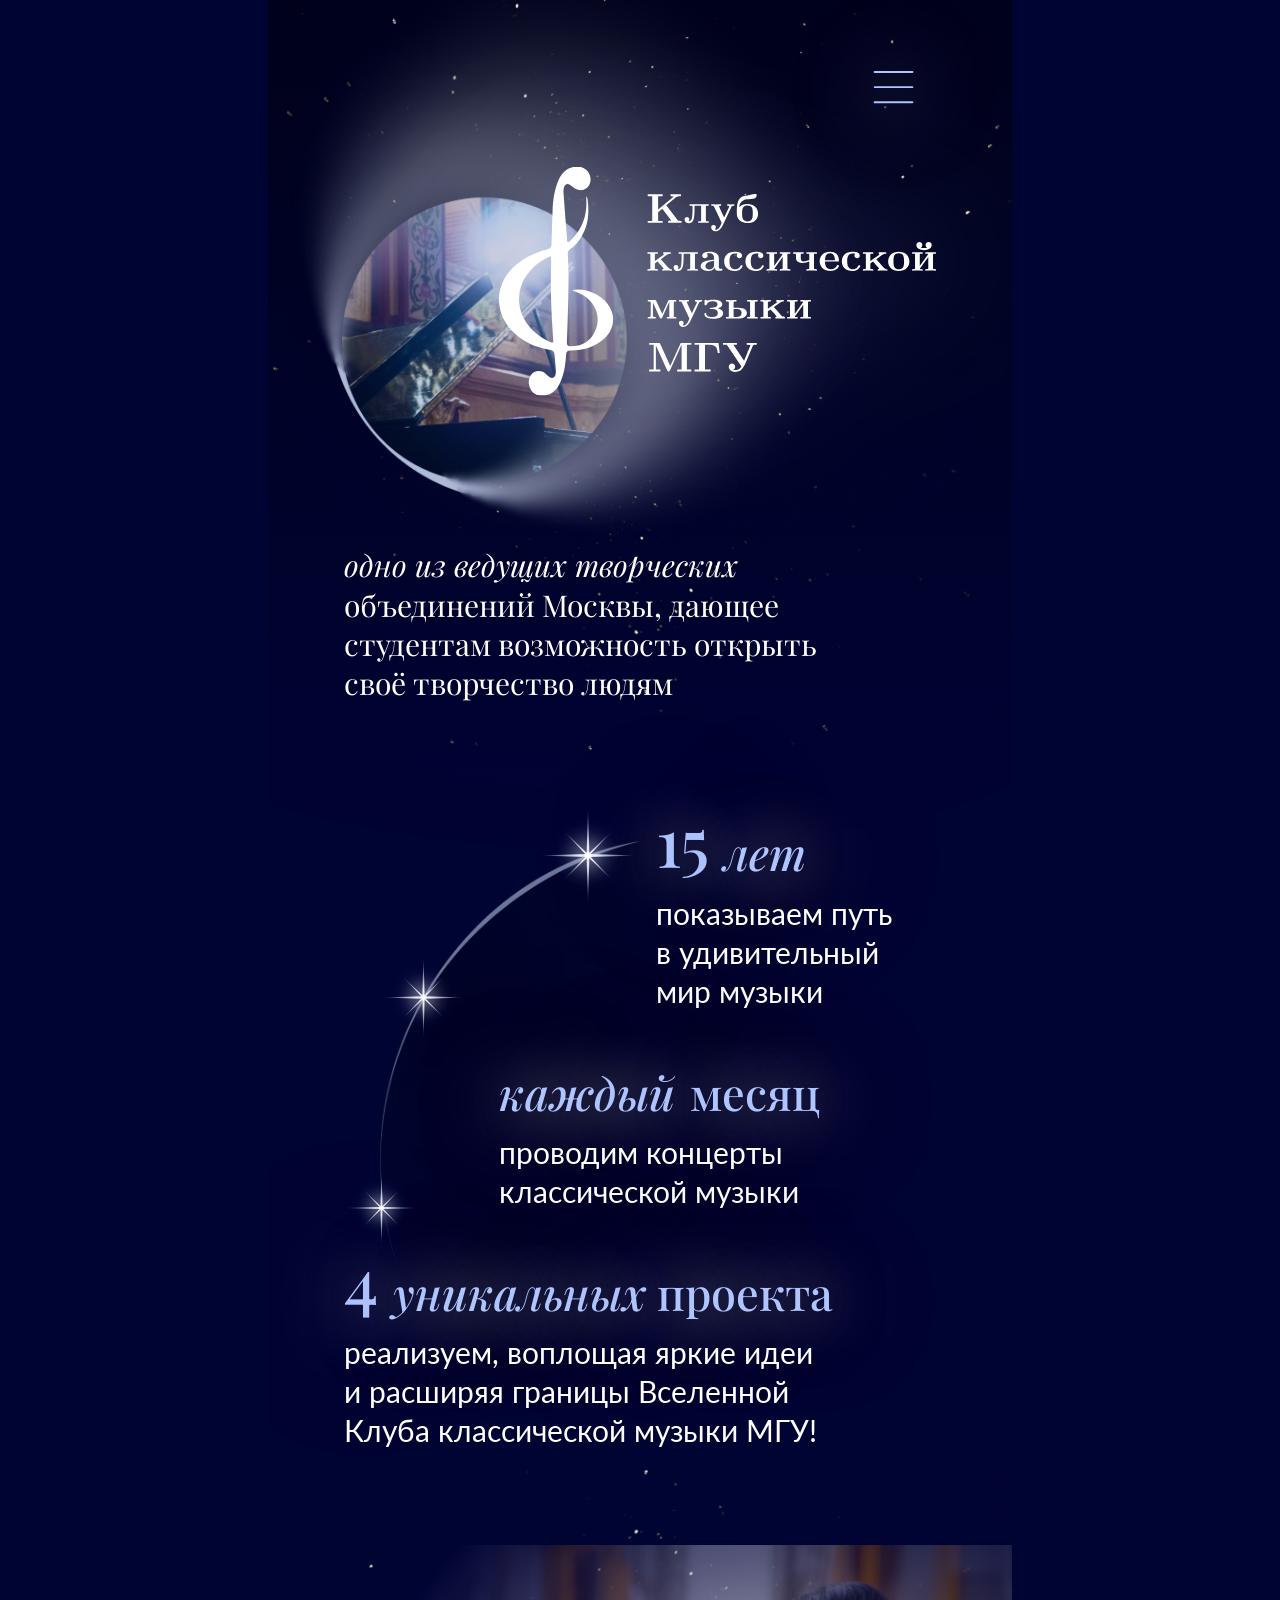
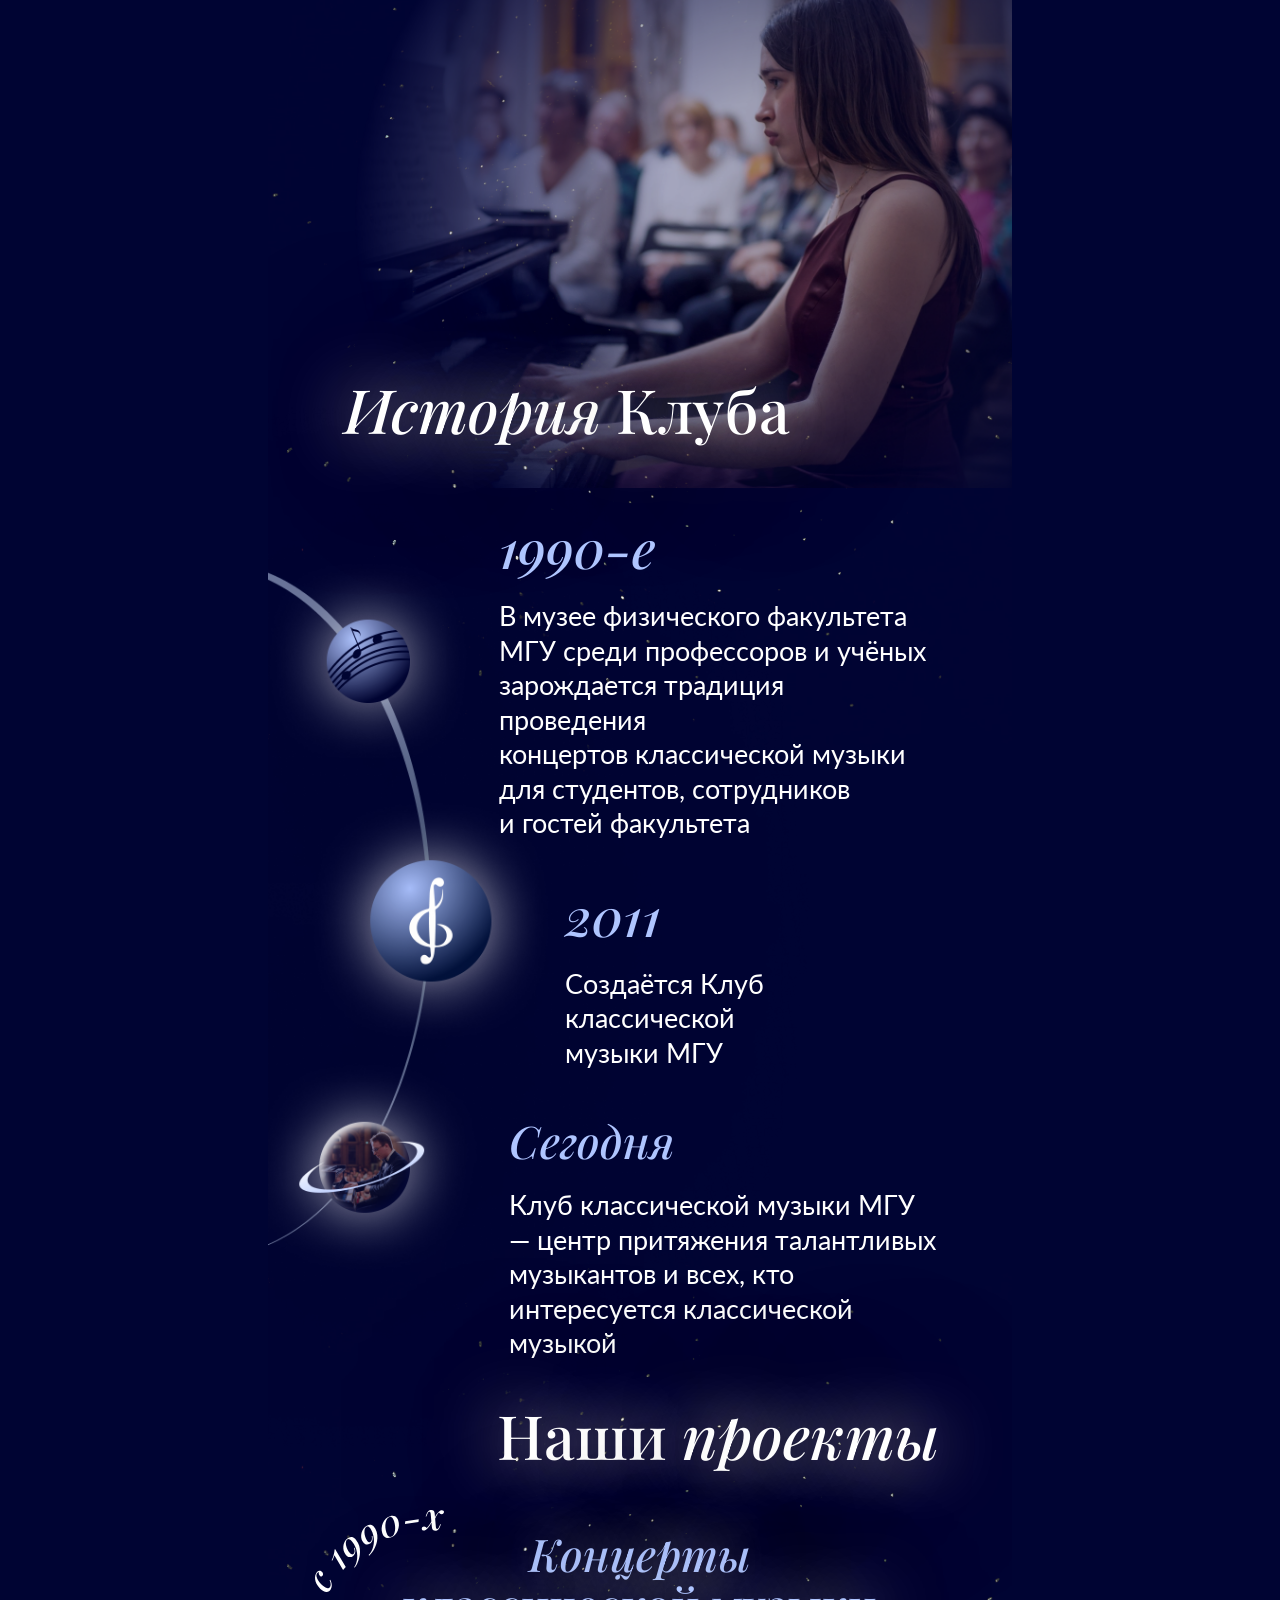
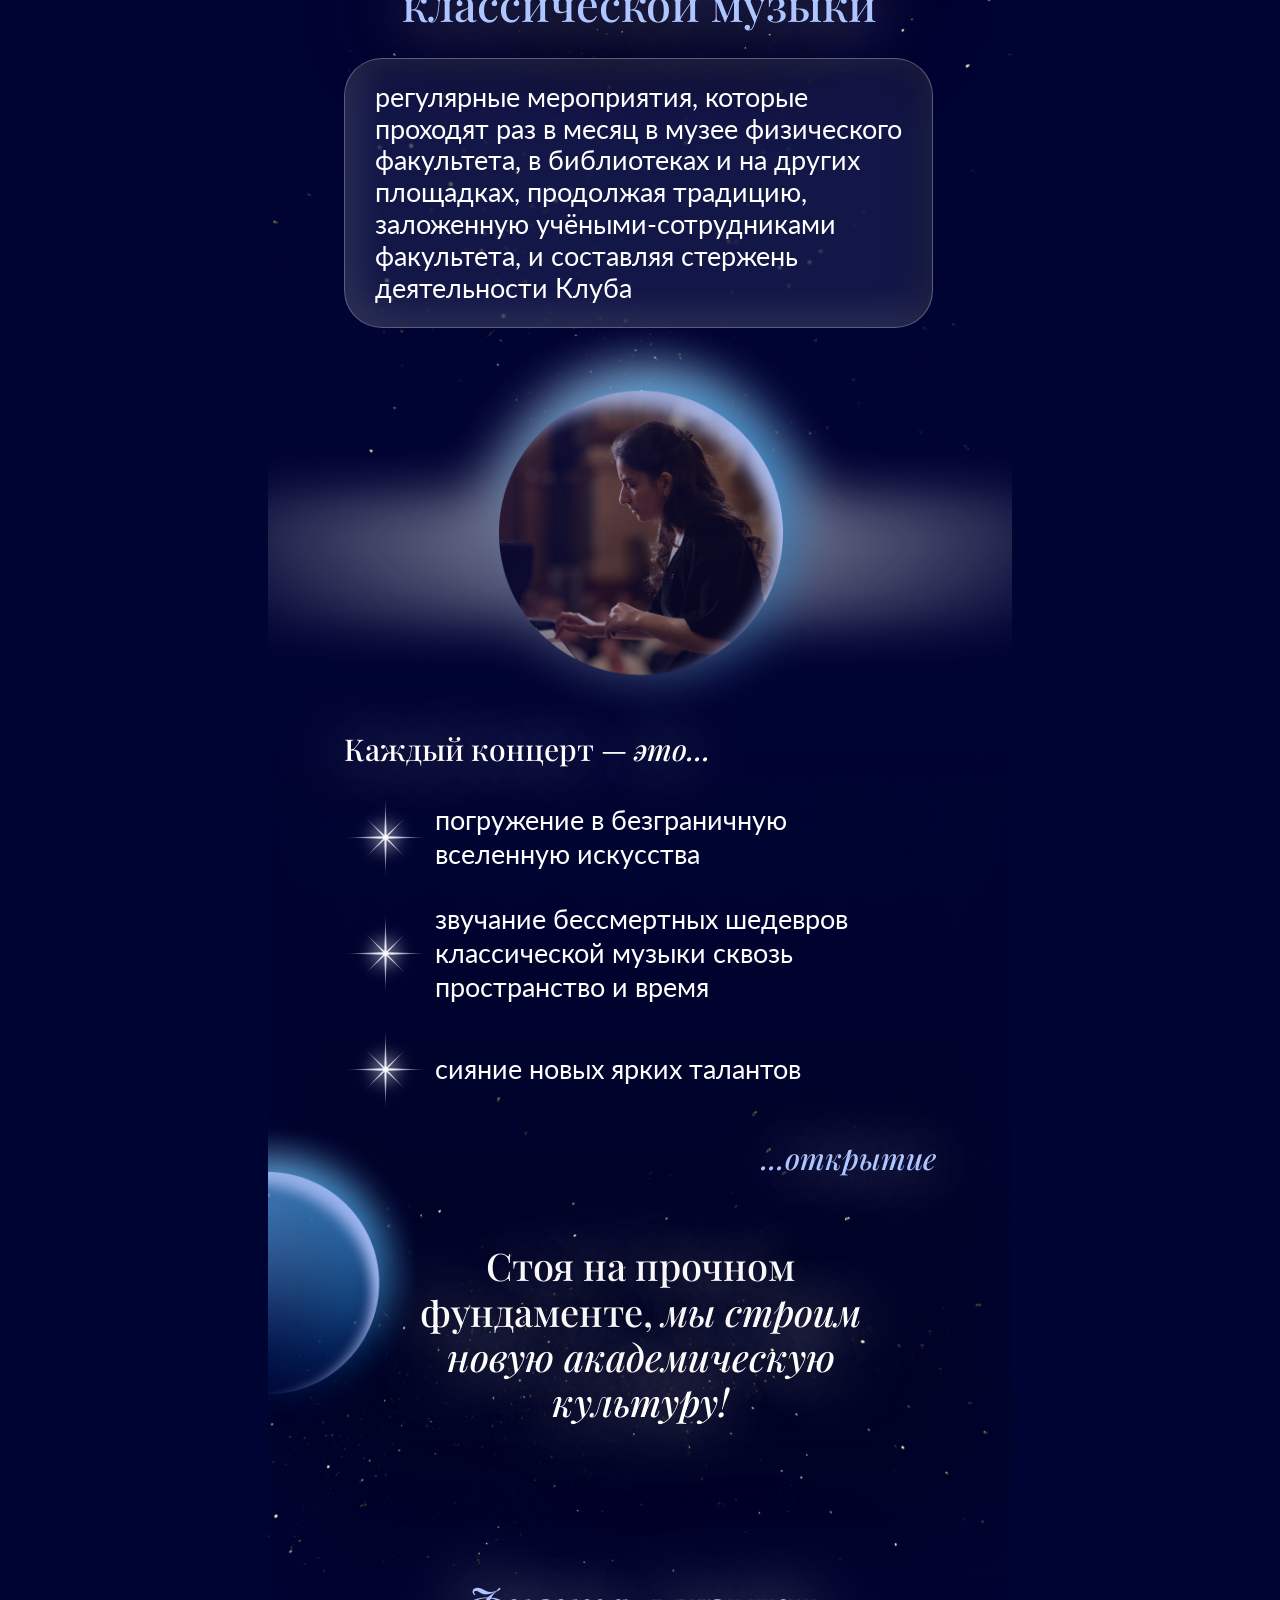
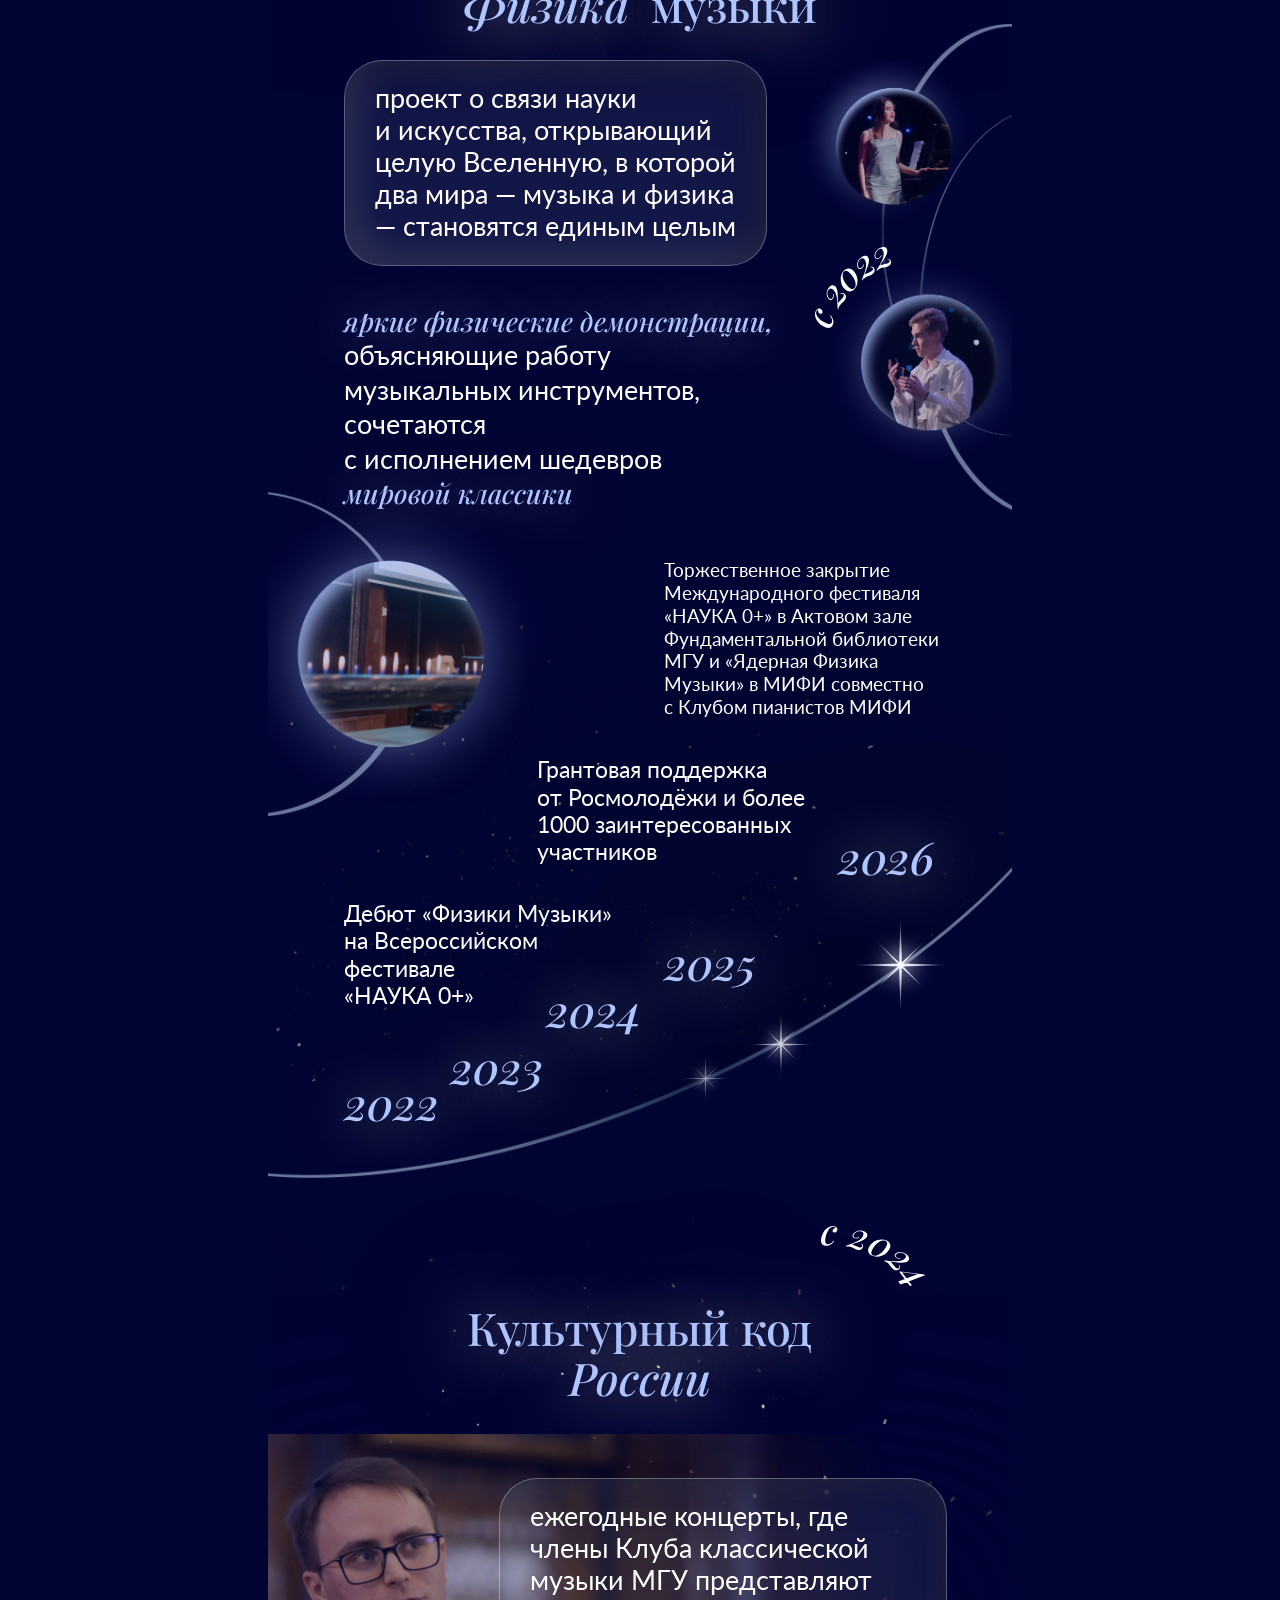
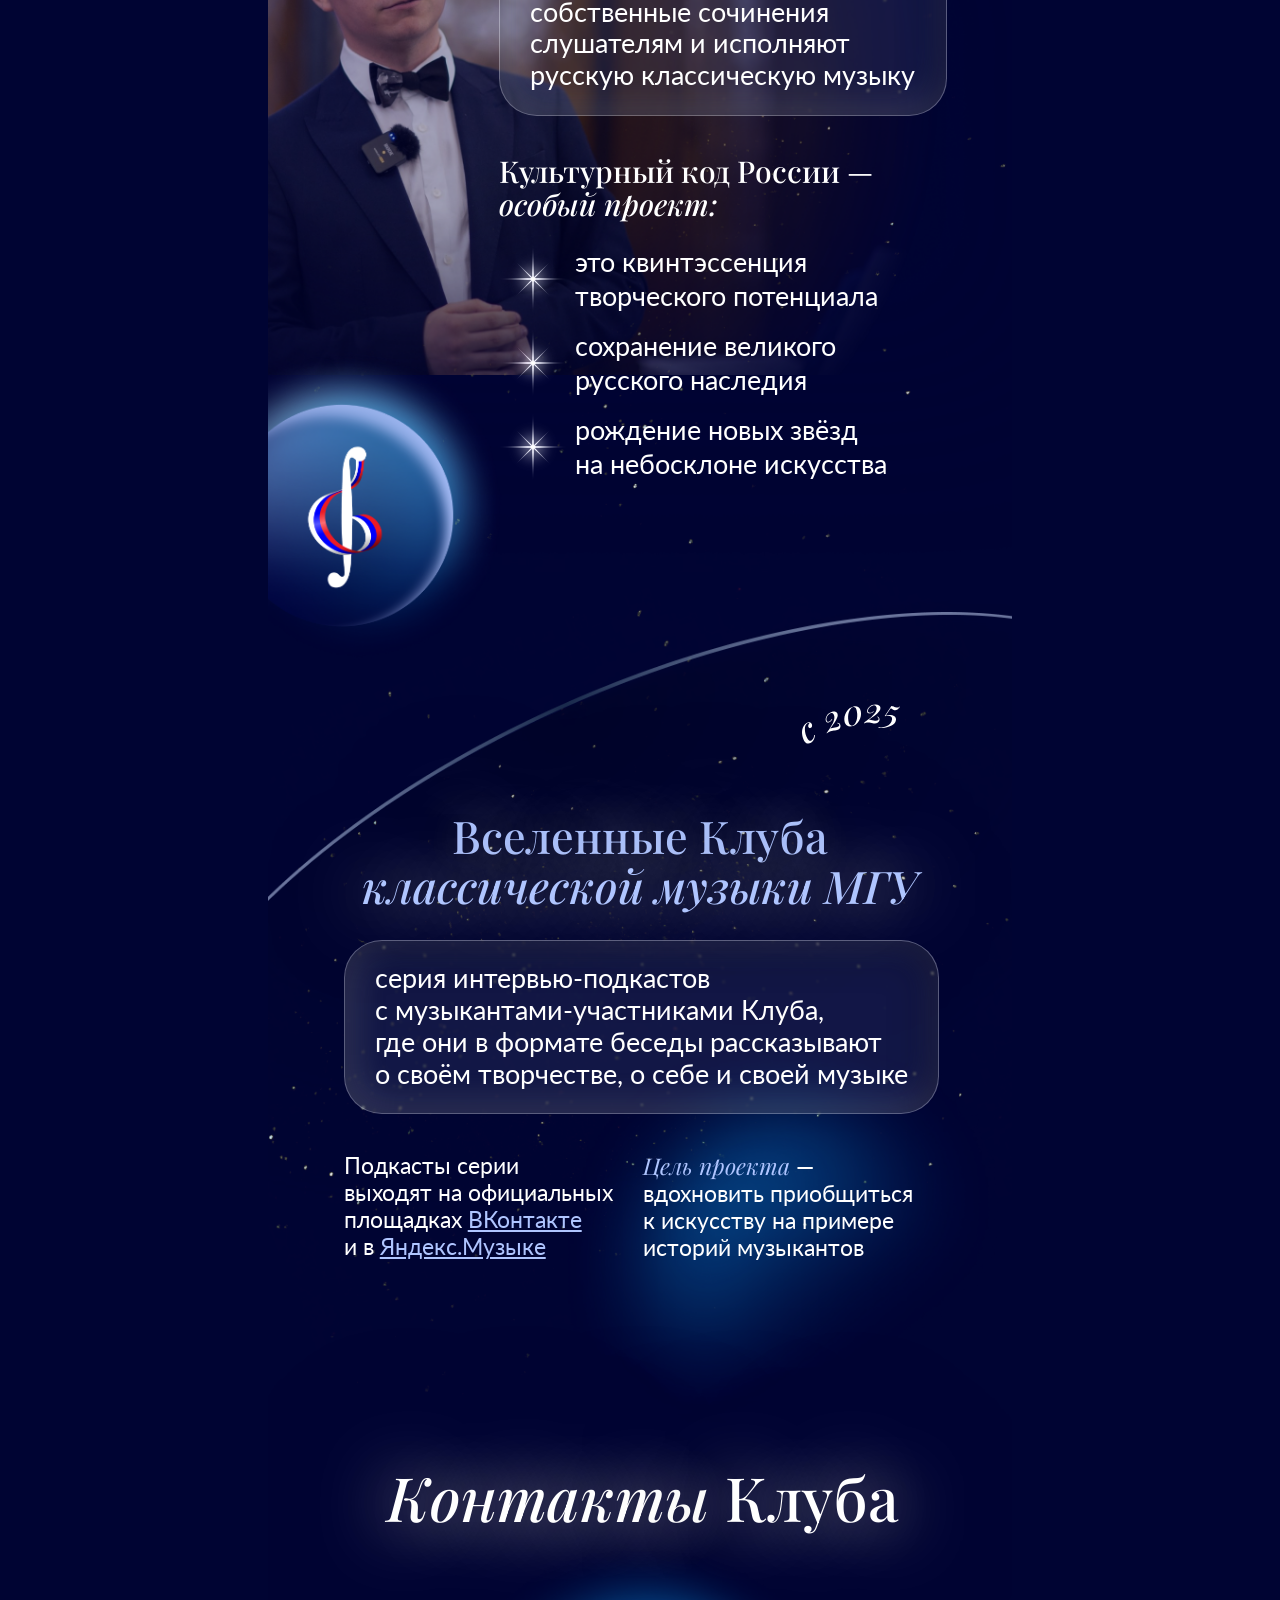
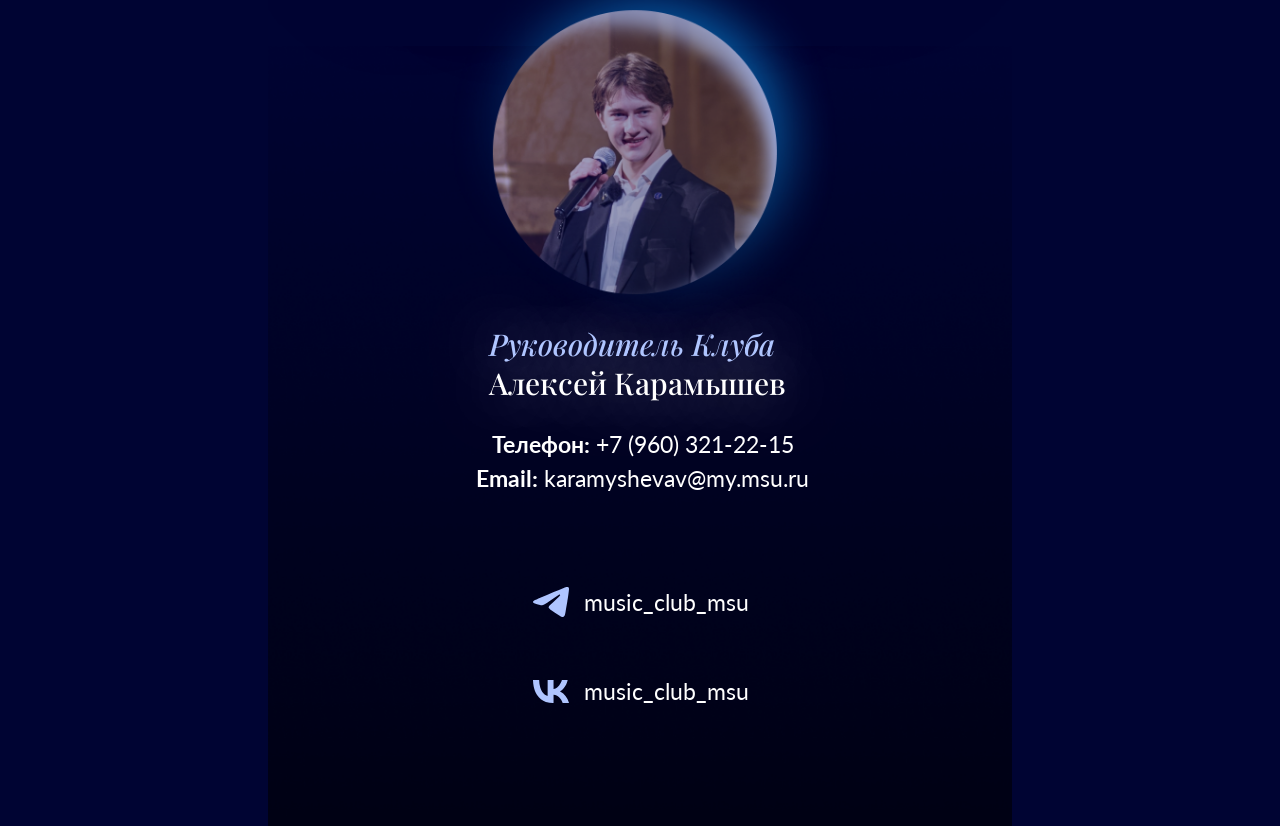
==== commit 36b1dbf7: "google" ====
--- a/index.html
+++ b/index.html
@@ -5,6 +5,7 @@
     <link rel="icon" type="image/png" href="assets/icon.png" />
     <title>Клуб классической музыки МГУ</title>
     <link rel="stylesheet" href="css/styles.css">
+    <meta name="google-site-verification" content="34Ywd9oZU9u_PtXH935RKB5eJlteWWSK8BBdka-c37M" />
 </head>
 <body>
     <div id="stage">
--- a/css/styles.css
+++ b/css/styles.css
@@ -1926,7 +1926,7 @@
 .name {
     display: flex;
     flex-direction: column;
-    gap: 0;
+    gap: 4px;
 }
 
 .name .font-pd-m-24 {
@@ -2123,7 +2123,7 @@
     position: relative;
     width: 313px;
     padding: 0;
-    border-radius: 25px;
+    border-radius: 30px;
     border: 1px solid rgba(255, 255, 255, 0.3);
     background-color: rgba(0, 4, 51, 0.85);
     box-shadow: 
@@ -2196,4 +2196,8 @@
 
 .modal .datetime {
     gap: 8px;
+}
+
+.modal .name {
+    width: auto;
 }
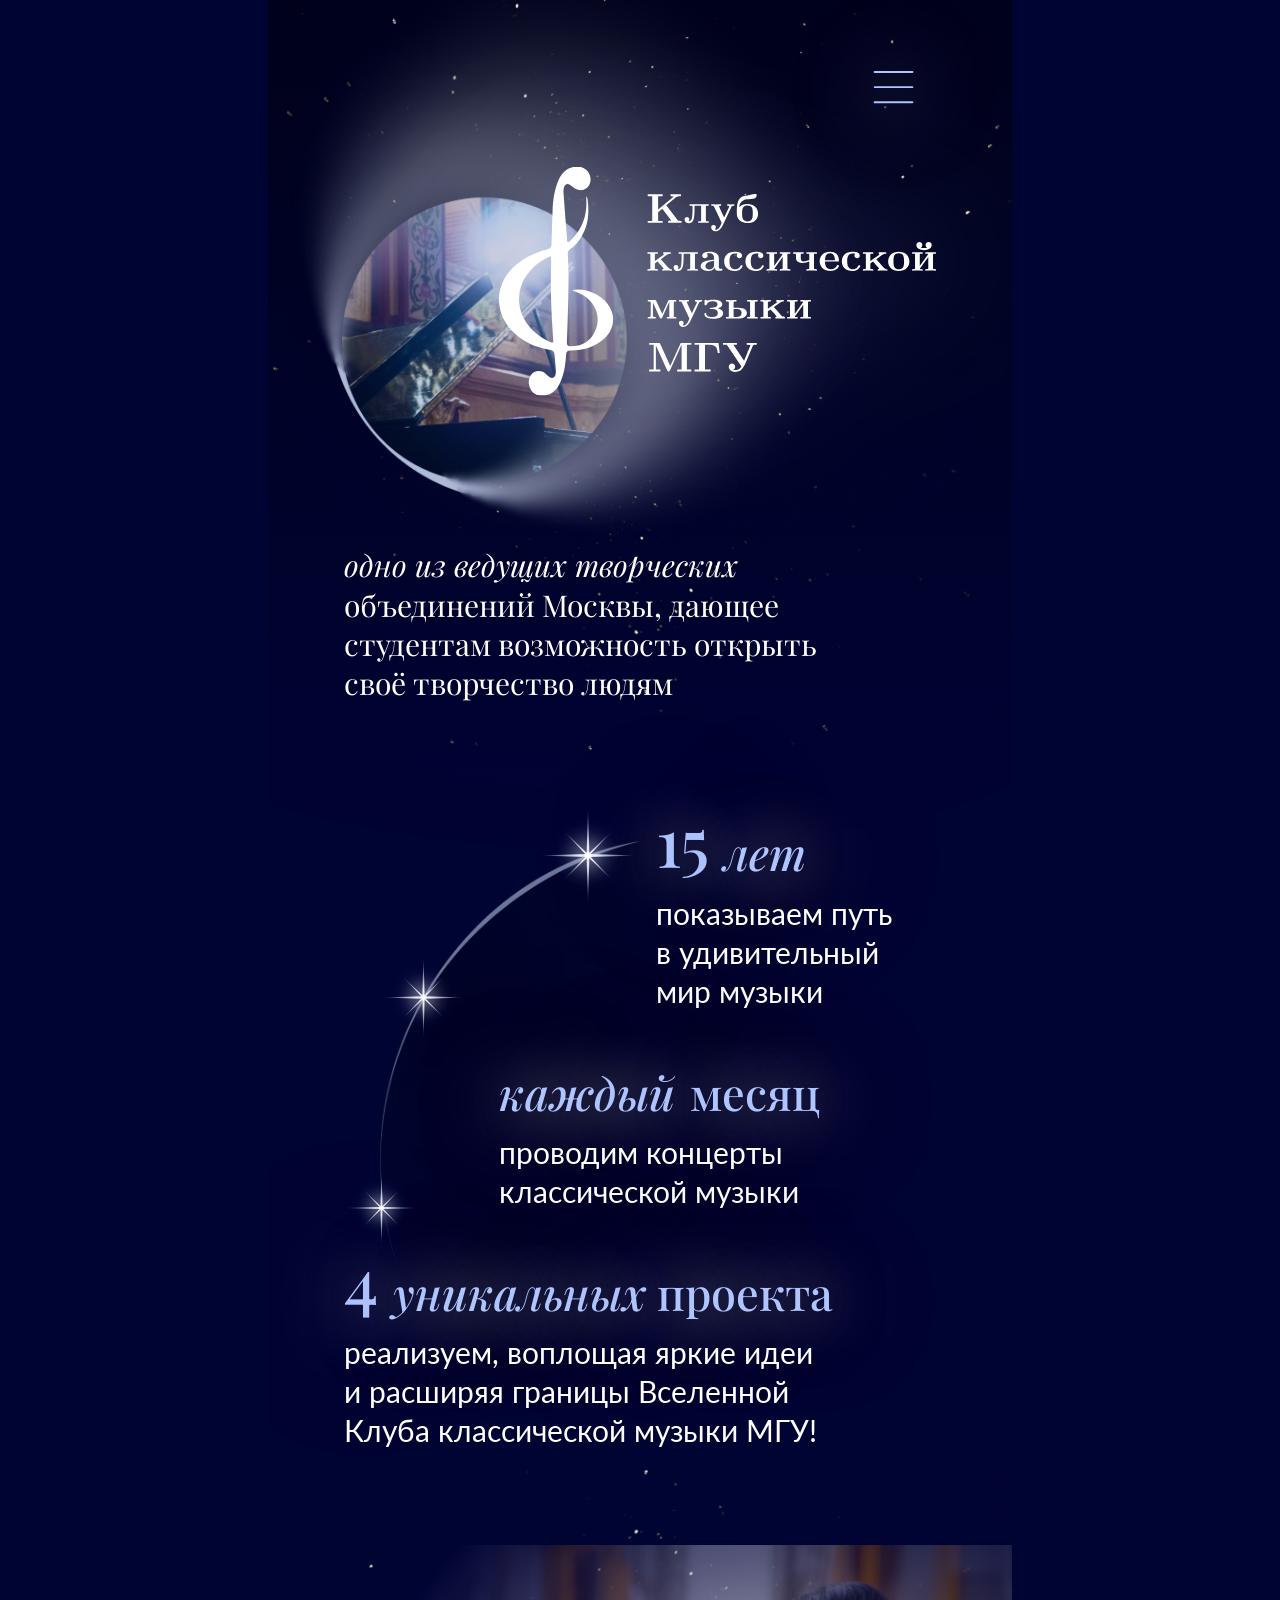
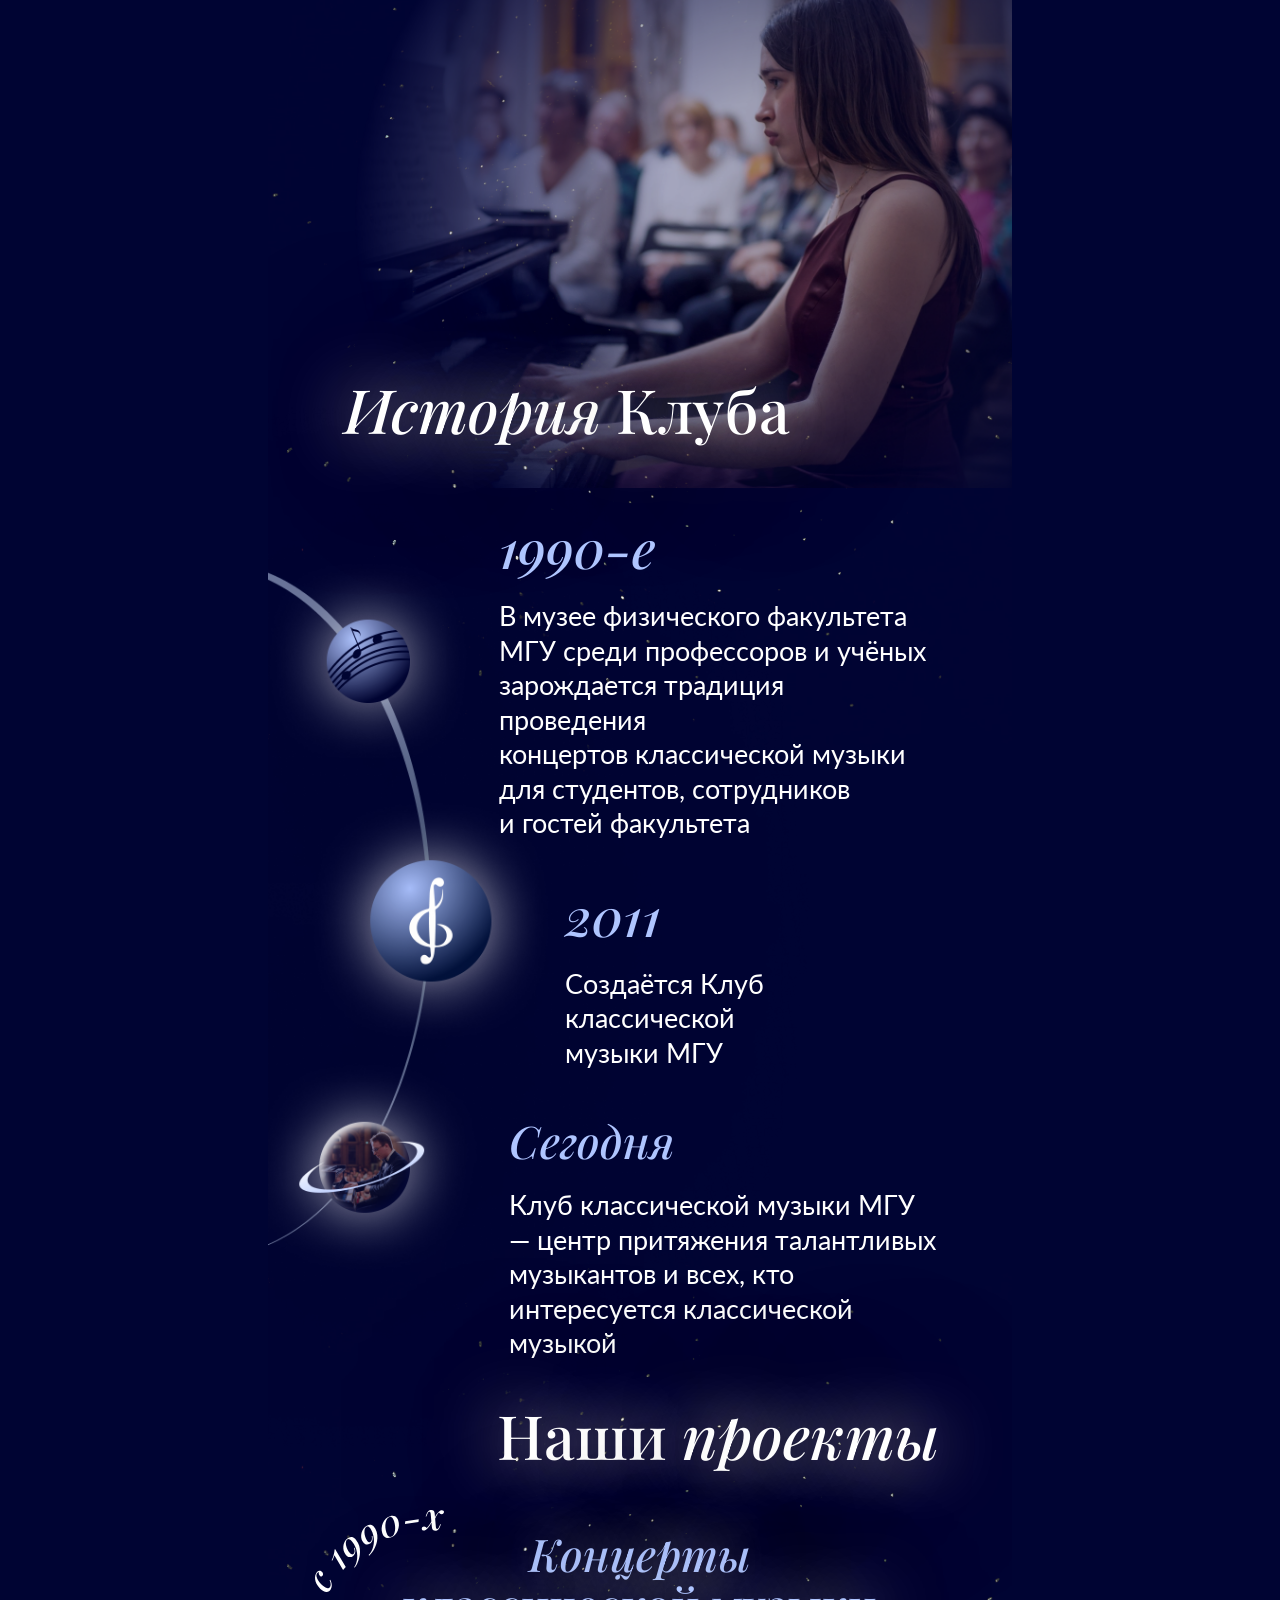
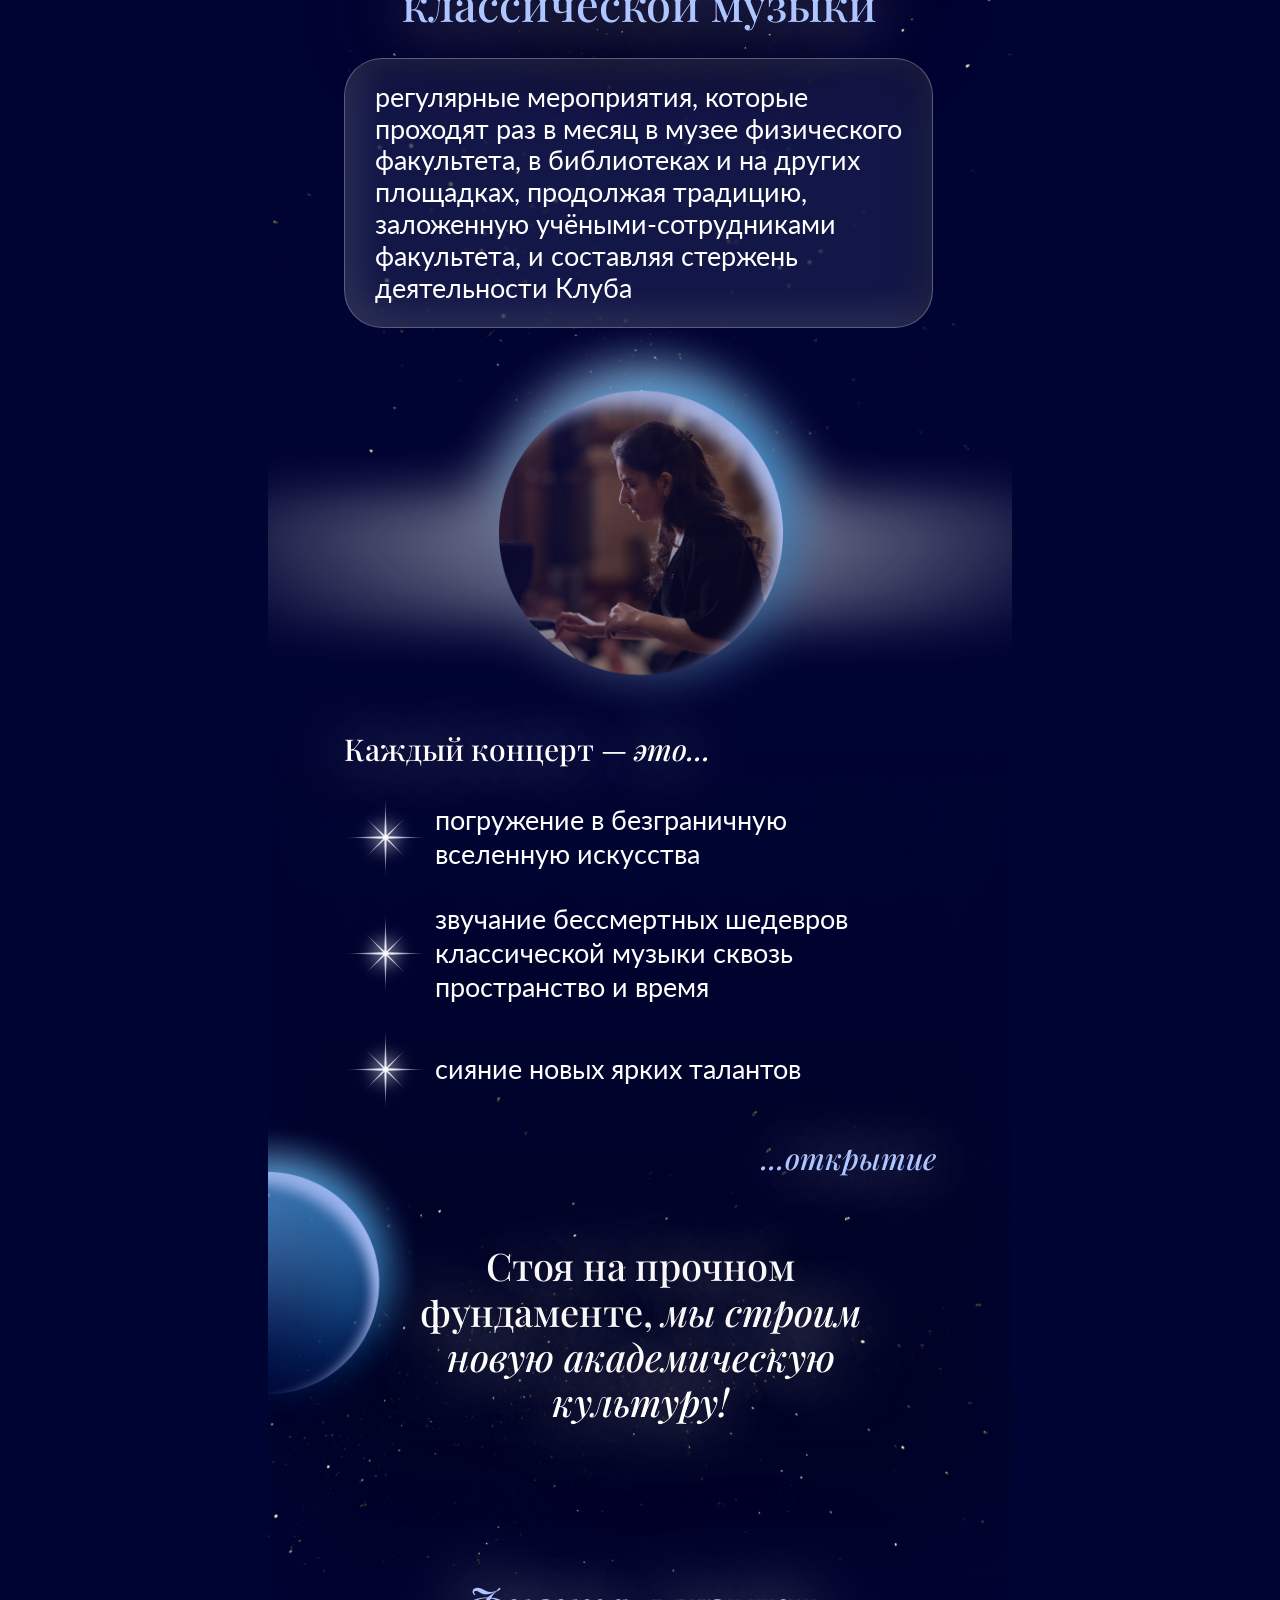
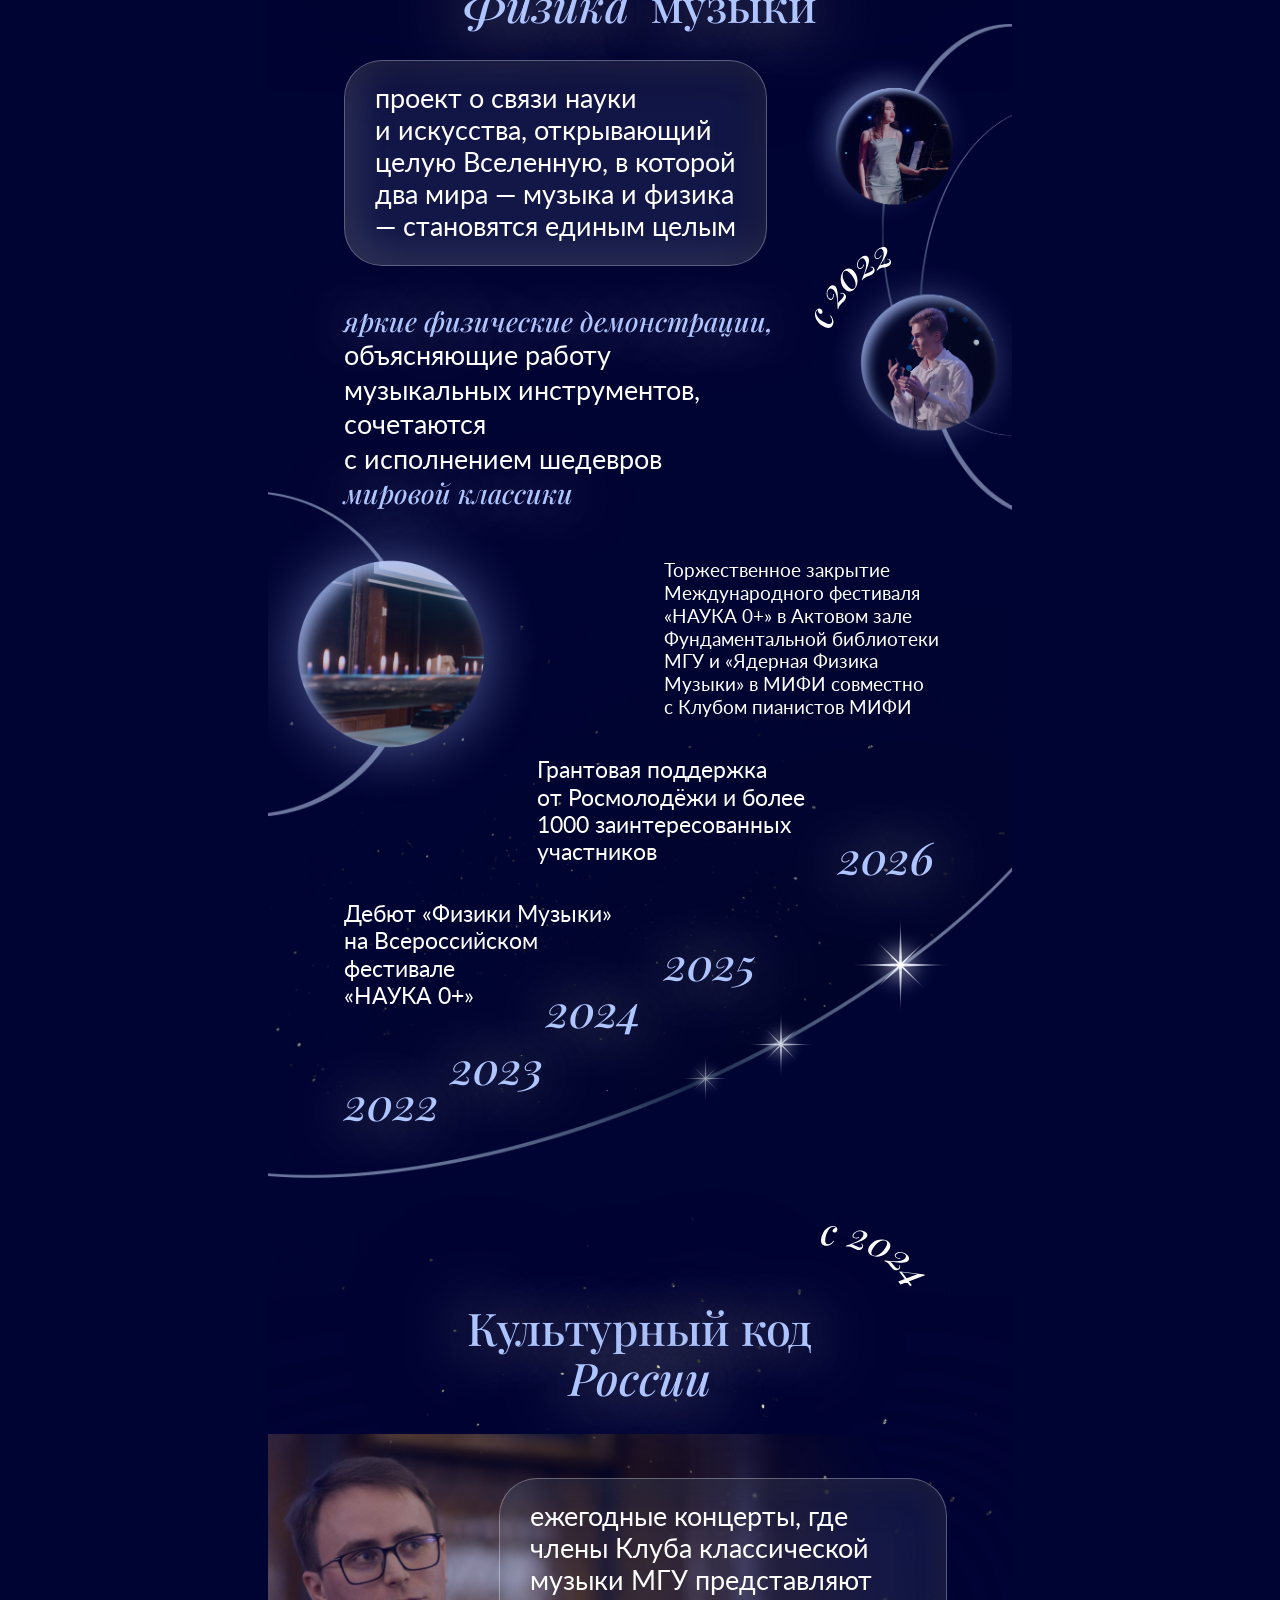
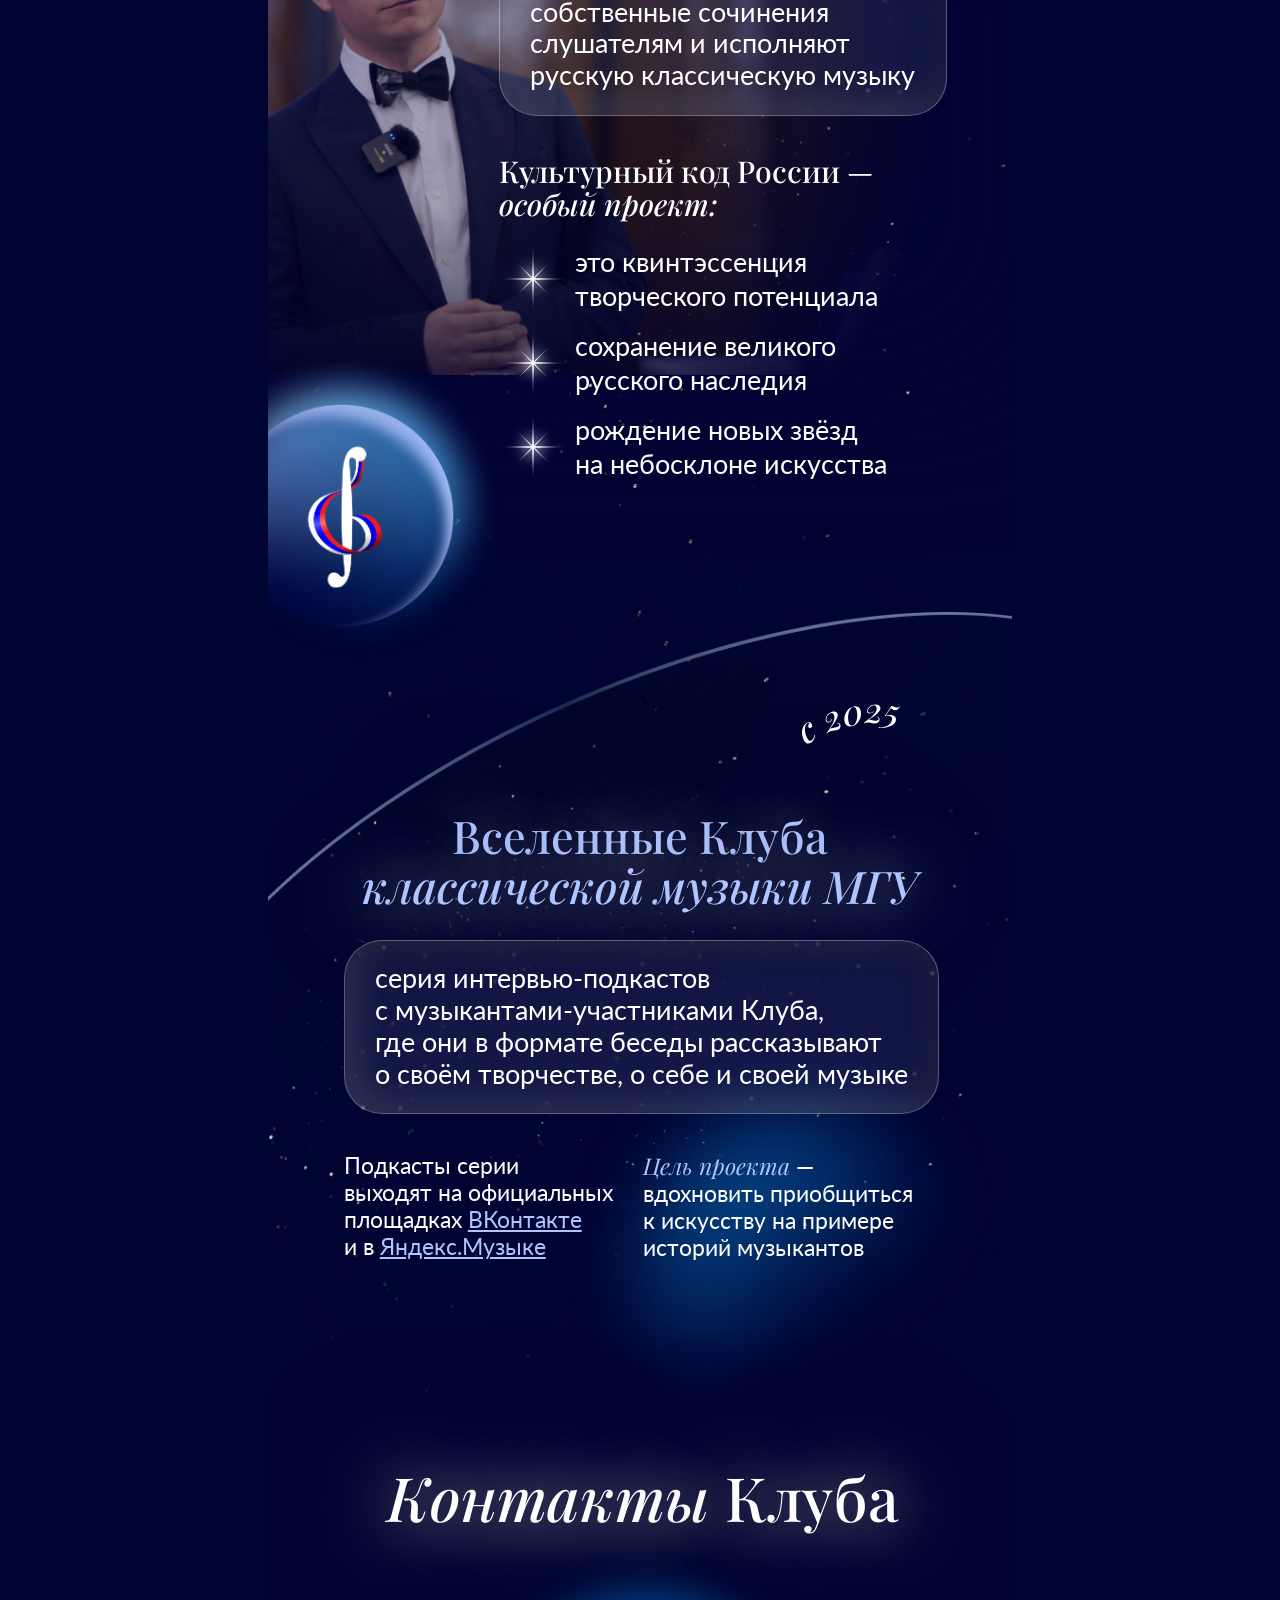
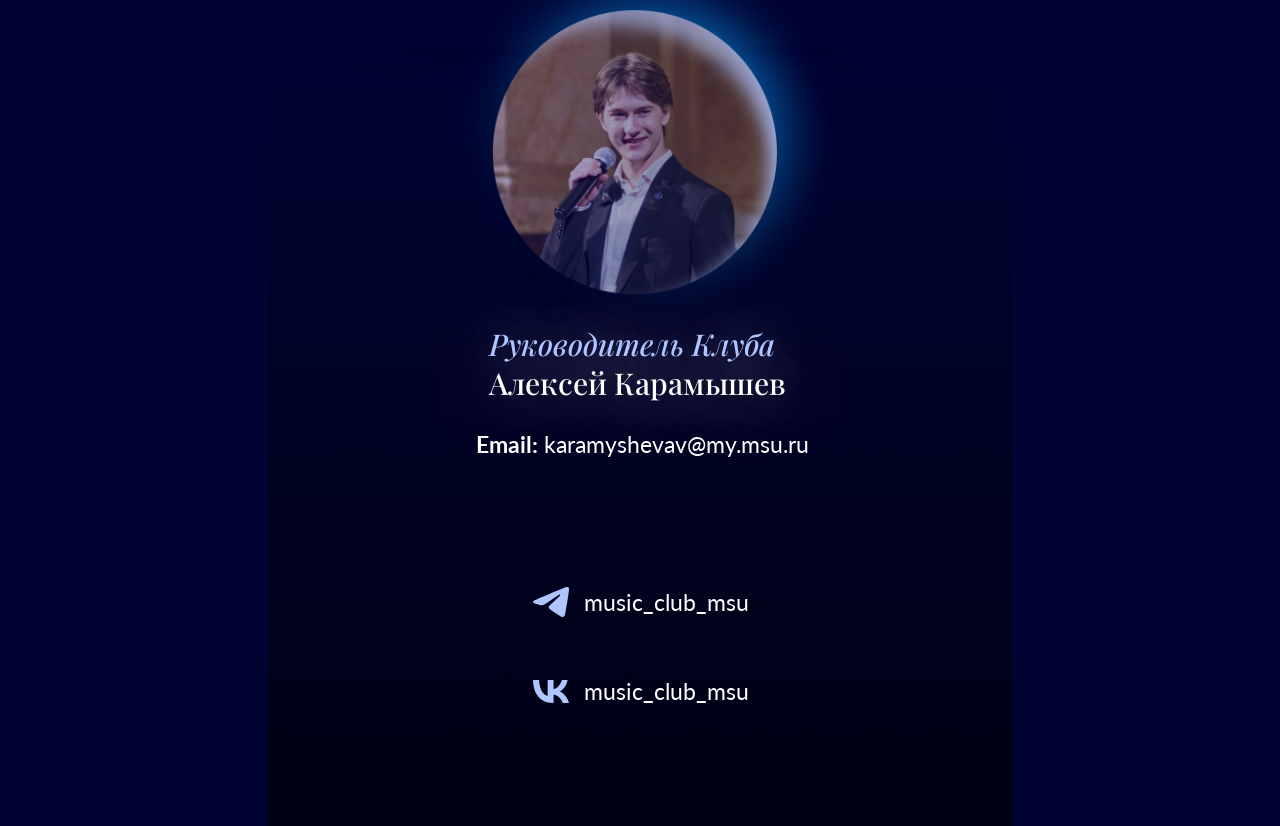
==== commit 6c9bcc46: "тайна теелфона Лёши" ====
--- a/index.html
+++ b/index.html
@@ -316,7 +316,6 @@
                 </div>
                 <div class="director-contacts">
                     <p class="font-lato-12" style="line-height: 1.5; text-align: center;">
-                        <span style="font-weight: 700;">Телефон:&nbsp;</span>+7 (960) 321-22-15<br />
                         <span style="font-weight: 700;">Email:&nbsp;</span>karamyshevav@my.msu.ru
                     </p>
                 </div>
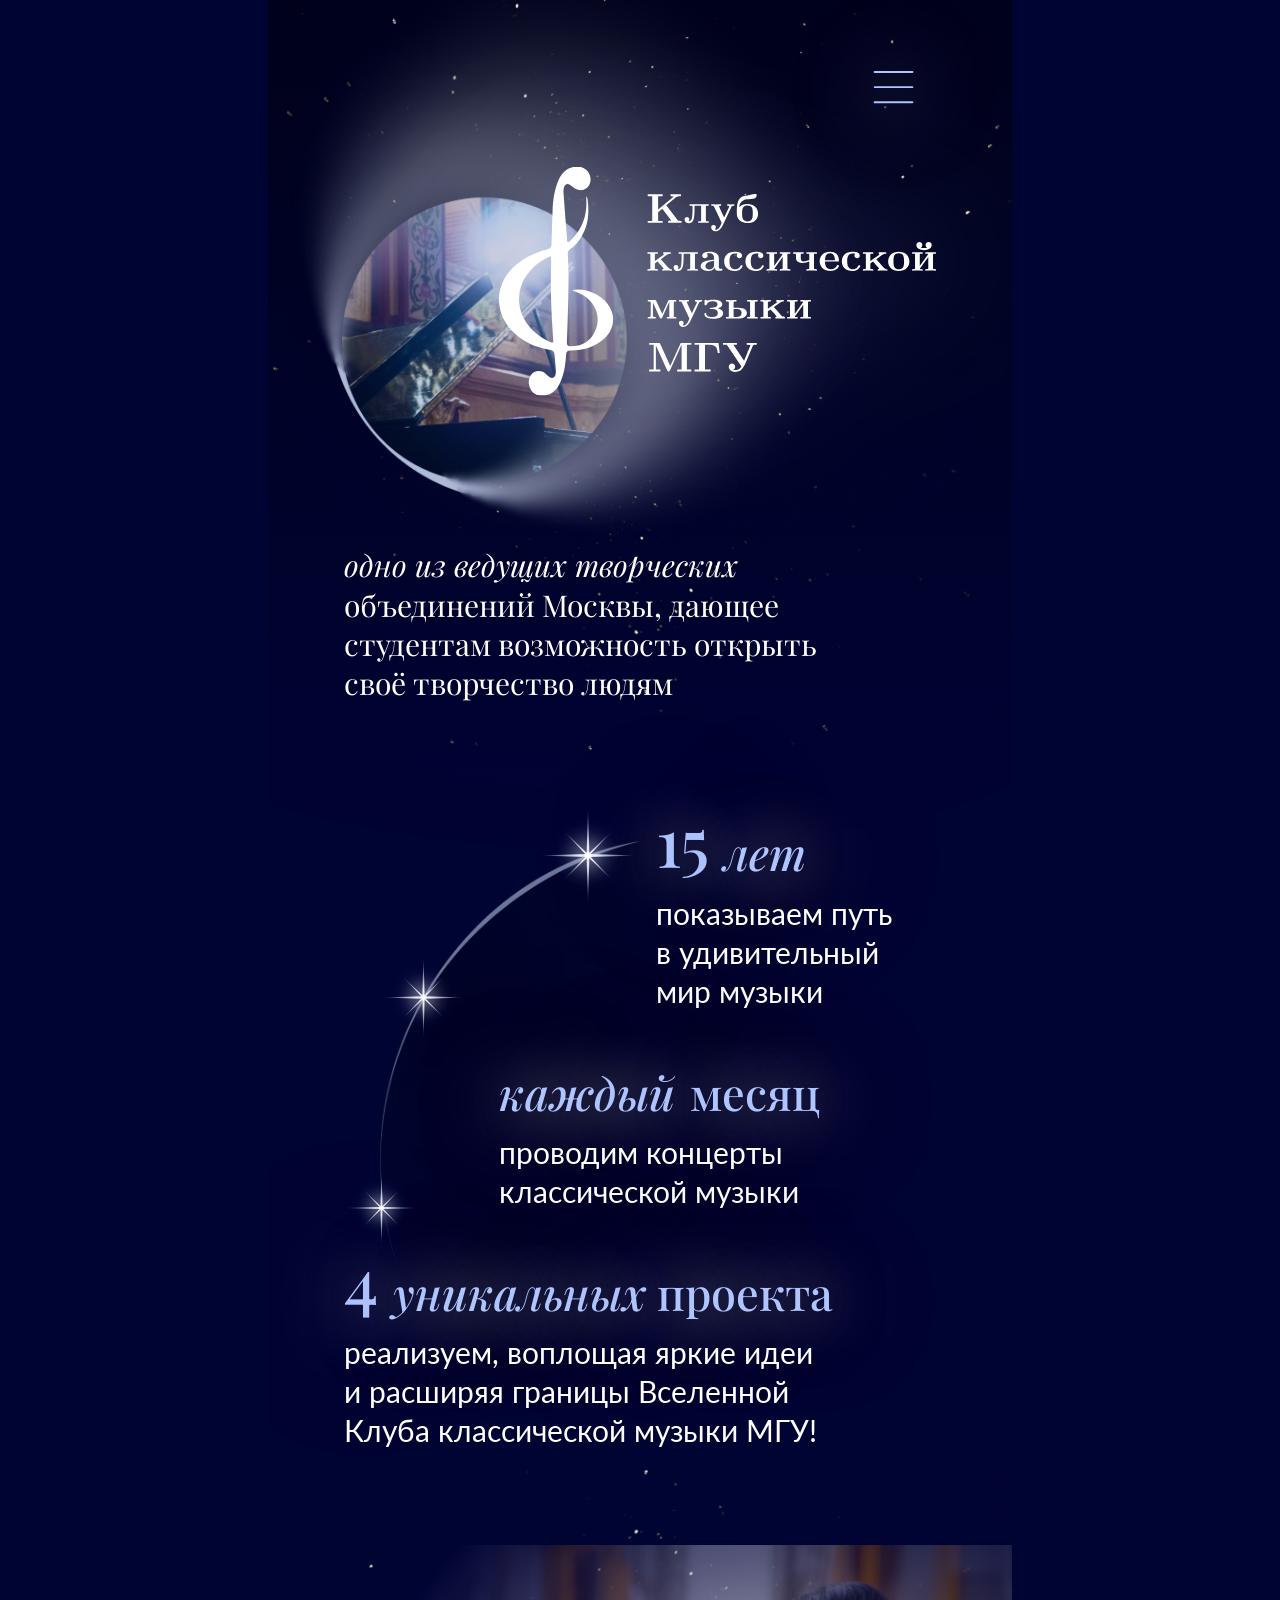
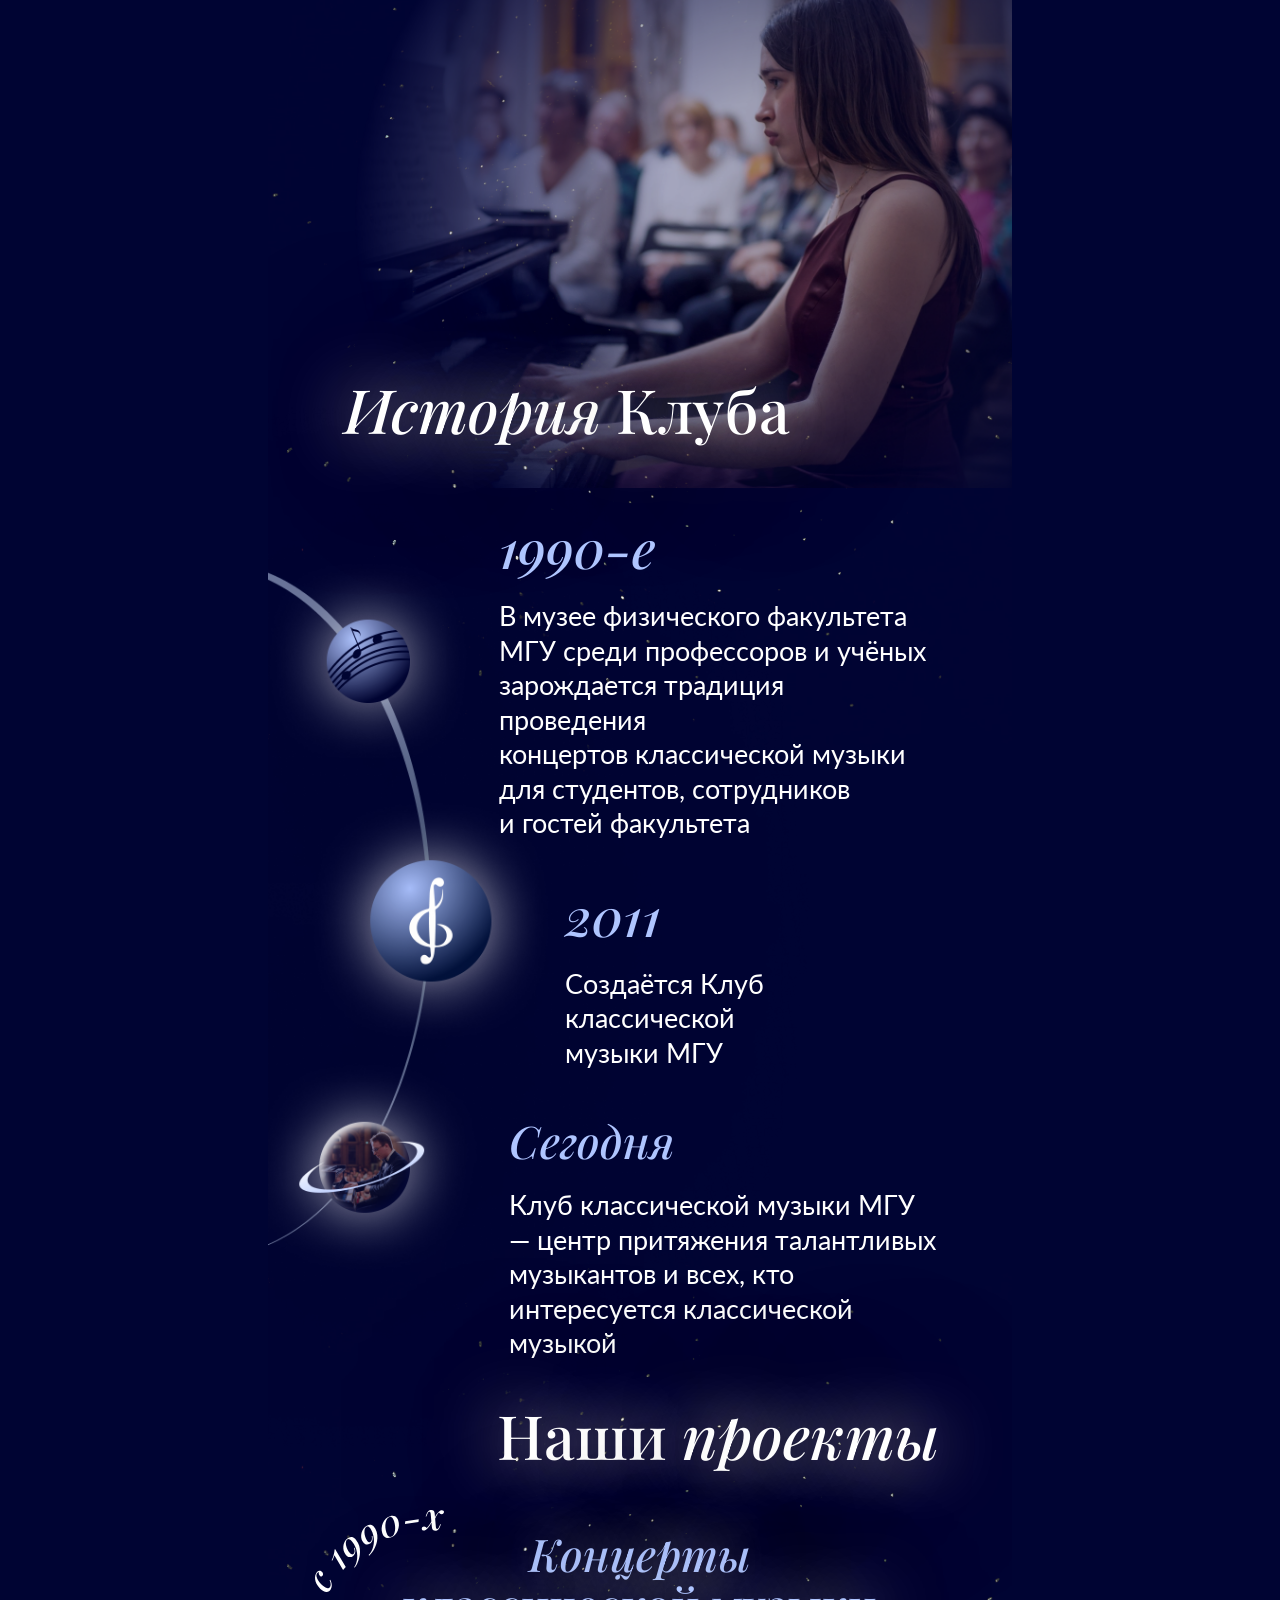
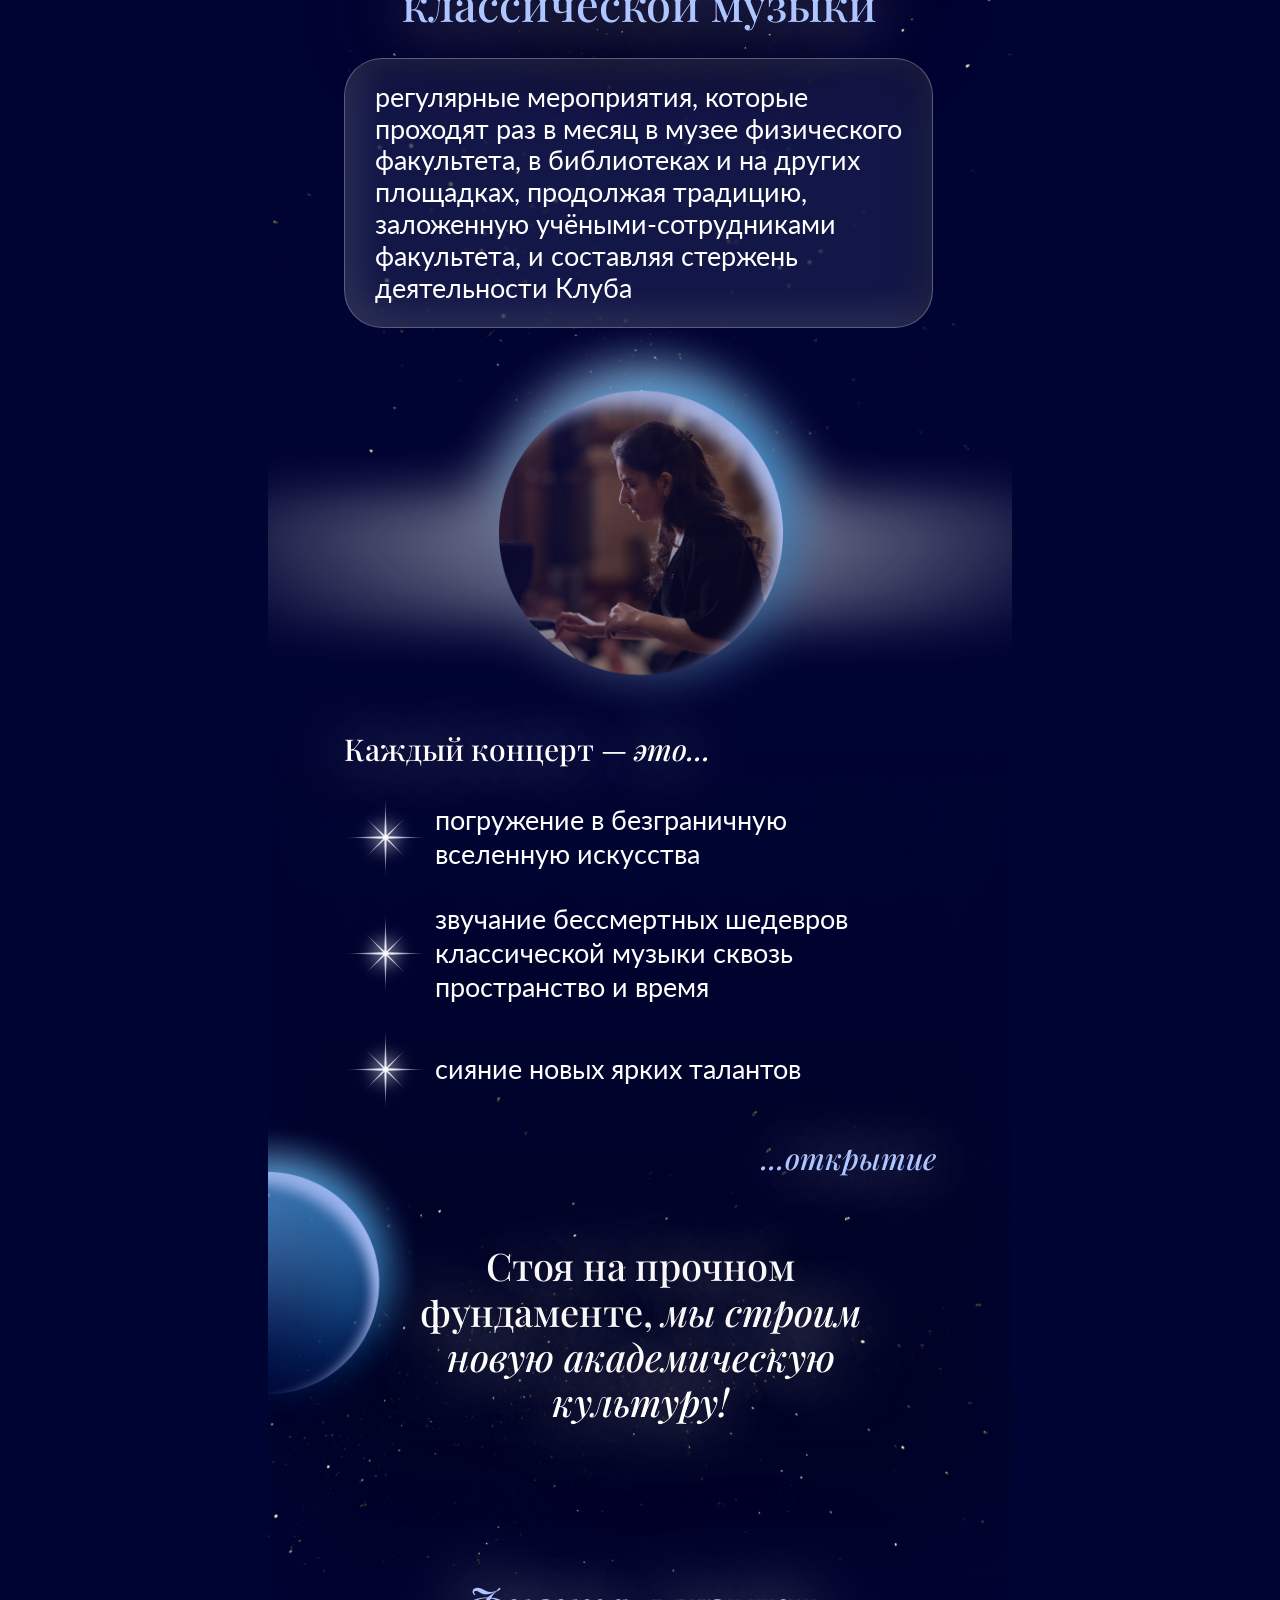
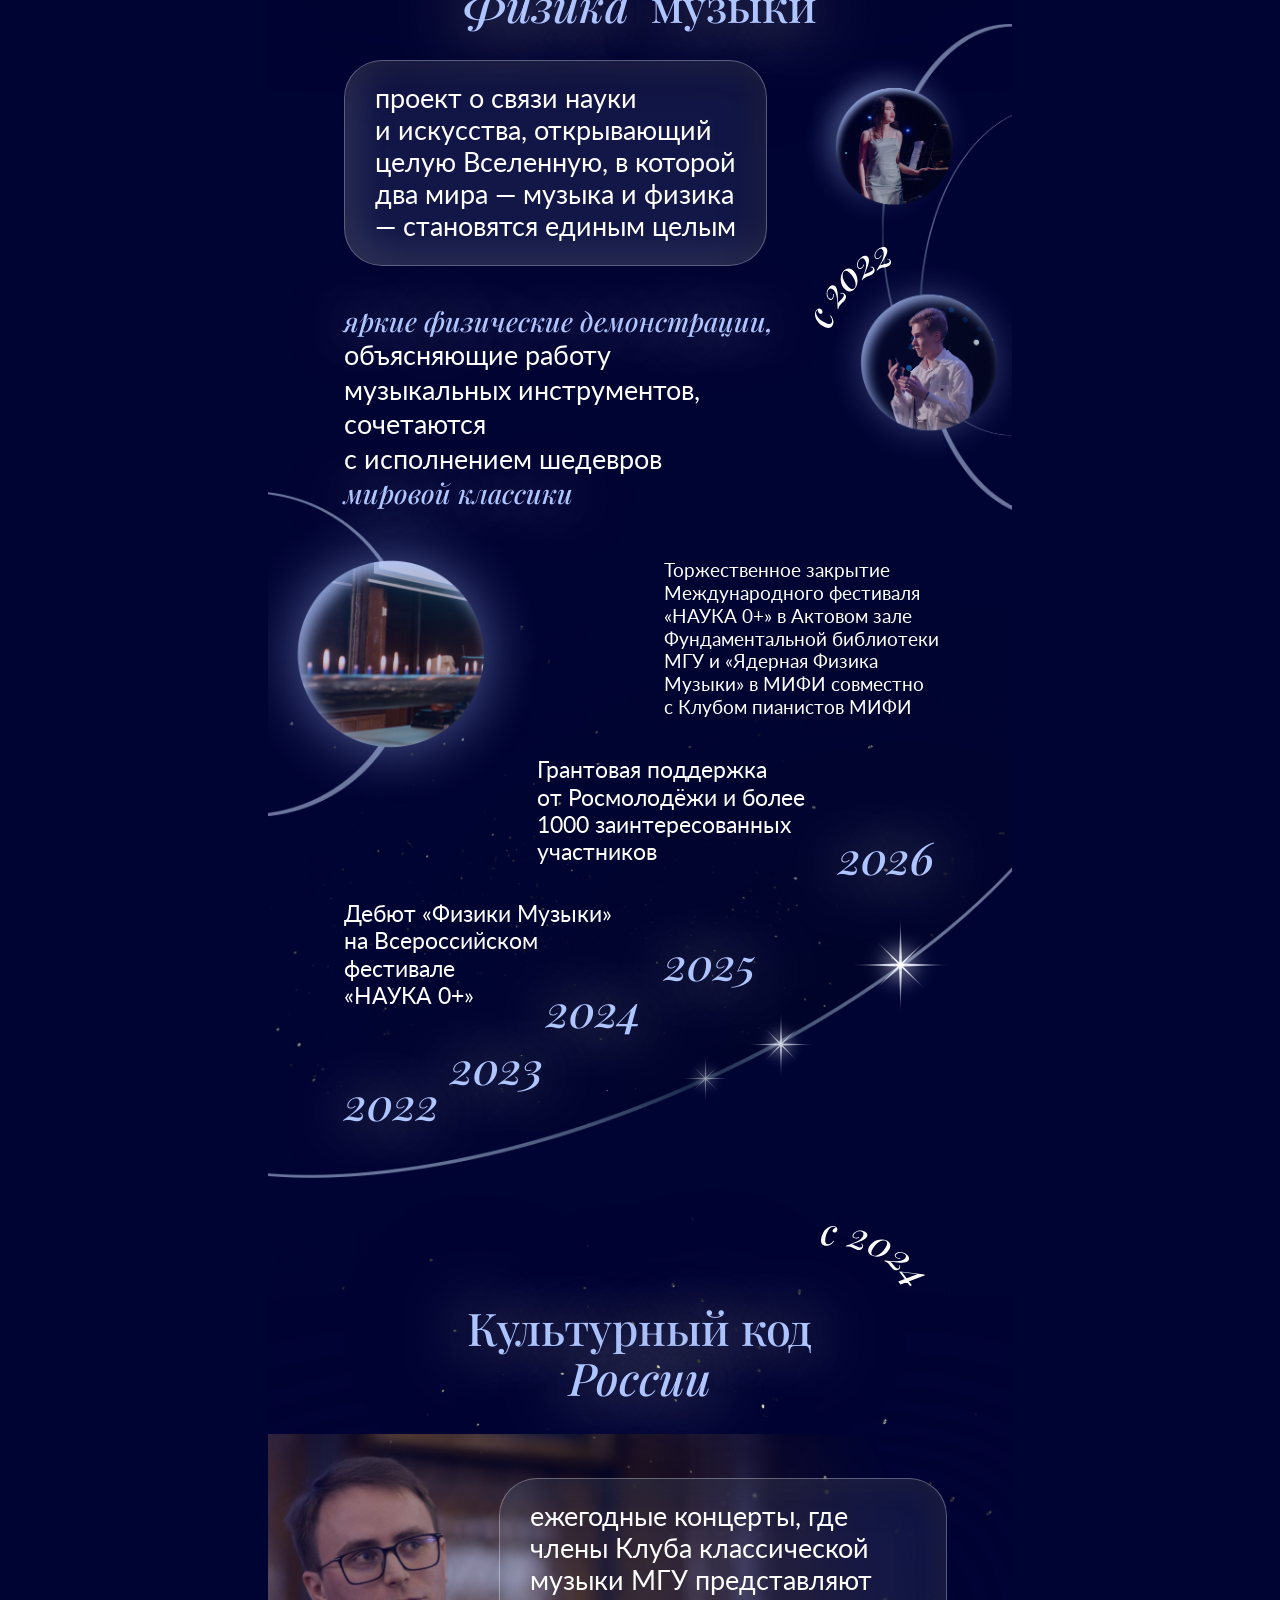
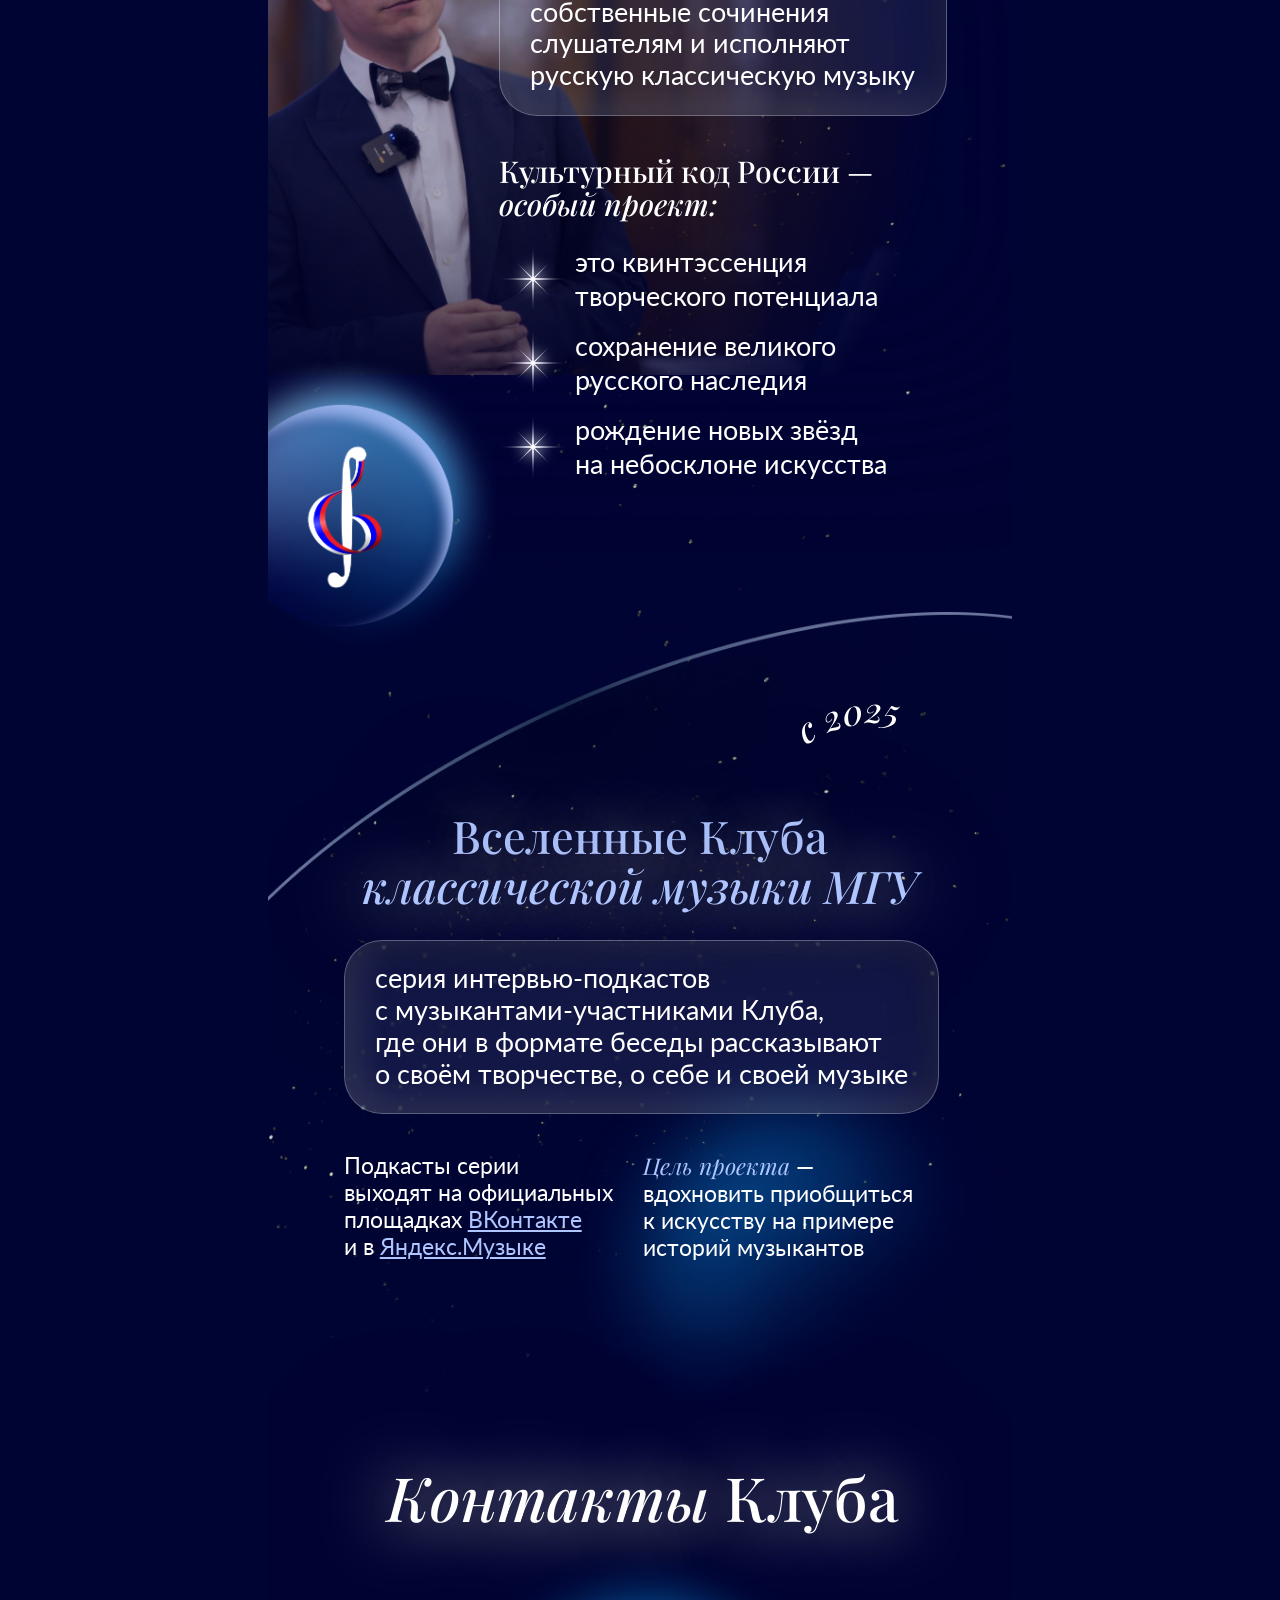
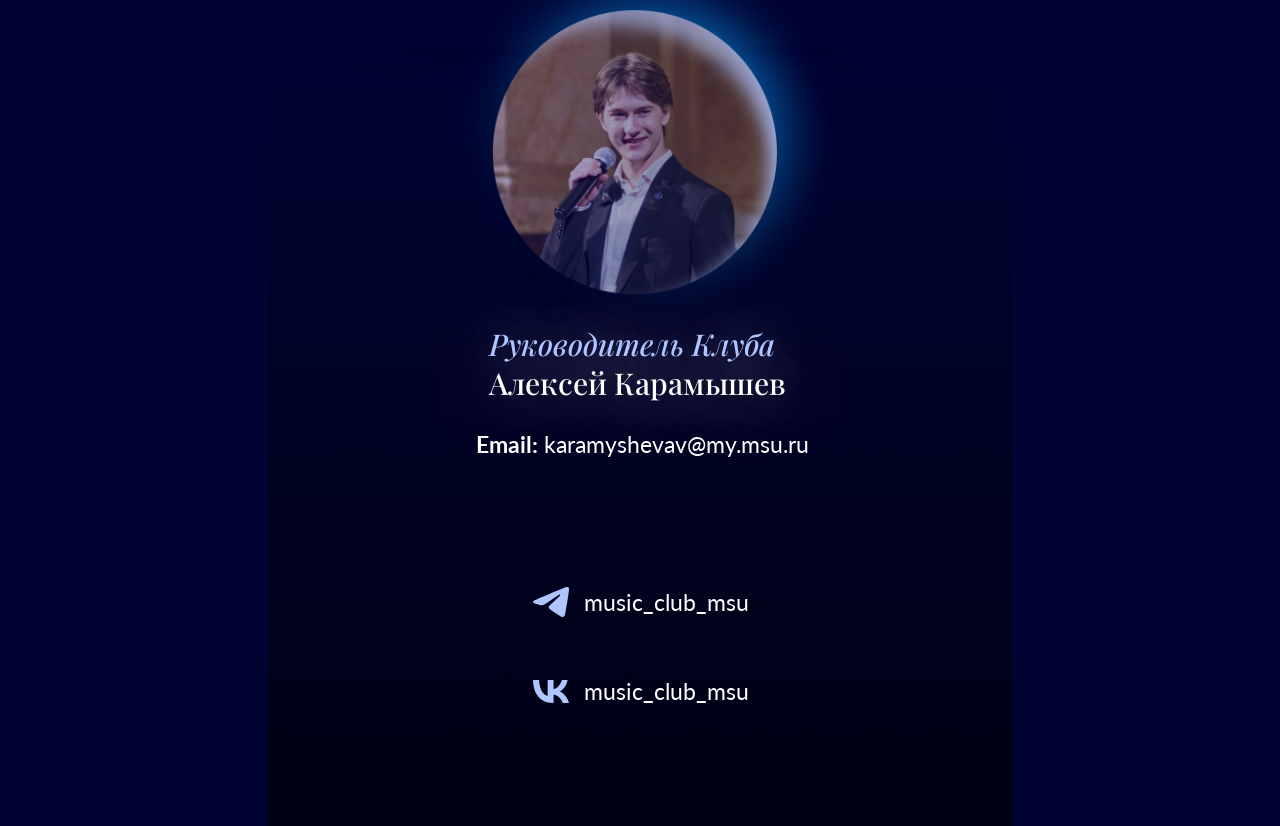
==== commit c852d23a: "яндекс мета тег" ====
--- a/index.html
+++ b/index.html
@@ -6,6 +6,7 @@
     <title>Клуб классической музыки МГУ</title>
     <link rel="stylesheet" href="css/styles.css">
     <meta name="google-site-verification" content="34Ywd9oZU9u_PtXH935RKB5eJlteWWSK8BBdka-c37M" />
+    <meta name="yandex-verification" content="c4705290bfb9cf82" />
 </head>
 <body>
     <div id="stage">
